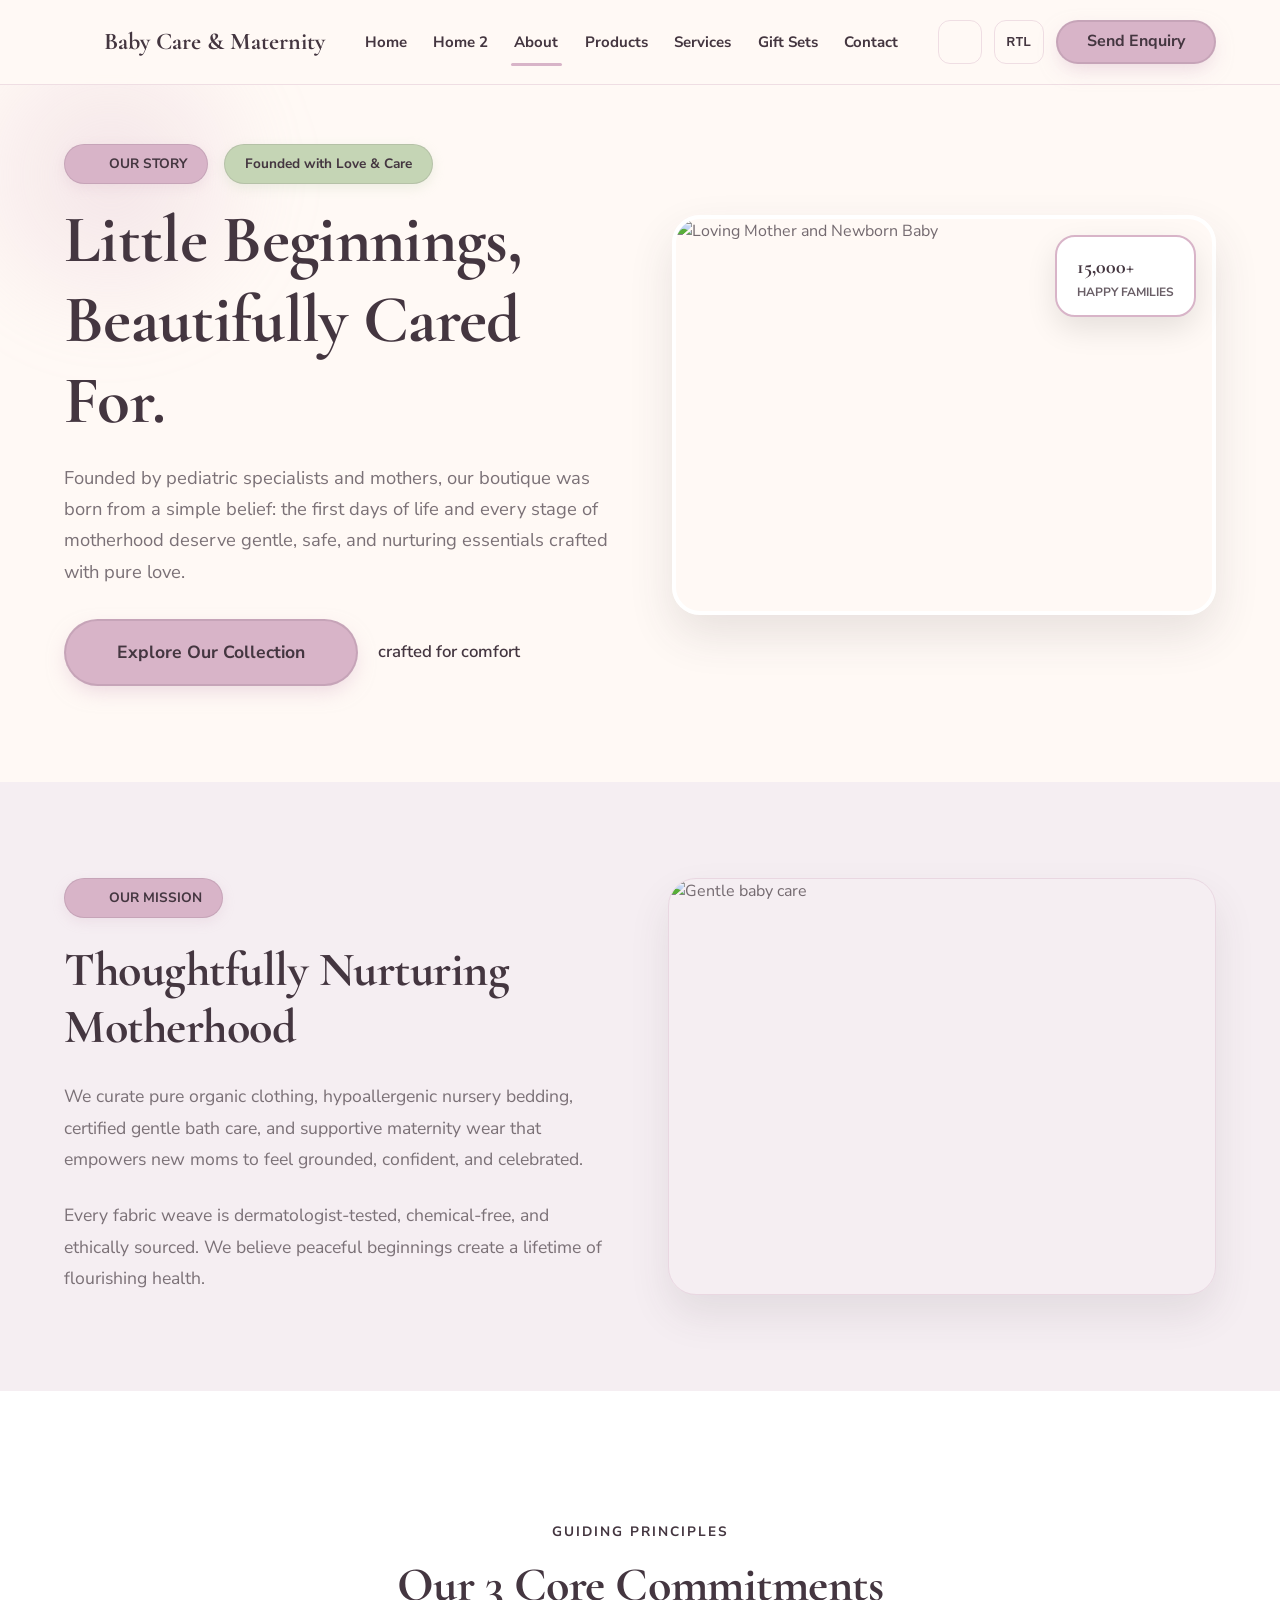
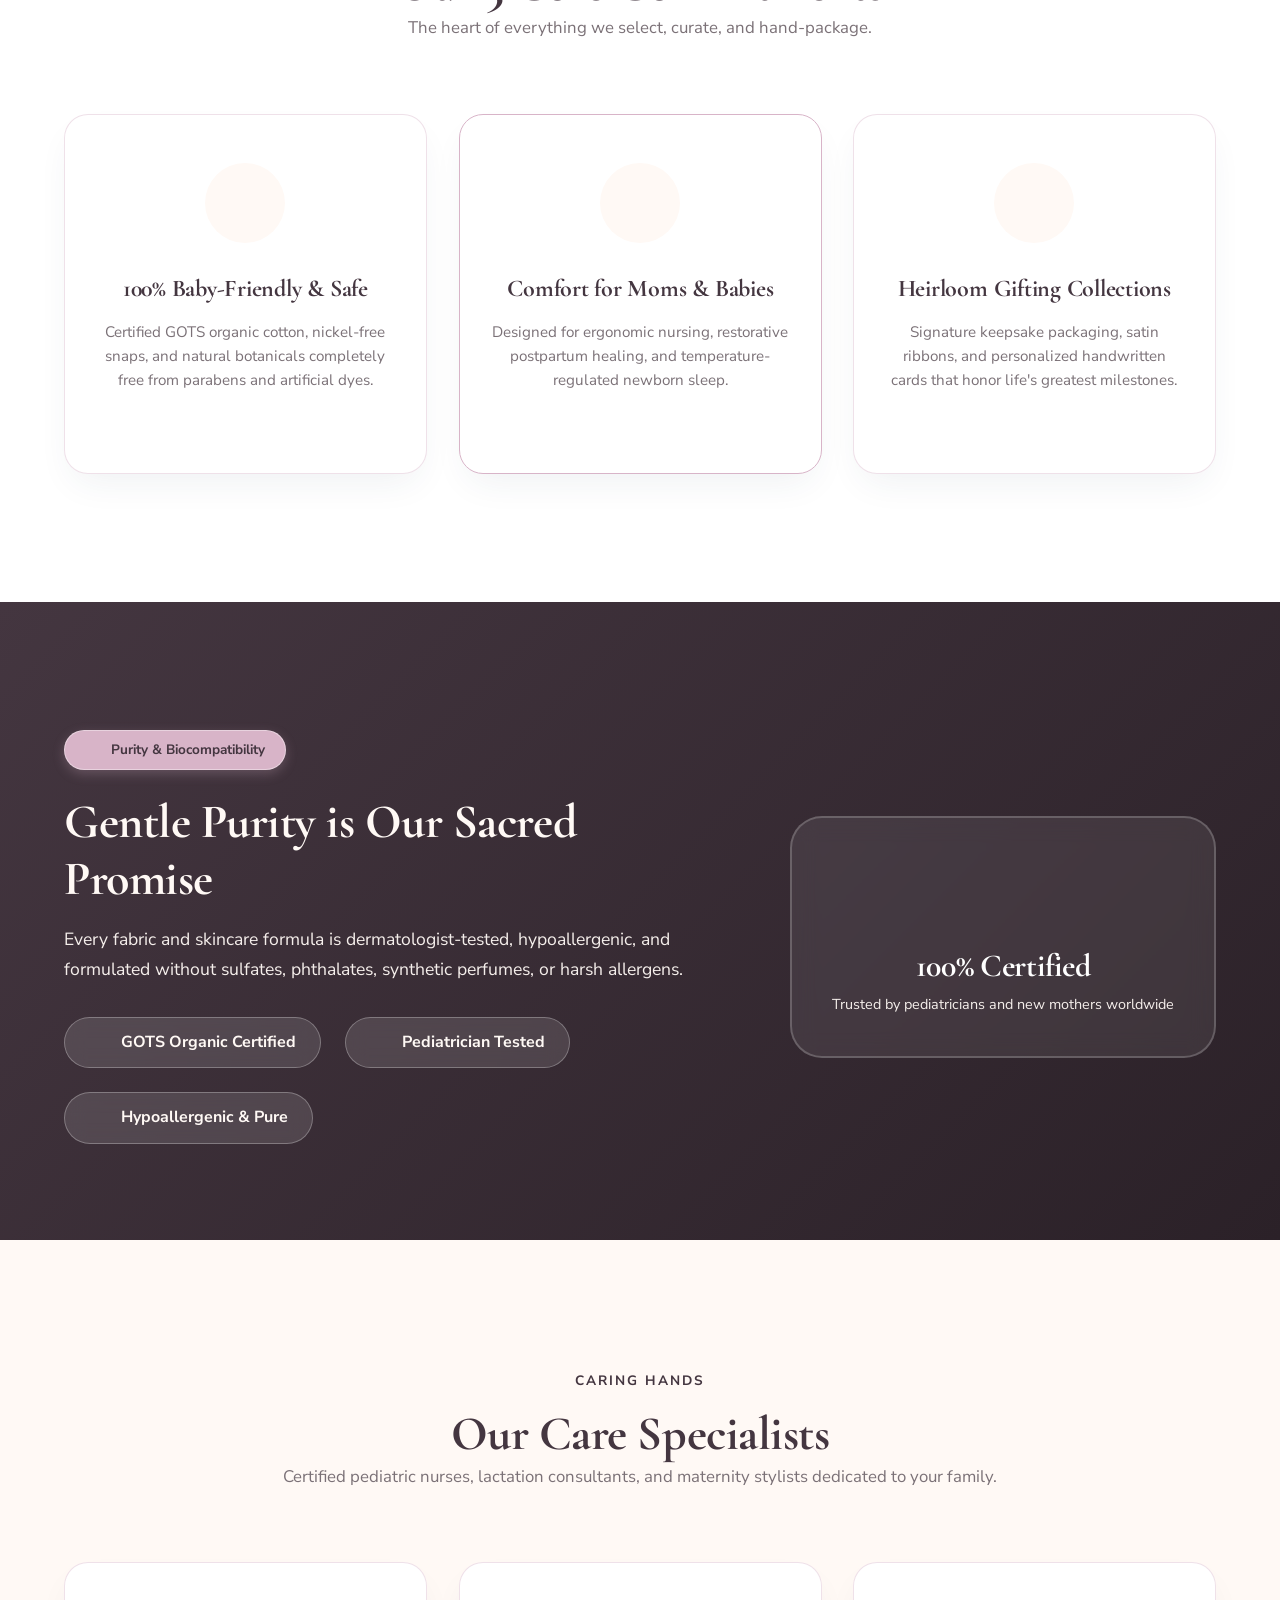
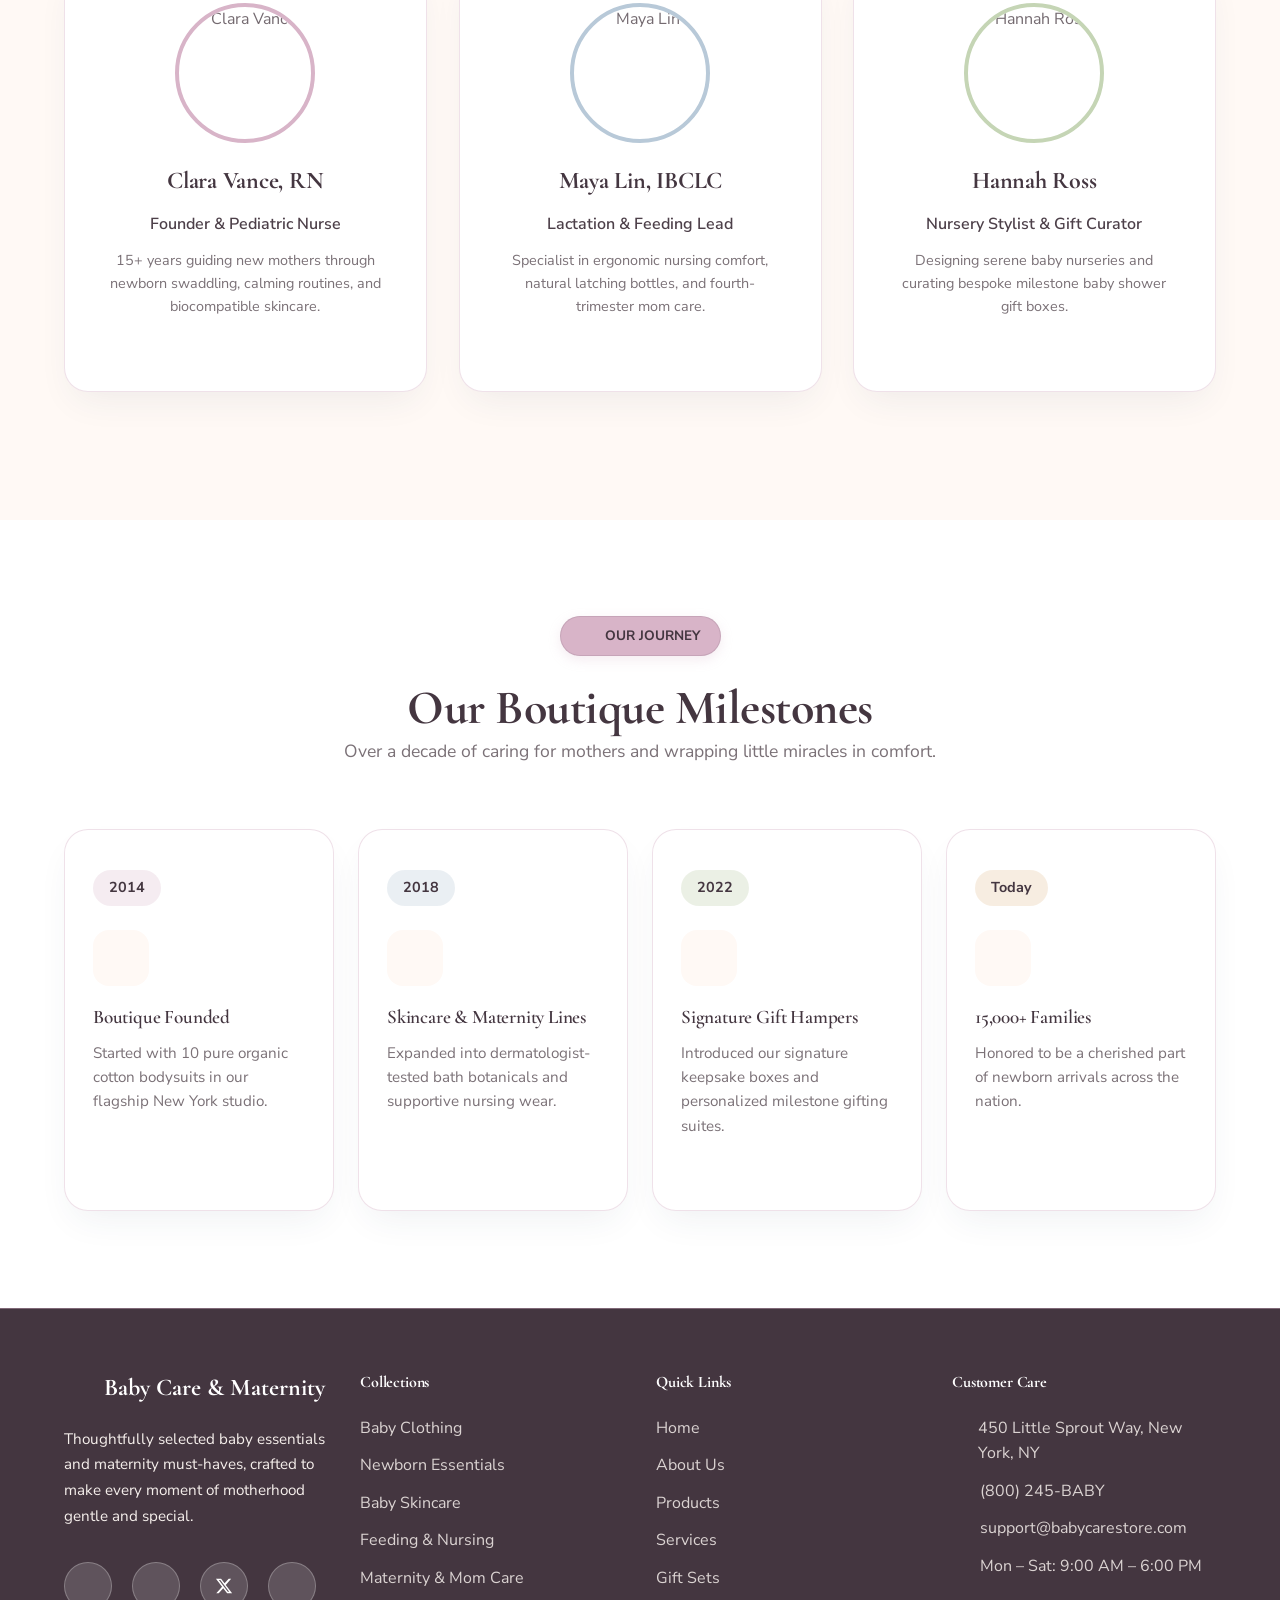
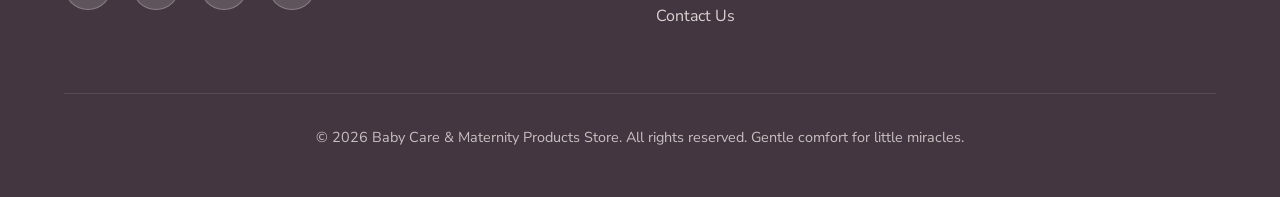
==== about.html @ e5392061 "Initial commit: Baby Care & Maternity Products Store website" ====
<!DOCTYPE html>
<html lang="en">

<head>
    <meta charset="UTF-8">
    <meta name="viewport" content="width=device-width, initial-scale=1.0">
    <title>About Our Boutique | Baby Care & Maternity Store</title>
    <meta name="description"
        content="Discover our journey, pediatric standards, and commitment to creating gentle, safe, and nurturing essentials for babies and mothers.">
    <link rel="stylesheet" href="styles/main.css">
    <link rel="icon" type="image/svg+xml" href="assets/favicon.svg">
    <script src="https://cdn.jsdelivr.net/npm/lucide@0.364.0/dist/umd/lucide.min.js"></script>
</head>

<body>
    <!-- 🧭 HEADER -->
    <header>
        <div class="container" style="display: flex; justify-content: space-between; align-items: center; width: 100%;">
            <a href="index.html" class="logo-brand">
                <i data-lucide="baby"></i> Baby Care & Maternity
            </a>
            <nav class="nav-links">
                <a href="index.html">Home</a>
                <a href="home-2.html">Home 2</a>
                <a href="about.html" class="active">About</a>
                <a href="products.html">Products</a>
                <a href="services.html">Services</a>
                <a href="gift-sets.html">Gift Sets</a>
                <a href="contact.html">Contact</a>
                <!-- Toggles inside menu for mobile ONLY -->
                <div class="mobile-show" style="gap: 1.5rem; margin-top: 1rem; margin-bottom: 2rem;">
                    <button id="theme-toggle-mob" class="btn" title="Change Theme"
                        style="background: none; color: inherit; padding: 0.75rem; border: 1px solid var(--border); border-radius: 12px; flex: 1;"><i
                            data-lucide="moon"></i></button>
                    <button id="rtl-toggle-mob" class="btn"
                        style="background: none; color: inherit; padding: 0.75rem; border: 1px solid var(--border); border-radius: 12px; flex: 1;">RTL</button>
                </div>

                <a href="contact.html" class="btn btn-primary mobile-show"
                    style="margin-top: 1rem; text-align: center;">Send Enquiry</a>
            </nav>
            <div class="header-actions">
                <button id="theme-toggle" class="btn-nav-utility mobile-hide" title="Change Theme">
                    <i data-lucide="moon"></i>
                </button>
                <button id="rtl-toggle" class="btn-nav-utility mobile-hide" title="Switch Direction">
                    <span>RTL</span>
                </button>
                <button id="mobile-menu-trigger"
                    style="background: none; border: none; cursor: pointer; color: inherit; padding: 0.5rem;" aria-label="Toggle Navigation Menu">
                    <i data-lucide="menu"></i>
                </button>
                <a href="contact.html" class="btn btn-primary mobile-hide">Send Enquiry</a>
            </div>
        </div>
    </header>

    <main>
        <!-- Section 1: Editorial Storytelling Hero -->
        <section style="padding: 9rem 0 6rem; background: var(--bg); position: relative; overflow: hidden;">
            <div class="blob-bg-1"
                style="top: 0%; left: -5%; background: radial-gradient(circle, rgba(216, 180, 200, 0.3) 0%, transparent 70%);">
            </div>
            <div class="container" style="position: relative; z-index: 2;">
                <div class="grid-resp-2" style="align-items: center; gap: 4rem;">
                    <!-- Left Story Content Group -->
                    <div class="reveal-left">
                        <div
                            style="margin-bottom: 1rem; display: flex; align-items: center; gap: 1rem; flex-wrap: wrap;">
                            <span class="badge-summer float-bob">
                                <i data-lucide="heart" style="width: 16px; color: var(--heading-text);"></i> OUR STORY
                            </span>
                            <span class="badge-forest">Founded with Love & Care</span>
                        </div>

                        <h1 style="margin-bottom: 1.25rem; color: var(--heading-text);">Little Beginnings, Beautifully
                            Cared For.</h1>

                        <p
                            style="font-size: 1.15rem; line-height: 1.7; opacity: 0.9; margin-bottom: 2rem; font-weight: 400; color: var(--body-text);">
                            Founded by pediatric specialists and mothers, our boutique was born from a simple belief:
                            the first days of life and every stage of motherhood deserve gentle, safe, and nurturing
                            essentials crafted with pure love.
                        </p>

                        <div style="display: flex; gap: 1.25rem; flex-wrap: wrap; align-items: center;">
                            <a href="products.html" class="btn btn-primary hero-btn">Explore Our Collection</a>
                            <span class="camp-note">crafted for comfort</span>
                        </div>
                    </div>

                    <!-- Right Single Photography Composition -->
                    <div class="reveal-right" style="position: relative;">
                        <img src="https://images.unsplash.com/photo-1555252333-9f8e92e65df9?auto=format&fit=crop&w=800&q=80"
                            alt="Loving Mother and Newborn Baby"
                            style="width: 100%; height: 400px; object-fit: cover; border-radius: 28px; box-shadow: 0 20px 45px rgba(68, 54, 64, 0.12); border: 4px solid var(--white);">

                        <!-- Floating Stat Card -->
                        <div style="position: absolute; top: 20px; right: 20px; z-index: 4; background: var(--card-bg); border: 2px solid var(--primary); padding: 0.85rem 1.25rem; border-radius: 20px; box-shadow: 0 12px 30px rgba(0,0,0,0.1);"
                            class="reveal-zoom">
                            <div
                                style="font-size: 1.25rem; font-weight: 700; color: var(--heading-text); font-family: 'Cormorant Garamond', Georgia, serif;">
                                15,000+</div>
                            <div
                                style="font-size: 0.75rem; font-weight: 700; color: var(--heading-text); opacity: 0.8;">
                                HAPPY FAMILIES</div>
                        </div>
                    </div>
                </div>
            </div>
        </section>

        <!-- Section 2: Story & Mission -->
        <section style="background: var(--bg-secondary, #F5EEF2); padding: 6rem 0;">
            <div class="container">
                <div class="grid-resp-2" style="align-items: stretch; gap: 3.5rem;">
                    <div class="reveal-left" style="display: flex; flex-direction: column; justify-content: center;">
                        <span class="badge-summer float-bob" style="width: fit-content; margin-bottom: 1rem;">
                            <i data-lucide="book-open" style="width: 16px; color: var(--heading-text);"></i> OUR MISSION
                        </span>
                        <h2 style="margin: 0.5rem 0 1.5rem; color: var(--heading-text);">Thoughtfully Nurturing
                            Motherhood</h2>
                        <p
                            style="font-size: 1.1rem; line-height: 1.8; opacity: 0.88; margin-bottom: 1.5rem; color: var(--body-text);">
                            We curate pure organic clothing, hypoallergenic nursery bedding, certified gentle bath care,
                            and supportive maternity wear that empowers new moms to feel grounded, confident, and
                            celebrated.</p>
                        <p style="font-size: 1.1rem; line-height: 1.8; opacity: 0.88; color: var(--body-text);">Every
                            fabric weave is dermatologist-tested, chemical-free, and ethically sourced. We believe
                            peaceful beginnings create a lifetime of flourishing health.</p>
                    </div>
                    <div class="reveal-right" style="display: flex; align-items: stretch; height: 100%;">
                        <img src="https://images.unsplash.com/photo-1519689680058-324335c77eba?auto=format&fit=crop&w=800&q=80"
                            alt="Gentle baby care"
                            style="border-radius: 28px; border: 1px solid var(--border); box-shadow: 0 20px 40px rgba(68,54,64,0.1); width: 100%; height: 100%; min-height: 380px; object-fit: cover;">
                    </div>
                </div>
            </div>
        </section>

        <!-- Section 3: Core Pillars -->
        <section style="background: var(--card-bg);">
            <div class="container">
                <div class="reveal-up" style="text-align: center; margin-bottom: 4.5rem;">
                    <span
                        style="color: var(--heading-text); font-weight: 700; text-transform: uppercase; letter-spacing: 2px; font-size: 0.85rem;">Guiding
                        Principles</span>
                    <h2 style="margin-top: 0.8rem;">Our 3 Core Commitments</h2>
                    <p style="opacity: 0.8; font-size: 1.05rem;">The heart of everything we select, curate, and
                        hand-package.</p>
                </div>

                <div class="grid-3" style="gap: 2rem;">
                    <div class="card reveal-left" style="text-align: center; padding: 3rem 2rem;">
                        <div
                            style="background: var(--bg); width: 80px; height: 80px; border-radius: 50%; display: flex; align-items: center; justify-content: center; margin: 0 auto 2rem; color: var(--heading-text);">
                            <i data-lucide="shield-check"
                                style="width: 38px; height: 38px; stroke: var(--primary);"></i>
                        </div>
                        <h3>100% Baby-Friendly & Safe</h3>
                        <p style="opacity: 0.85; font-size: 0.95rem; line-height: 1.6;">Certified GOTS organic cotton,
                            nickel-free snaps, and natural botanicals completely free from parabens and artificial dyes.
                        </p>
                    </div>

                    <div class="card blur-in"
                        style="text-align: center; padding: 3rem 2rem; border-color: var(--primary);">
                        <div
                            style="background: var(--bg); width: 80px; height: 80px; border-radius: 50%; display: flex; align-items: center; justify-content: center; margin: 0 auto 2rem; color: var(--heading-text);">
                            <i data-lucide="heart" style="width: 38px; height: 38px; stroke: var(--secondary);"></i>
                        </div>
                        <h3>Comfort for Moms & Babies</h3>
                        <p style="opacity: 0.85; font-size: 0.95rem; line-height: 1.6;">Designed for ergonomic nursing,
                            restorative postpartum healing, and temperature-regulated newborn sleep.</p>
                    </div>

                    <div class="card reveal-right" style="text-align: center; padding: 3rem 2rem;">
                        <div
                            style="background: var(--bg); width: 80px; height: 80px; border-radius: 50%; display: flex; align-items: center; justify-content: center; margin: 0 auto 2rem; color: var(--heading-text);">
                            <i data-lucide="gift" style="width: 38px; height: 38px; stroke: var(--accent);"></i>
                        </div>
                        <h3>Heirloom Gifting Collections</h3>
                        <p style="opacity: 0.85; font-size: 0.95rem; line-height: 1.6;">Signature keepsake packaging,
                            satin ribbons, and personalized handwritten cards that honor life's greatest milestones.</p>
                    </div>
                </div>
            </div>
        </section>

        <!-- Section 3.5: Safety & Purity Banner -->
        <section class="hero-safety-banner reveal-zoom">
            <div class="container">
                <div
                    style="display: flex; gap: 3rem; align-items: center; justify-content: space-between; flex-wrap: wrap;">
                    <div style="max-width: 650px;">
                        <span class="badge-summer"
                            style="background: var(--primary); color: #443640; border: 1px solid rgba(255,255,255,0.4);">
                            <i data-lucide="shield-check" style="width: 18px; color: #443640;"></i> Purity &
                            Biocompatibility
                        </span>
                        <h2 style="color: white; margin: 1.5rem 0 1rem;">Gentle Purity is Our Sacred Promise</h2>
                        <p style="opacity: 0.95; font-size: 1.1rem; line-height: 1.7; color: var(--soft-sand);">
                            Every fabric and skincare formula is dermatologist-tested, hypoallergenic, and formulated
                            without sulfates, phthalates, synthetic perfumes, or harsh allergens.
                        </p>
                        <div class="trust-badge-row">
                            <div class="trust-pill"><i data-lucide="check" style="color: var(--primary);"></i> GOTS
                                Organic Certified</div>
                            <div class="trust-pill"><i data-lucide="check" style="color: var(--secondary);"></i>
                                Pediatrician Tested</div>
                            <div class="trust-pill"><i data-lucide="check" style="color: var(--accent);"></i>
                                Hypoallergenic & Pure</div>
                        </div>
                    </div>
                    <div
                        style="background: rgba(255,255,255,0.08); border: 2px solid rgba(255,255,255,0.2); border-radius: 32px; padding: 2.5rem; text-align: center; backdrop-filter: blur(12px); min-width: 280px;">
                        <i data-lucide="award"
                            style="width: 64px; height: 64px; color: var(--primary); margin-bottom: 1rem;"></i>
                        <h3
                            style="color: white; margin-bottom: 0.5rem; font-family: 'Cormorant Garamond', Georgia, serif;">
                            100% Certified</h3>
                        <p style="font-size: 0.9rem; opacity: 0.85; color: white;">Trusted by pediatricians and new
                            mothers worldwide</p>
                    </div>
                </div>
            </div>
        </section>

        <!-- Section 4: Boutique Specialists Team -->
        <section style="background: var(--bg);">
            <div class="container">
                <div class="reveal-zoom" style="text-align: center; margin-bottom: 4.5rem;">
                    <span
                        style="color: var(--heading-text); font-weight: 700; text-transform: uppercase; letter-spacing: 2px; font-size: 0.85rem;">Caring
                        Hands</span>
                    <h2 style="margin-top: 0.8rem;">Our Care Specialists</h2>
                    <p style="opacity: 0.8; font-size: 1.05rem;">Certified pediatric nurses, lactation consultants, and
                        maternity stylists dedicated to your family.</p>
                </div>

                <div class="grid-3" style="gap: 2rem;">
                    <div class="card reveal-left" style="text-align: center;">
                        <img src="https://images.unsplash.com/photo-1544005313-94ddf0286df2?auto=format&fit=crop&w=400&q=80"
                            alt="Clara Vance"
                            style="width: 140px; height: 140px; border-radius: 50%; object-fit: cover; object-position: center; margin: 0 auto 1.5rem; border: 4px solid var(--primary);">
                        <h3 style="color: var(--heading-text);">Clara Vance, RN</h3>
                        <p style="color: var(--heading-text); font-weight: 600; margin-bottom: 0.75rem; opacity: 0.85;">
                            Founder & Pediatric Nurse</p>
                        <p style="opacity: 0.8; font-size: 0.9rem; line-height: 1.6;">15+ years guiding new mothers
                            through newborn swaddling, calming routines, and biocompatible skincare.</p>
                    </div>

                    <div class="card blur-in" style="text-align: center;">
                        <img src="https://images.unsplash.com/photo-1534528741775-53994a69daeb?auto=format&fit=crop&w=400&q=80"
                            alt="Maya Lin"
                            style="width: 140px; height: 140px; border-radius: 50%; object-fit: cover; object-position: center; margin: 0 auto 1.5rem; border: 4px solid var(--secondary);">
                        <h3 style="color: var(--heading-text);">Maya Lin, IBCLC</h3>
                        <p style="color: var(--heading-text); font-weight: 600; margin-bottom: 0.75rem; opacity: 0.85;">
                            Lactation & Feeding Lead</p>
                        <p style="opacity: 0.8; font-size: 0.9rem; line-height: 1.6;">Specialist in ergonomic nursing
                            comfort, natural latching bottles, and fourth-trimester mom care.</p>
                    </div>

                    <div class="card reveal-right" style="text-align: center;">
                        <img src="https://images.unsplash.com/photo-1573496359142-b8d87734a5a2?auto=format&fit=crop&w=400&q=80"
                            alt="Hannah Ross"
                            style="width: 140px; height: 140px; border-radius: 50%; object-fit: cover; object-position: center; margin: 0 auto 1.5rem; border: 4px solid var(--accent);">
                        <h3 style="color: var(--heading-text);">Hannah Ross</h3>
                        <p style="color: var(--heading-text); font-weight: 600; margin-bottom: 0.75rem; opacity: 0.85;">
                            Nursery Stylist & Gift Curator</p>
                        <p style="opacity: 0.8; font-size: 0.9rem; line-height: 1.6;">Designing serene baby nurseries
                            and curating bespoke milestone baby shower gift boxes.</p>
                    </div>
                </div>
            </div>
        </section>

        <!-- Section 5: Milestones -->
        <section style="background: var(--card-bg); padding: 6rem 0;">
            <div class="container">
                <div class="reveal-zoom" style="text-align: center; margin-bottom: 4rem;">
                    <span class="badge-summer float-bob" style="margin-bottom: 1rem; display: inline-flex;">
                        <i data-lucide="sparkles" style="width: 16px; color: var(--heading-text);"></i> OUR JOURNEY
                    </span>
                    <h2 style="margin-top: 0.5rem; color: var(--heading-text);">Our Boutique Milestones</h2>
                    <p style="opacity: 0.85; font-size: 1.1rem; max-width: 600px; margin: 0 auto;">Over a decade of
                        caring for mothers and wrapping little miracles in comfort.</p>
                </div>

                <div class="grid-4 stagger-container" style="gap: 1.5rem;">
                    <div class="reveal-up card"
                        style="padding: 2.5rem 1.75rem; position: relative; border-radius: 24px; border: 1px solid var(--border); transition: all 0.4s ease;">
                        <div
                            style="background: rgba(216, 180, 200, 0.25); color: var(--heading-text); padding: 0.4rem 1rem; border-radius: 50px; font-weight: 700; font-size: 0.9rem; width: fit-content; margin-bottom: 1.5rem;">
                            2014</div>
                        <div
                            style="background: var(--bg); width: 56px; height: 56px; border-radius: 16px; display: flex; align-items: center; justify-content: center; color: var(--heading-text); margin-bottom: 1.25rem;">
                            <i data-lucide="baby" style="width: 28px; height: 28px; stroke: var(--primary);"></i>
                        </div>
                        <h4 style="margin-bottom: 0.75rem; font-size: 1.2rem; color: var(--heading-text);">Boutique
                            Founded</h4>
                        <p style="opacity: 0.8; font-size: 0.95rem; line-height: 1.6;">Started with 10 pure organic
                            cotton bodysuits in our flagship New York studio.</p>
                    </div>

                    <div class="reveal-up card"
                        style="padding: 2.5rem 1.75rem; position: relative; border-radius: 24px; border: 1px solid var(--border); transition: all 0.4s ease;">
                        <div
                            style="background: rgba(184, 201, 216, 0.3); color: var(--heading-text); padding: 0.4rem 1rem; border-radius: 50px; font-weight: 700; font-size: 0.9rem; width: fit-content; margin-bottom: 1.5rem;">
                            2018</div>
                        <div
                            style="background: var(--bg); width: 56px; height: 56px; border-radius: 16px; display: flex; align-items: center; justify-content: center; color: var(--heading-text); margin-bottom: 1.25rem;">
                            <i data-lucide="layers" style="width: 28px; height: 28px; stroke: var(--secondary);"></i>
                        </div>
                        <h4 style="margin-bottom: 0.75rem; font-size: 1.2rem; color: var(--heading-text);">Skincare &
                            Maternity Lines</h4>
                        <p style="opacity: 0.8; font-size: 0.95rem; line-height: 1.6;">Expanded into
                            dermatologist-tested bath botanicals and supportive nursing wear.</p>
                    </div>

                    <div class="reveal-up card"
                        style="padding: 2.5rem 1.75rem; position: relative; border-radius: 24px; border: 1px solid var(--border); transition: all 0.4s ease;">
                        <div
                            style="background: rgba(197, 213, 181, 0.35); color: var(--heading-text); padding: 0.4rem 1rem; border-radius: 50px; font-weight: 700; font-size: 0.9rem; width: fit-content; margin-bottom: 1.5rem;">
                            2022</div>
                        <div
                            style="background: var(--bg); width: 56px; height: 56px; border-radius: 16px; display: flex; align-items: center; justify-content: center; color: var(--heading-text); margin-bottom: 1.25rem;">
                            <i data-lucide="gift" style="width: 28px; height: 28px; stroke: var(--accent);"></i>
                        </div>
                        <h4 style="margin-bottom: 0.75rem; font-size: 1.2rem; color: var(--heading-text);">Signature
                            Gift Hampers</h4>
                        <p style="opacity: 0.8; font-size: 0.95rem; line-height: 1.6;">Introduced our signature keepsake
                            boxes and personalized milestone gifting suites.</p>
                    </div>

                    <div class="reveal-up card"
                        style="padding: 2.5rem 1.75rem; position: relative; border-radius: 24px; border: 1px solid var(--border); transition: all 0.4s ease;">
                        <div
                            style="background: rgba(232, 203, 168, 0.35); color: var(--heading-text); padding: 0.4rem 1rem; border-radius: 50px; font-weight: 700; font-size: 0.9rem; width: fit-content; margin-bottom: 1.5rem;">
                            Today</div>
                        <div
                            style="background: var(--bg); width: 56px; height: 56px; border-radius: 16px; display: flex; align-items: center; justify-content: center; color: var(--heading-text); margin-bottom: 1.25rem;">
                            <i data-lucide="award" style="width: 28px; height: 28px; stroke: var(--highlight);"></i>
                        </div>
                        <h4 style="margin-bottom: 0.75rem; font-size: 1.2rem; color: var(--heading-text);">15,000+
                            Families</h4>
                        <p style="opacity: 0.8; font-size: 0.95rem; line-height: 1.6;">Honored to be a cherished part of
                            newborn arrivals across the nation.</p>
                    </div>
                </div>
            </div>
        </section>
    </main>

    <!-- 🦶 FOOTER -->
    <footer>
        <div class="container">
            <div class="footer-grid" style="margin-bottom: 4rem;">
                <div>
                    <a href="index.html" class="footer-logo">
                        <i data-lucide="baby"></i> Baby Care & Maternity
                    </a>
                    <p
                        style="opacity: 0.8; margin-bottom: 2rem; max-width: 320px; font-size: 0.95rem; line-height: 1.7; color: var(--soft-sand);">
                        Thoughtfully selected baby essentials and maternity must-haves, crafted to make every moment of
                        motherhood gentle and special.</p>
                    <div class="social-links">
                        <a href="#"><i data-lucide="instagram"></i></a>
                        <a href="#"><i data-lucide="facebook"></i></a>
                        <a href="#"><svg viewBox="0 0 24 24"
                                style="width: 18px; height: 18px; fill: currentColor; display: inline-block; vertical-align: middle;">
                                <path
                                    d="M18.244 2.25h3.308l-7.227 8.26 8.502 11.24H16.17l-5.214-6.817L4.99 21.75H1.68l7.73-8.835L1.254 2.25H8.08l4.713 6.231zm-1.161 17.52h1.833L7.084 4.126H5.117z">
                                </path>
                            </svg></a>
                        <a href="#"><i data-lucide="heart"></i></a>
                    </div>
                </div>
                <div>
                    <h4 style="margin-bottom: 1.5rem; color: #FFFFFF;">Collections</h4>
                    <ul style="display: flex; flex-direction: column; gap: 0.75rem; opacity: 0.85;">
                        <li><a href="products.html">Baby Clothing</a></li>
                        <li><a href="products.html">Newborn Essentials</a></li>
                        <li><a href="products.html">Baby Skincare</a></li>
                        <li><a href="products.html">Feeding & Nursing</a></li>
                        <li><a href="products.html">Maternity & Mom Care</a></li>
                    </ul>
                </div>
                <div>
                    <h4 style="margin-bottom: 1.5rem; color: #FFFFFF;">Quick Links</h4>
                    <ul style="display: flex; flex-direction: column; gap: 0.75rem; opacity: 0.85;">
                        <li><a href="index.html">Home</a></li>
                        <li><a href="about.html">About Us</a></li>
                        <li><a href="products.html">Products</a></li>
                        <li><a href="services.html">Services</a></li>
                        <li><a href="gift-sets.html">Gift Sets</a></li>
                        <li><a href="contact.html">Contact Us</a></li>
                    </ul>
                </div>
                <div>
                    <h4 style="margin-bottom: 1.5rem; color: #FFFFFF;">Customer Care</h4>
                    <ul style="display: flex; flex-direction: column; gap: 0.75rem; opacity: 0.85;">
                        <li><i data-lucide="map-pin" style="color: var(--primary);"></i> 450 Little Sprout Way, New
                            York, NY</li>
                        <li><i data-lucide="phone" style="color: var(--primary);"></i> (800) 245-BABY</li>
                        <li><i data-lucide="mail" style="color: var(--primary);"></i> support@babycarestore.com</li>
                        <li><i data-lucide="clock" style="color: var(--primary);"></i> Mon – Sat: 9:00 AM – 6:00 PM</li>
                    </ul>
                </div>
            </div>
            <div
                style="border-top: 1px solid rgba(255,255,255,0.15); padding-top: 2rem; text-align: center; opacity: 0.7; font-size: 0.9rem; color: var(--soft-sand);">
                &copy; 2026 Baby Care & Maternity Products Store. All rights reserved. Gentle comfort for little
                miracles.
            </div>
        </div>
    </footer>

    <!-- ⬆️ BACK TO TOP -->
    <button id="back-to-top" class="back-to-top-btn" aria-label="Back to Top">
        <i data-lucide="chevron-up"></i>
    </button>

    <script src="scripts/main.js"></script>
    <script>
        document.addEventListener('DOMContentLoaded', () => {
            if (window.lucide) {
                lucide.createIcons();
            }
        });
    </script>
</body>

</html>
---- styles/main.css ----
@import url('https://fonts.googleapis.com/css2?family=Cormorant+Garamond:ital,wght@0,400;0,500;0,600;0,700;1,400;1,600&family=Nunito+Sans:ital,opsz,wght@0,6..12,300;0,6..12,400;0,6..12,500;0,6..12,600;0,6..12,700;0,6..12,800;1,6..12,400;1,6..12,600&display=swap');

:root {
    /* STRICT BABY CARE & MATERNITY STORE PALETTE */
    --primary: #D8B4C8;          /* Soft dusty rose */
    --secondary: #B8C9D8;        /* Pastel baby blue */
    --accent: #C5D5B5;           /* Soft sage green */
    --highlight: #E8CBA8;        /* Warm champagne beige */
    --bg-main: #FFF9F5;          /* Warm ivory */
    --bg-secondary: #F5EEF2;     /* Soft blush */
    --heading-text: #443640;     /* Deep warm mauve */
    --body-text: #746A70;        /* Soft charcoal grey */
    --white: #FFFFFF;

    /* Semantic Compatibility Bindings */
    --forest-green: #443640;
    --coral: #D8B4C8;
    --soft-sand: #FFF9F5;
    --sky-blue: #B8C9D8;
    --sun-yellow: #E8CBA8;
    --cta: #D8B4C8;

    --bg-light: #FFF9F5;
    --text-light: #746A70;
    --bg: #FFF9F5;
    --text: #746A70;
    --card-bg: #FFFFFF;
    --card-light: #FFFFFF;
    --glass: rgba(255, 249, 245, 0.94);

    --success: #C5D5B5;
    --success-light: #F5EEF2;
    --success-dark: #443640;
    --error: #D8B4C8;
    --error-light: #F5EEF2;
    --error-dark: #443640;
    --info: #B8C9D8;
    --info-light: #F5EEF2;
    --info-dark: #443640;
    --warning: #E8CBA8;
    --warning-light: #FFF9F5;
    --warning-dark: #443640;

    --slate: #746A70;
    --slate-light: #F5EEF2;

    --bg-dark: #322830;
    --card-dark: #41353E;
    --text-dark: #FFF9F5;
    --border: rgba(216, 180, 200, 0.4);

    --primary-rgb: 216, 180, 200;
    --secondary-rgb: 184, 201, 216;
    --accent-rgb: 197, 213, 181;
    --heading-rgb: 68, 54, 64;

    /* Footer & Structure */
    --footer-bg: #443640;
    --footer-text: #FFF9F5;
    --header-height: 85px;
    --sidebar-width: 280px;
    --container-width: 1400px;
    --radius: 24px;
    --transition: all 0.35s cubic-bezier(0.25, 1, 0.5, 1);
}

[data-theme="dark"] {
    --bg: #2B2128;
    --card-bg: #372C34;
    --bg-secondary: #372C34;
    --text: #F5EEF2;
    --heading-text: #FFF9F5;
    --body-text: #F5EEF2;
    --border: #4D3D48;
    --white: #FFFFFF;
    --footer-bg: #20171D;
    --footer-text: #FFF9F5;
    --glass: rgba(43, 33, 40, 0.94);
    --primary: #D8B4C8;
    --secondary: #B8C9D8;
    --accent: #C5D5B5;
    --highlight: #E8CBA8;
    --sky-blue: #B8C9D8;
    --slate: #F5EEF2;
    --forest-green: #D8B4C8;
    --coral: #E8CBA8;
    --soft-sand: #F5EEF2;
    --primary-rgb: 216, 180, 200;
    --success: #C5D5B5;
    --info: #B8C9D8;
    --warning: #E8CBA8;
    --error: #D8B4C8;
}

/* Dashboard Fee Receipts & Notification Icons Visibility in Dark Mode */
[data-theme="dark"] #notifications i,
[data-theme="dark"] #notifications svg,
[data-theme="dark"] .dash-section i[style*="color: var(--success)"],
[data-theme="dark"] .dash-section i[style*="color: var(--info)"],
[data-theme="dark"] .dash-section svg[style*="color: var(--success)"],
[data-theme="dark"] .dash-section svg[style*="color: var(--info)"] {
    color: var(--coral) !important;
}

/* 👁️ GLOBAL TEXT CONTRAST & VISIBILITY ENFORCEMENT (LIGHT & DARK MODE) */
body, p, li, td, label, .subtitle {
    color: var(--body-text, #443640);
}

p, li, .subtitle, .card p, .faq-content div {
    opacity: 0.95 !important;
}

[data-theme="dark"] body,
[data-theme="dark"] p,
[data-theme="dark"] span,
[data-theme="dark"] li,
[data-theme="dark"] td,
[data-theme="dark"] label,
[data-theme="dark"] .subtitle,
[data-theme="dark"] .faq-content div,
[data-theme="dark"] .contact-pill-label {
    color: #F5EEF2 !important;
}

[data-theme="dark"] h1,
[data-theme="dark"] h2,
[data-theme="dark"] h3,
[data-theme="dark"] h4,
[data-theme="dark"] h5,
[data-theme="dark"] h6,
[data-theme="dark"] strong,
[data-theme="dark"] .contact-pill-value,
[data-theme="dark"] .faq-trigger,
[data-theme="dark"] .faq-trigger span,
[data-theme="dark"] .service-highlight-card h5 {
    color: #FFF9F5 !important;
}

/* Preserve heading accent colors if explicitly styled */
[data-theme="dark"] h1[style*="color: var(--coral)"],
[data-theme="dark"] h2[style*="color: var(--coral)"],
[data-theme="dark"] h3[style*="color: var(--coral)"],
[data-theme="dark"] h4[style*="color: var(--coral)"],
[data-theme="dark"] h5[style*="color: var(--coral)"],
[data-theme="dark"] h6[style*="color: var(--coral)"],
[data-theme="dark"] h1[style*="color:var(--coral)"],
[data-theme="dark"] h2[style*="color:var(--coral)"],
[data-theme="dark"] h3[style*="color:var(--coral)"],
[data-theme="dark"] h4[style*="color:var(--coral)"],
[data-theme="dark"] h5[style*="color:var(--coral)"],
[data-theme="dark"] h6[style*="color:var(--coral)"] {
    color: var(--highlight, #E8CBA8) !important;
}

[data-theme="dark"] .card,
[data-theme="dark"] .dash-card,
[data-theme="dark"] .bento-card,
[data-theme="dark"] .ticket-card,
[data-theme="dark"] .auth-card,
[data-theme="dark"] .popup-card,
[data-theme="dark"] .wheel-card,
[data-theme="dark"] .service-highlight-card,
[data-theme="dark"] .contact-pill-card,
[data-theme="dark"] .contact-form-box,
[data-theme="dark"] .calendar-card-widget,
[data-theme="dark"] .editorial-floating-card,
[data-theme="dark"] .hero-quote-box,
[data-theme="dark"] .contact-card-box,
[data-theme="dark"] .faq-item {
    background-color: #372C34 !important;
    color: #F5EEF2 !important;
    border-color: #54434E !important;
}

[data-theme="dark"] .card h3,
[data-theme="dark"] .dash-card h4,
[data-theme="dark"] .bento-card h3,
[data-theme="dark"] .ticket-card h3,
[data-theme="dark"] .popup-card h3,
[data-theme="dark"] .wheel-card h3 {
    color: #FFF9F5 !important;
}

[data-theme="dark"] .card-cta {
    color: #E8CBA8 !important;
}

[data-theme="dark"] .card-cta::after {
    background-color: #E8CBA8 !important;
}

[data-theme="dark"] .close-popup {
    color: #FFF9F5 !important;
}

/* Enforce dark text (#443640) on ALL light/pastel backgrounds in BOTH Light & Dark Modes */
.btn-primary,
.btn-primary *,
.btn-secondary:not(.social-btn),
.btn-secondary:not(.social-btn) *,
.hero-btn-white,
.hero-btn-white *,
.badge-summer,
.badge-summer *,
.badge-teal,
.badge-teal *,
.badge-orange,
.badge-orange *,
.badge-forest,
.badge-forest *,
.wheel-center-orb,
.wheel-center-orb *,
.back-to-top-btn,
.back-to-top-btn *,
.calendar-day-cell.highlight,
.calendar-day-cell.highlight *,
.calendar-day-cell.accent-highlight,
.calendar-day-cell.accent-highlight *,
[data-theme="dark"] .btn-primary,
[data-theme="dark"] .btn-primary *,
[data-theme="dark"] .btn-secondary:not(.social-btn),
[data-theme="dark"] .btn-secondary:not(.social-btn) *,
[data-theme="dark"] .hero-btn-white,
[data-theme="dark"] .hero-btn-white *,
[data-theme="dark"] .badge-summer,
[data-theme="dark"] .badge-summer *,
[data-theme="dark"] .badge-teal,
[data-theme="dark"] .badge-teal *,
[data-theme="dark"] .badge-orange,
[data-theme="dark"] .badge-orange *,
[data-theme="dark"] .badge-forest,
[data-theme="dark"] .badge-forest *,
[data-theme="dark"] .wheel-center-orb,
[data-theme="dark"] .wheel-center-orb *,
[data-theme="dark"] .back-to-top-btn,
[data-theme="dark"] .back-to-top-btn *,
[data-theme="dark"] .calendar-day-cell.highlight,
[data-theme="dark"] .calendar-day-cell.highlight *,
[data-theme="dark"] .calendar-day-cell.accent-highlight,
[data-theme="dark"] .calendar-day-cell.accent-highlight *,
[style*="background: var(--primary)"],
[style*="background: var(--primary)"] *,
[style*="background:var(--primary)"],
[style*="background:var(--primary)"] *,
[style*="background: var(--secondary)"],
[style*="background: var(--secondary)"] *,
[style*="background:var(--secondary)"],
[style*="background:var(--secondary)"] *,
[style*="background: var(--accent)"],
[style*="background: var(--accent)"] *,
[style*="background:var(--accent)"],
[style*="background:var(--accent)"] *,
[style*="background: var(--highlight)"],
[style*="background: var(--highlight)"] *,
[style*="background:var(--highlight)"],
[style*="background:var(--highlight)"] *,
[data-theme="dark"] [style*="background: var(--primary)"],
[data-theme="dark"] [style*="background: var(--primary)"] *,
[data-theme="dark"] [style*="background:var(--primary)"],
[data-theme="dark"] [style*="background:var(--primary)"] *,
[data-theme="dark"] [style*="background: var(--secondary)"],
[data-theme="dark"] [style*="background: var(--secondary)"] *,
[data-theme="dark"] [style*="background:var(--secondary)"],
[data-theme="dark"] [style*="background:var(--secondary)"] *,
[data-theme="dark"] [style*="background: var(--accent)"],
[data-theme="dark"] [style*="background: var(--accent)"] *,
[data-theme="dark"] [style*="background:var(--accent)"],
[data-theme="dark"] [style*="background:var(--accent)"] *,
[data-theme="dark"] [style*="background: var(--highlight)"],
[data-theme="dark"] [style*="background: var(--highlight)"] *,
[data-theme="dark"] [style*="background:var(--highlight)"],
[data-theme="dark"] [style*="background:var(--highlight)"] *,
[data-theme="dark"] .btn[style*="background: white"],
[data-theme="dark"] .btn[style*="background:white"],
[data-theme="dark"] .btn[style*="background: #FFFFFF"],
[data-theme="dark"] .btn[style*="background:#FFFFFF"],
[data-theme="dark"] [style*="background: white"],
[data-theme="dark"] [style*="background:white"],
[data-theme="dark"] [style*="background: white"] *,
[data-theme="dark"] [style*="background:white"] *,
[data-theme="dark"] [style*="background: rgba(255, 255, 255"],
[data-theme="dark"] [style*="background:rgba(255, 255, 255"],
[data-theme="dark"] [style*="background: rgba(255, 255, 255"] *,
[data-theme="dark"] [style*="background:rgba(255, 255, 255"] * {
    color: #443640 !important;
    stroke: #443640 !important;
}

/* Preserve Authentic Multi-Color Social Logins (Google & Apple) */
.social-btn svg path[fill="#4285F4"],
[data-theme="dark"] .social-btn svg path[fill="#4285F4"] { fill: #4285F4 !important; stroke: none !important; }
.social-btn svg path[fill="#34A853"],
[data-theme="dark"] .social-btn svg path[fill="#34A853"] { fill: #34A853 !important; stroke: none !important; }
.social-btn svg path[fill="#FBBC05"],
[data-theme="dark"] .social-btn svg path[fill="#FBBC05"] { fill: #FBBC05 !important; stroke: none !important; }
.social-btn svg path[fill="#EA4335"],
[data-theme="dark"] .social-btn svg path[fill="#EA4335"] { fill: #EA4335 !important; stroke: none !important; }

[data-theme="dark"] .social-btn {
    background: #463742 !important;
    color: #FFF9F5 !important;
    border: 1px solid #634F5E !important;
}

[data-theme="dark"] .social-btn span {
    color: #FFF9F5 !important;
}

/* Table Header & Cell Contrast in Light & Dark Mode */
table thead tr,
table thead th,
[data-theme="dark"] table thead tr,
[data-theme="dark"] table thead th {
    background-color: #443640 !important;
    color: #FFF9F5 !important;
}

[data-theme="dark"] table tbody tr {
    background-color: #372C34 !important;
    border-bottom-color: #4D3D48 !important;
}

[data-theme="dark"] table tbody tr:nth-child(even) {
    background-color: #31262E !important;
}

/* Dark Mode inline heading-text / body-text / primary color overrides (excluding pastel pill backgrounds) */
[data-theme="dark"] [style*="color: var(--heading-text)"]:not([class*="badge-"]):not(.btn):not([style*="background: var(--primary)"]):not([style*="background: var(--secondary)"]):not([style*="background: var(--accent)"]):not([style*="background: var(--highlight)"]):not([style*="background: rgba(255, 255, 255"]):not([style*="background: white"]),
[data-theme="dark"] [style*="color:var(--heading-text)"]:not([class*="badge-"]):not(.btn):not([style*="background: var(--primary)"]):not([style*="background: var(--secondary)"]):not([style*="background: var(--accent)"]):not([style*="background: var(--highlight)"]):not([style*="background: rgba(255, 255, 255"]):not([style*="background: white"]),
[data-theme="dark"] [style*="color: var(--forest-green)"]:not([class*="badge-"]):not(.btn):not([style*="background: rgba(255, 255, 255"]):not([style*="background: white"]),
[data-theme="dark"] [style*="color:var(--forest-green)"]:not([class*="badge-"]):not(.btn):not([style*="background: rgba(255, 255, 255"]):not([style*="background: white"]),
[data-theme="dark"] [style*="color: var(--body-text)"]:not([class*="badge-"]):not(.btn):not([style*="background: rgba(255, 255, 255"]):not([style*="background: white"]),
[data-theme="dark"] [style*="color:var(--body-text)"]:not([class*="badge-"]):not(.btn):not([style*="background: rgba(255, 255, 255"]):not([style*="background: white"]),
[data-theme="dark"] [style*="color: var(--slate)"]:not([class*="badge-"]):not(.btn):not([style*="background: rgba(255, 255, 255"]):not([style*="background: white"]),
[data-theme="dark"] [style*="color:var(--slate)"]:not([class*="badge-"]):not(.btn):not([style*="background: rgba(255, 255, 255"]):not([style*="background: white"]),
[data-theme="dark"] [style*="color: var(--text)"]:not([class*="badge-"]):not(.btn):not([style*="background: rgba(255, 255, 255"]):not([style*="background: white"]),
[data-theme="dark"] [style*="color:var(--text)"]:not([class*="badge-"]):not(.btn):not([style*="background: rgba(255, 255, 255"]):not([style*="background: white"]) {
    color: #FFF9F5 !important;
}

[data-theme="dark"] span[style*="color: var(--primary)"]:not([class*="badge-"]),
[data-theme="dark"] span[style*="color:var(--primary)"]:not([class*="badge-"]),
[data-theme="dark"] i[style*="color: var(--primary)"],
[data-theme="dark"] i[style*="color:var(--primary)"] {
    color: var(--highlight, #E8CBA8) !important;
}

[data-theme="dark"] .camp-note,
[data-theme="dark"] .handwritten-tag {
    color: var(--highlight, #E8CBA8) !important;
}

[data-theme="dark"] input,
[data-theme="dark"] select,
[data-theme="dark"] textarea {
    background-color: #2B2128 !important;
    color: #FFF9F5 !important;
    border-color: #54434E !important;
}

[data-theme="dark"] select option {
    background-color: #372C34 !important;
    color: #FFF9F5 !important;
}

select {
    appearance: none;
    -webkit-appearance: none;
    -moz-appearance: none;
    background-image: url("data:image/svg+xml,%3Csvg xmlns='http://www.w3.org/2000/svg' width='16' height='16' viewBox='0 0 24 24' fill='none' stroke='%23443640' stroke-width='2.5' stroke-linecap='round' stroke-linejoin='round'%3E%3Cpath d='m6 9 6 6 6-6'/%3E%3C/svg%3E");
    background-repeat: no-repeat;
    background-position: right 1.25rem center;
    background-size: 16px 16px;
    padding-right: 3rem !important;
    cursor: pointer;
}

[data-theme="dark"] select {
    background-image: url("data:image/svg+xml,%3Csvg xmlns='http://www.w3.org/2000/svg' width='16' height='16' viewBox='0 0 24 24' fill='none' stroke='%23FFF9F5' stroke-width='2.5' stroke-linecap='round' stroke-linejoin='round'%3E%3Cpath d='m6 9 6 6 6-6'/%3E%3C/svg%3E");
}

[dir="rtl"] select {
    background-position: left 1.25rem center;
    padding-left: 3rem !important;
    padding-right: 1.25rem !important;
}

[data-theme="dark"] input::placeholder,
[data-theme="dark"] textarea::placeholder {
    color: rgba(247, 243, 232, 0.6) !important;
}

* {
    margin: 0;
    padding: 0;
    box-sizing: border-box;
}

body,
html {
    font-family: 'Nunito Sans', sans-serif;
    background-color: var(--bg);
    color: var(--text);
    line-height: 1.6;
    font-weight: 400;
    transition: background-color 0.35s ease, color 0.35s ease;
    overflow-x: hidden;
}

p {
    font-family: 'Nunito Sans', sans-serif;
    font-weight: 400;
    color: var(--text);
}

h1,
h2,
h3,
h4,
h5,
h6 {
    font-family: 'Cormorant Garamond', Georgia, serif;
    font-weight: 600;
    line-height: 1.2;
    color: var(--heading-text, #443640);
    overflow-wrap: break-word;
    word-break: break-word;
    letter-spacing: -0.01em;
}

.camp-note,
.handwritten-tag {
    font-family: 'Nunito Sans', sans-serif;
    font-size: 1.05rem;
    font-weight: 600;
    color: var(--heading-text, #443640);
    display: inline-block;
}

h1 {
    font-size: clamp(2.5rem, 6vw, 4.2rem);
    font-weight: 800;
}

h2 {
    font-size: clamp(2rem, 4.5vw, 3rem);
    font-weight: 800;
}

h3 {
    font-size: clamp(1.4rem, 3vw, 2rem);
    font-weight: 700;
}

a {
    text-decoration: none;
    color: inherit;
    transition: var(--transition);
}

ul {
    list-style: none;
}

img {
    max-width: 100%;
    height: auto;
    display: block;
    object-fit: cover;
}

.container {
    width: 100%;
    max-width: 1400px;
    margin: 0 auto;
    padding: 0 clamp(1rem, 5vw, 4rem);
}

@media (max-width: 768px) {
    .container {
        padding: 0 1.5rem;
    }
}

@media (max-width: 480px) {
    .container {
        padding: 0 1rem;
    }
}

/* RTL Support */
[dir="rtl"] {
    direction: rtl;
    text-align: right;
}

/* --- HEADER --- */
header {
    height: var(--header-height);
    background: var(--glass);
    backdrop-filter: blur(14px);
    -webkit-backdrop-filter: blur(14px);
    border-bottom: 1px solid var(--border);
    position: fixed;
    top: 0;
    left: 0;
    width: 100%;
    z-index: 1000;
    display: flex;
    align-items: center;
    transition: var(--transition);
    color: var(--text);
}

header.scrolled {
    background: var(--glass);
    backdrop-filter: blur(14px);
    border-bottom: 1px solid var(--border);
    color: var(--text);
}

header.scrolled #mobile-menu-trigger {
    color: var(--text);
}

.logo-brand {
    display: inline-flex;
    align-items: center;
    gap: 10px;
    font-size: 24px;
    font-weight: 700;
    color: var(--heading-text, #443640);
    font-family: 'Cormorant Garamond', Georgia, serif;
    line-height: 1;
    white-space: nowrap;
    flex-shrink: 0;
}

[data-theme="dark"] .logo-brand {
    color: var(--soft-sand, #FFF9F5);
}

.logo-brand i[data-lucide],
.logo-brand svg.lucide {
    width: 30px !important;
    height: 30px !important;
    min-width: 30px;
    stroke-width: 2.2px;
    stroke: var(--primary, #D8B4C8);
    color: var(--primary, #D8B4C8);
}

.nav-links {
    display: flex;
    align-items: center;
    gap: 1.25rem;
}

.nav-links a {
    position: relative;
    font-weight: 700;
    font-size: 0.94rem;
    font-family: 'Nunito Sans', sans-serif;
    display: flex;
    align-items: center;
    gap: 0.35rem;
    white-space: nowrap;
    color: var(--heading-text, #443640);
    padding: 0.4rem 0.2rem;
}

.nav-links a:hover,
.nav-links a.active {
    color: #443640;
}

[data-theme="dark"] .nav-links a {
    color: #FFF9F5 !important;
}

[data-theme="dark"] .nav-links a:hover,
[data-theme="dark"] .nav-links a.active {
    color: var(--highlight, #E8CBA8) !important;
}

.nav-links a.active::after {
    content: '';
    position: absolute;
    bottom: -4px;
    left: 0;
    width: 100%;
    height: 3px;
    background: var(--primary, #D8B4C8);
    border-radius: 2px;
}

/* ✨ DROPDOWN STYLES */
.dropdown {
    position: relative;
}

.dropdown-menu {
    position: absolute;
    top: 100%;
    /* Remove gap! */
    left: 0;
    width: 250px;
    background: var(--card-bg);
    border: 1px solid var(--border);
    border-radius: 12px;
    box-shadow: 0 10px 30px rgba(0, 0, 0, 0.1);
    display: none;
    flex-direction: column;
    padding: 0.75rem;
    z-index: 3000;
    margin-top: 0;
    /* Tight alignment */
    padding-top: 1rem;
    /* Internal padding for bridge */
}

.dropdown::after {
    content: '';
    position: absolute;
    top: 100%;
    left: 0;
    width: 100%;
    height: 20px;
    /* Invisible hover bridge */
    display: none;
}

.dropdown:hover::after {
    display: block;
}

.dropdown-menu a {
    padding: 0.75rem 1rem;
    border-radius: 8px;
    font-size: 0.95rem;
    white-space: nowrap;
}

.dropdown-menu a:hover {
    background: rgba(217, 119, 6, 0.05);
}

/* Show on Hover (Desktop) */
@media (min-width: 993px) {
    .dropdown:hover .dropdown-menu {
        display: flex;
    }
}

/* --- ✨ Active State Highlight --- */
.nav-links a.active {
    color: var(--heading-text, #443640);
    font-weight: 700;
}

.nav-links a.active::after {
    content: '';
    position: absolute;
    bottom: -6px;
    left: 0;
    width: 100%;
    height: 3px;
    background: var(--primary, #D8B4C8);
    border-radius: 2px;
}

.header-actions {
    display: flex;
    align-items: center;
    gap: 0.75rem;
}

.header-actions .btn {
    height: 44px;
    padding-top: 0;
    padding-bottom: 0;
}

/* 📱 Mobile Menu Styles */
#mobile-menu-trigger {
    display: none;
    background: none;
    border: none;
    cursor: pointer;
    color: inherit;
    padding: 0.5rem;
    transition: var(--transition);
}

#mobile-menu-trigger:hover {
    color: var(--primary);
}

@media (max-width: 992px) {
    #mobile-menu-trigger {
        display: block;
    }

    .nav-links {
        display: flex;
        position: fixed;
        top: 0;
        right: -100%;
        /* Fully Hidden */
        width: 320px;
        height: 100vh;
        background: var(--card-bg);
        border-left: 1px solid var(--border);
        flex-direction: column;
        padding: 1.5rem 2rem 2rem;
        /* Buffer for close/logo */
        gap: 0.5rem;
        text-align: left;
        box-shadow: -10px 0 30px rgba(0, 0, 0, 0.15);
        z-index: 3000;
        transition: right 0.4s cubic-bezier(0.4, 0, 0.2, 1);
        overflow-y: auto;
    }

    .nav-links.active {
        right: 0;
        /* Slide In */
    }

    /* Animation for items */
    .nav-links a {
        opacity: 0;
        transform: translateX(20px);
        transition: all 0.4s ease;
        padding: 0.85rem 1rem;
        width: 100%;
        border-radius: 10px;
        color: var(--heading-text);
        font-size: 1rem;
    }

    .nav-links.active a {
        opacity: 1;
        transform: translateX(0);
        /* Simple stagger */
        transition-delay: calc(0.05s * var(--i, 0));
    }

    .nav-links a.active {
        background: rgba(216, 180, 200, 0.28);
        color: var(--heading-text);
    }

    .dropdown-menu {
        position: static;
        width: 100%;
        box-shadow: none;
        border: 1px solid var(--border);
        background: rgba(0, 0, 0, 0.02);
        margin: 0.5rem 0;
        padding: 0.5rem;
        display: none;
    }

    .dropdown.active .dropdown-menu {
        display: flex;
    }

    .dropdown-trigger i {
        transition: transform 0.3s;
    }

    .dropdown.active .dropdown-trigger i {
        transform: rotate(180deg);
    }

    .mobile-hide {
        display: none !important;
    }

    .mobile-show {
        display: flex !important;
    }
}

@media (min-width: 993px) {
    .mobile-show {
        display: none !important;
    }
}

/* --- FOOTER --- */
footer {
    background: var(--footer-bg);
    color: var(--footer-text);
    padding: 4rem 0 3rem;
    border-top: 1px solid var(--border);
}

footer p,
footer span,
footer div,
footer li {
    color: #FFF9F5 !important;
}

footer h1,
footer h2,
footer h3,
footer h4,
footer h5,
footer h6 {
    color: #FFFFFF !important;
    font-weight: 700;
}

.footer-logo {
    display: inline-flex;
    align-items: center;
    gap: 10px;
    font-size: 24px;
    font-weight: 700;
    color: #FFFFFF !important;
    font-family: 'Cormorant Garamond', Georgia, serif;
    line-height: 1;
    white-space: nowrap;
    margin-bottom: 1.5rem;
    text-decoration: none;
}

.footer-logo i[data-lucide],
.footer-logo svg.lucide {
    width: 30px !important;
    height: 30px !important;
    min-width: 30px;
    stroke-width: 2.2px;
    stroke: var(--primary, #D8B4C8) !important;
    color: var(--primary, #D8B4C8) !important;
}

footer a {
    color: #FFF9F5 !important;
    text-decoration: none;
    transition: 0.3s ease;
    font-family: 'Nunito Sans', sans-serif;
}

footer a:hover {
    color: var(--highlight, #E8CBA8) !important;
}

footer ul li {
    display: flex;
    align-items: center;
    gap: 0.5rem;
    color: #FFF9F5 !important;
    font-family: 'Nunito Sans', sans-serif;
}

.social-links {
    display: flex;
    gap: 1.25rem;
}

.social-links a {
    width: 48px;
    height: 48px;
    background: rgba(255, 255, 255, 0.15) !important;
    border: 1px solid rgba(255, 255, 255, 0.25) !important;
    display: flex;
    align-items: center;
    justify-content: center;
    border-radius: 50%;
    color: #FFFFFF !important;
    transition: all 0.4s cubic-bezier(0.4, 0, 0.2, 1);
    opacity: 1 !important;
}

.social-links a [data-lucide],
.social-links a svg.lucide {
    color: #FFFFFF !important;
    stroke: #FFFFFF !important;
    fill: none !important;
    width: 20px;
    height: 20px;
    stroke-width: 2px;
}

.social-links a svg:not(.lucide) {
    color: #FFFFFF !important;
    fill: #FFFFFF !important;
    stroke: none !important;
    width: 18px;
    height: 18px;
}

.social-links a:hover {
    background: var(--primary, #D8B4C8) !important;
    border-color: var(--primary, #D8B4C8) !important;
    color: #443640 !important;
    transform: translateY(-5px);
    opacity: 1 !important;
}

.social-links a:hover [data-lucide],
.social-links a:hover svg.lucide {
    color: #443640 !important;
    stroke: #443640 !important;
    fill: none !important;
}

.social-links a:hover svg:not(.lucide) {
    color: #443640 !important;
    fill: #443640 !important;
}

/* 🃏 CARDS */
.card {
    background: var(--card-bg);
    border: 1px solid var(--border);
    padding: 2.5rem;
    border-radius: 24px;
    transition: transform 0.6s cubic-bezier(0.34, 1.56, 0.64, 1), 
                box-shadow 0.6s ease, 
                border-color 0.4s ease;
    position: relative;
    overflow: hidden;
    height: 100%;
    display: flex;
    flex-direction: column;
    box-shadow: 0 10px 30px -10px rgba(0, 0, 0, 0.05);
}

.card:hover {
    transform: translateY(-16px) scale(1.02);
    box-shadow: 0 30px 60px -12px rgba(0, 0, 0, 0.15);
    border-color: var(--primary);
}

.card::before {
    content: '';
    position: absolute;
    top: 0; left: -100%;
    width: 100%; height: 100%;
    background: linear-gradient(90deg, transparent, rgba(255,255,255,0.05), transparent);
    transition: 0.5s;
}

.card:hover::before {
    left: 100%;
}

.card-img-wrapper {
    width: calc(100% + 5rem);
    margin: -2.5rem -2.5rem 1.5rem -2.5rem;
    overflow: hidden;
    aspect-ratio: 16/9;
    border-radius: 20px 20px 0 0;
}

.card-img-wrapper img {
    width: 100%;
    height: 100%;
    object-fit: cover;
    transition: transform 0.8s cubic-bezier(0.165, 0.84, 0.44, 1);
}

.card:hover .card-img-wrapper img {
    transform: scale(1.15);
}

.card h3 {
    margin-bottom: 1rem;
    font-size: 1.5rem;
}

.card p {
    opacity: 0.8;
    line-height: 1.6;
    margin-bottom: 2rem;
    flex-grow: 1;
}

.card-cta {
    margin-top: auto;
    color: #443640;
    font-weight: 800;
    display: inline-flex;
    align-items: center;
    gap: 0.6rem;
    cursor: pointer;
    font-family: 'Nunito Sans', sans-serif;
    position: relative;
    width: fit-content;
    padding: 2px 0;
    transition: var(--transition);
}

.card-cta::after {
    content: '';
    position: absolute;
    bottom: 0px;
    left: 0;
    width: 40%;
    height: 2.5px;
    background: var(--primary, #D8B4C8);
    transition: var(--transition);
}

.card:hover .card-cta::after,
.card-cta:hover::after {
    width: 100%;
}


.card-cta i {
    transition: transform 0.3s cubic-bezier(0.4, 0, 0.2, 1);
}

.card:hover .card-cta i,
.card-cta:hover i {
    transform: translateX(6px);
}

/* --- BUTTONS --- */
.btn {
    display: inline-flex;
    align-items: center;
    justify-content: center;
    padding: 0.85rem 1.8rem;
    border-radius: 50px;
    font-family: 'Nunito Sans', sans-serif;
    font-weight: 700;
    cursor: pointer;
    transition: transform 0.35s cubic-bezier(0.25, 1, 0.5, 1), box-shadow 0.35s ease, background-color 0.3s ease, color 0.3s ease;
    border: 2px solid transparent;
    gap: 0.5rem;
    color: var(--heading-text, #443640);
}

.hero-btn {
    padding: 1.1rem 3.2rem;
    font-size: 1.1rem;
    min-width: 220px;
}

.hero-btn-white {
    background: white !important;
    color: var(--heading-text, #443640) !important;
    box-shadow: 0 8px 24px rgba(68, 54, 64, 0.08) !important;
}

.hero-btn-white:hover {
    background: var(--highlight, #E8CBA8) !important;
    color: var(--heading-text, #443640) !important;
}

@media (max-width: 1024px) {
    .hero-btn {
        padding: 0.8rem 1.5rem;
        min-width: 160px;
        font-size: 1rem;
        white-space: nowrap;
    }
}

/* Fix for Lucide Icons */
i[data-lucide],
svg.lucide {
    width: 20px;
    height: 20px;
    stroke-width: 2.2px;
    display: inline-block;
    stroke: currentColor;
    fill: none;
}

svg.lucide-star {
    fill: var(--highlight, #E8CBA8);
    stroke: var(--highlight, #E8CBA8);
}

.btn-primary {
    background: var(--primary, #D8B4C8) !important;
    color: #443640 !important;
    border-color: rgba(68, 54, 64, 0.12);
    box-shadow: 0 8px 20px -4px rgba(216, 180, 200, 0.5);
}

.btn-primary:hover {
    background: #C99FB7 !important;
    color: #443640 !important;
    transform: translateY(-3px) scale(1.02) !important;
    box-shadow: 0 12px 24px -4px rgba(216, 180, 200, 0.65);
}

.btn-secondary {
    background: var(--secondary, #B8C9D8);
    color: #443640;
    border-color: rgba(68, 54, 64, 0.12);
    box-shadow: 0 8px 20px -4px rgba(184, 201, 216, 0.45);
}

.btn-secondary:hover {
    background: #A6BDD0;
    color: #443640;
    transform: translateY(-3px) scale(1.02);
    box-shadow: 0 12px 24px -4px rgba(184, 201, 216, 0.6);
}

/* Dark Mode Button Fixes */
[data-theme="dark"] .btn-primary {
    background: var(--primary, #D8B4C8) !important;
    color: #443640 !important;
    box-shadow: 0 10px 28px rgba(216, 180, 200, 0.3);
}

[data-theme="dark"] .btn-primary:hover {
    background: var(--highlight, #E8CBA8) !important;
    color: #443640 !important;
}

[data-theme="dark"] .btn-secondary:not(.social-btn) {
    background: var(--secondary, #B8C9D8) !important;
    color: #443640 !important;
    border: 1px solid rgba(255, 255, 255, 0.25) !important;
}

[data-theme="dark"] .btn-secondary:not(.social-btn):hover {
    background: var(--highlight, #E8CBA8) !important;
    border-color: var(--highlight, #E8CBA8) !important;
    color: #443640 !important;
}

/* Theme & RTL Toggle Hover States */
.btn-nav-utility {
    background: transparent;
    border: 1px solid var(--border);
    color: var(--heading-text, #443640);
    padding: 0.5rem 0.75rem;
    border-radius: 12px;
    font-size: 0.75rem;
    font-weight: 700;
    text-transform: uppercase;
    letter-spacing: 0.5px;
    display: inline-flex;
    align-items: center;
    justify-content: center;
    gap: 0.5rem;
    transition: var(--transition);
    height: 44px;
    cursor: pointer;
}

[data-theme="dark"] .btn-nav-utility {
    color: #FFF9F5 !important;
    border-color: #634F5E !important;
}

.btn-nav-utility:hover {
    background: var(--primary) !important;
    color: #443640 !important;
    border-color: var(--primary) !important;
    transform: translateY(-2px);
}

.btn-nav-utility i,
.btn-nav-utility svg {
    width: 18px !important;
    height: 18px !important;
    color: inherit !important;
    stroke: currentColor;
}

#theme-toggle:hover,
#rtl-toggle:hover,
#theme-toggle-mob:hover,
#rtl-toggle-mob:hover {
    background: var(--primary) !important;
    color: #443640 !important;
    border-color: var(--primary) !important;
    transform: scale(1.08);
}

#theme-toggle:hover i,
#theme-toggle:hover svg,
#rtl-toggle:hover i,
#rtl-toggle:hover svg,
#theme-toggle-mob:hover i,
#theme-toggle-mob:hover svg,
#rtl-toggle-mob:hover i,
#rtl-toggle-mob:hover svg,
#theme-toggle:hover span,
#rtl-toggle:hover span,
#theme-toggle-mob:hover span,
#rtl-toggle-mob:hover span {
    color: #443640 !important;
    stroke: #443640 !important;
}

/* --- SECTIONS --- */
section {
    padding: clamp(4rem, 10vw, 8rem) 0;
    overflow: hidden;
}

.hero-section {
    padding: clamp(6rem, 15vw, 12rem) 0;
    min-height: clamp(500px, 80vh, 900px);
    display: flex;
    align-items: center;
    position: relative;
    overflow: hidden;
}

@media (max-width: 768px) {
    section {
        padding: 4rem 0;
    }

    .hero-section {
        height: auto;
        min-height: 80vh;
        text-align: center;
    }
}

/* --- REVEAL ANIMATIONS --- */
.reveal,
.reveal-left,
.reveal-right,
.reveal-zoom,
.reveal-up,
.blur-in {
    opacity: 0;
    transition: all 0.8s cubic-bezier(0.22, 1, 0.36, 1);
    will-change: transform, opacity;
}

.reveal, .reveal-up { transform: translateY(40px); }
.reveal-left { transform: translateX(-60px); }
.reveal-right { transform: translateX(60px); }
.reveal-zoom { transform: scale(0.9) translateY(20px); }
.blur-in { filter: blur(10px); transform: scale(0.95); }

.reveal.active,
.reveal-up.active,
.reveal-left.active,
.reveal-right.active,
.reveal-zoom.active,
.blur-in.active {
    opacity: 1;
    transform: translate(0) scale(1);
    filter: blur(0);
}

/* Staggered Delay Utilities */
.stagger-container > *.active:nth-child(1) { transition-delay: 0.1s; }
.stagger-container > *.active:nth-child(2) { transition-delay: 0.2s; }
.stagger-container > *.active:nth-child(3) { transition-delay: 0.3s; }
.stagger-container > *.active:nth-child(4) { transition-delay: 0.4s; }
.stagger-container > *.active:nth-child(5) { transition-delay: 0.5s; }

/* Micro Interaction: Icon Hover */
[data-lucide]:hover, 
svg.lucide:hover {
    transform: scale(1.2) rotate(10deg);
    color: var(--primary);
    transition: transform 0.3s cubic-bezier(0.34, 1.56, 0.64, 1);
}

.icon-hover-white:hover {
    color: white !important;
}

/* --- CARDS & GRID --- */
.grid-2,
.grid-3,
.grid-4 {
    display: grid;
    gap: 2rem;
    width: 100%;
}

.grid-2 {
    grid-template-columns: repeat(2, 1fr);
}

.grid-3 {
    grid-template-columns: repeat(3, 1fr);
}

.grid-4 {
    grid-template-columns: repeat(4, 1fr);
}

/* Responsive Grid Utilities */
.grid-resp-2 {
    display: grid;
    grid-template-columns: repeat(2, 1fr);
    gap: 2rem;
}

/* --- FOOTER GRID --- */
.footer-grid {
    display: grid;
    grid-template-columns: repeat(4, 1fr);
    gap: 2rem;
}

.grid-reverse {
    direction: rtl;
}

.grid-reverse > * {
    direction: ltr;
}

@media (max-width: 1024px) {
    .grid-2,
    .grid-3,
    .grid-4,
    .grid-resp-2,
    .footer-grid {
        grid-template-columns: 1fr !important;
        gap: 2rem;
    }

    .grid-3 > * {
        width: 100% !important;
        grid-column: span 1 !important;
        margin: 0 !important;
    }

    .card {
        padding: 2rem;
        flex-direction: column !important;
        transform: scale(1) !important;
    }

    .card-img-wrapper {
        width: calc(100% + 4rem) !important;
        margin: -2rem -2rem 1.5rem -2rem !important;
    }

    .testimonial-card-header {
        flex-direction: column !important;
        align-items: center !important;
        text-align: center !important;
    }
}

@media (max-width: 768px) {
    .grid-reverse {
        direction: ltr;
    }

    .card {
        padding: 1.5rem;
    }

    .card-img-wrapper {
        width: calc(100% + 3rem) !important;
        margin: -1.5rem -1.5rem 1.5rem -1.5rem !important;
    }

    .hero-section div[style*="display: flex"] {
        flex-direction: column !important;
        align-items: center !important;
        gap: 1rem !important;
    }

    .hero-section .btn {
        width: 100% !important;
        max-width: 220px !important;
        margin: 0 auto !important;
        margin-bottom: 1rem !important;
    }

    .mobile-text-center {
        text-align: center !important;
    }

    .mobile-hide {
        display: none !important;
    }

    .hero-section {
        text-align: center;
    }
}

@media (max-width: 640px) {
    .grid-resp-2 {
        grid-template-columns: 1fr;
        gap: 1.5rem;
    }
}



/* End of animations */

/* --- AUTH PAGES --- */
.auth-wrapper {
    min-height: 100vh;
    display: flex;
    align-items: center;
    justify-content: center;
    padding: 2rem 1rem;
    background: linear-gradient(135deg, var(--bg-dark), var(--primary));
    position: relative;
    overflow: hidden;
}

[data-theme="dark"] .auth-wrapper {
    background: #000000;
}

.auth-floating-toggles {
    position: absolute;
    top: 2rem;
    right: 2rem;
    display: flex;
    gap: 0.75rem;
    z-index: 100;
}

@media (max-width: 768px) {
    .auth-floating-toggles {
        top: 1rem;
        right: 1rem;
    }
}

.auth-card {
    background: var(--card-bg);
    width: 90%;
    max-width: 500px;
    padding: clamp(2rem, 8vw, 4rem);
    border-radius: 24px;
    border: 1px solid var(--border);
    box-shadow: 0 40px 100px rgba(0, 0, 0, 0.3);
    text-align: center;
    margin: 2rem auto;
}

.auth-input {
    width: 100%;
    padding: 1rem;
    margin-bottom: 1.25rem;
    border: 1px solid var(--border);
    border-radius: 12px;
    background: var(--bg);
    color: var(--text);
    font-size: 1rem;
}

.auth-card a:not(.logo-brand) {
    color: var(--heading-text, #443640);
    font-weight: 700;
    text-decoration: underline;
    text-decoration-color: var(--primary, #D8B4C8);
    text-underline-offset: 3px;
    transition: var(--transition);
}

.auth-card a:not(.logo-brand):hover {
    color: #443640 !important;
    text-decoration-color: #443640 !important;
}

[data-theme="dark"] .auth-card a:not(.logo-brand) {
    color: var(--highlight, #E8CBA8) !important;
}

[data-theme="dark"] .auth-card a:not(.logo-brand):hover {
    color: #FFF9F5 !important;
}

/* --- DASHBOARD --- */
.dash-layout {
    display: flex;
    min-height: 100vh;
}

.sidebar {
    width: var(--sidebar-width);
    background: var(--card-bg);
    border-right: 1px solid var(--border);
    position: fixed;
    height: 100vh;
    padding: 2rem;
    display: flex;
    flex-direction: column;
}

.dash-content {
    flex: 1;
    margin-left: var(--sidebar-width);
    padding: 3rem;
}

/* --- POPUP --- */
.popup-overlay {
    position: fixed;
    top: 0;
    left: 0;
    width: 100%;
    height: 100%;
    background: rgba(0, 0, 0, 0.6);
    backdrop-filter: blur(5px);
    display: none;
    align-items: center;
    justify-content: center;
    z-index: 2000;
}

.popup-card {
    background: var(--card-bg);
    padding: 3rem;
    border-radius: 24px;
    width: 100%;
    max-width: 450px;
    position: relative;
    animation: popupIn 0.3s ease-out;
}

@keyframes popupIn {
    from {
        transform: scale(0.9);
        opacity: 0;
    }

    to {
        transform: scale(1);
        opacity: 1;
    }
}

/* Responsiveness */
@media (max-width: 992px) {
    .main-content {
        margin-left: 0;
    }

    .sidebar {
        transform: translateX(-100%);
    }

    .sidebar.active {
        transform: translateX(0);
        width: 100%;
    }
}

/* --- BACK TO TOP BUTTON --- */
.back-to-top-btn {
    position: fixed;
    bottom: 2rem;
    right: 2rem;
    width: 60px;
    height: 60px;
    background: var(--primary);
    color: #443640 !important;
    border: 1px solid rgba(68, 54, 64, 0.15);
    border-radius: 50%;
    display: flex;
    align-items: center;
    justify-content: center;
    cursor: pointer;
    box-shadow: 0 4px 20px rgba(0, 0, 0, 0.2);
    z-index: 800;
    opacity: 0;
    visibility: hidden;
    transition: all 0.4s cubic-bezier(0.4, 0, 0.2, 1);
    transform: translateY(20px);
}

.back-to-top-btn.visible {
    opacity: 1;
    visibility: visible;
    transform: translateY(0);
}

.back-to-top-btn:hover {
    transform: translateY(-8px) scale(1.1);
    background: var(--secondary);
    box-shadow: 0 12px 24px rgba(0, 0, 0, 0.3);
}

.back-to-top-btn i {
    width: 32px;
    height: 32px;
}

@media (max-width: 768px) {
    .back-to-top-btn {
        width: 50px;
        height: 50px;
        bottom: 1.5rem;
        right: 1.5rem;
    }
}

/* Service Page Specifics */
.service-result-img {
    border-radius: 24px;
    box-shadow: 0 20px 40px rgba(0, 0, 0, 0.1);
    width: 100%;
    max-width: 500px;
    height: 450px;
    object-fit: cover;
}

@media (max-width: 1024px) {
    .service-result-img {
        height: 400px;
    }
}

@media (max-width: 768px) {
    .service-result-img {
        height: 300px;
    }
}

/* --- ☀️ SUMMER DECORATIVE ELEMENTS & ORGANIC BLOBS --- */
@keyframes floatBob {
    0%, 100% { transform: translateY(0px) rotate(0deg); }
    50% { transform: translateY(-12px) rotate(4deg); }
}

@keyframes spinSlow {
    from { transform: rotate(0deg); }
    to { transform: rotate(360deg); }
}

@keyframes pulseGlow {
    0%, 100% { box-shadow: 0 0 0 0 rgba(255, 107, 53, 0.4); }
    50% { box-shadow: 0 0 0 16px rgba(255, 107, 53, 0); }
}

.float-bob {
    animation: floatBob 4s ease-in-out infinite;
}

.spin-slow {
    animation: spinSlow 20s linear infinite;
}

/* Organic Blob Shapes */
.blob-bg-1 {
    position: absolute;
    width: 350px;
    height: 350px;
    background: radial-gradient(circle, rgba(255, 107, 53, 0.15) 0%, rgba(255, 209, 102, 0.08) 60%, transparent 80%);
    border-radius: 60% 40% 70% 30% / 50% 60% 40% 50%;
    filter: blur(30px);
    z-index: 0;
    pointer-events: none;
}

.blob-bg-2 {
    position: absolute;
    width: 400px;
    height: 400px;
    background: radial-gradient(circle, rgba(78, 205, 196, 0.18) 0%, rgba(255, 209, 102, 0.1) 60%, transparent 80%);
    border-radius: 40% 60% 30% 70% / 60% 30% 70% 40%;
    filter: blur(40px);
    z-index: 0;
    pointer-events: none;
}

/* Floating Badges (Baby Care & Maternity Store) */
.badge-summer {
    background: var(--primary, #D8B4C8);
    color: #443640 !important;
    font-family: 'Nunito Sans', sans-serif;
    font-weight: 700;
    font-size: 0.85rem;
    padding: 0.5rem 1.25rem;
    border-radius: 50px;
    display: inline-flex;
    align-items: center;
    gap: 0.5rem;
    box-shadow: 0 4px 12px rgba(216, 180, 200, 0.25);
    border: 1px solid rgba(68, 54, 64, 0.12);
}

.badge-teal {
    background: var(--secondary, #B8C9D8);
    color: #443640 !important;
    font-family: 'Nunito Sans', sans-serif;
    font-weight: 700;
    font-size: 0.85rem;
    padding: 0.5rem 1.25rem;
    border-radius: 50px;
    display: inline-flex;
    align-items: center;
    gap: 0.5rem;
    box-shadow: 0 4px 12px rgba(184, 201, 216, 0.3);
    border: 1px solid rgba(68, 54, 64, 0.12);
}

.badge-orange {
    background: var(--highlight, #E8CBA8);
    color: #443640 !important;
    font-family: 'Nunito Sans', sans-serif;
    font-weight: 700;
    font-size: 0.85rem;
    padding: 0.5rem 1.25rem;
    border-radius: 50px;
    display: inline-flex;
    align-items: center;
    gap: 0.5rem;
    box-shadow: 0 4px 12px rgba(232, 203, 168, 0.3);
    border: 1px solid rgba(68, 54, 64, 0.12);
}

.badge-forest {
    background: var(--accent, #C5D5B5);
    color: #443640 !important;
    font-family: 'Nunito Sans', sans-serif;
    font-weight: 700;
    font-size: 0.85rem;
    padding: 0.5rem 1.25rem;
    border-radius: 50px;
    display: inline-flex;
    align-items: center;
    gap: 0.5rem;
    box-shadow: 0 4px 12px rgba(197, 213, 181, 0.3);
    border: 1px solid rgba(68, 54, 64, 0.12);
}

[data-theme="dark"] .badge-summer {
    background: var(--primary, #D8B4C8) !important;
    color: #443640 !important;
    border: 1px solid rgba(255, 255, 255, 0.35) !important;
}

[data-theme="dark"] .badge-summer * {
    color: #443640 !important;
    stroke: #443640 !important;
}

[data-theme="dark"] .badge-teal {
    background: var(--secondary, #B8C9D8) !important;
    color: #443640 !important;
    border: 1px solid rgba(255, 255, 255, 0.35) !important;
}

[data-theme="dark"] .badge-teal * {
    color: #443640 !important;
    stroke: #443640 !important;
}

[data-theme="dark"] .badge-orange {
    background: var(--highlight, #E8CBA8) !important;
    color: #443640 !important;
    border: 1px solid rgba(255, 255, 255, 0.35) !important;
}

[data-theme="dark"] .badge-orange * {
    color: #443640 !important;
    stroke: #443640 !important;
}

[data-theme="dark"] .badge-forest {
    background: var(--accent, #C5D5B5) !important;
    color: #443640 !important;
    border: 1px solid rgba(255, 255, 255, 0.35) !important;
}

[data-theme="dark"] .badge-forest * {
    color: #443640 !important;
    stroke: #443640 !important;
}

/* Card Visual Polish with Soft Shadows & 24px Radius */
.card {
    border-radius: 24px;
    box-shadow: 0 16px 36px -10px rgba(36, 59, 83, 0.08);
}

[data-theme="dark"] .card {
    box-shadow: 0 16px 36px -10px rgba(0, 0, 0, 0.4);
}

.card:hover {
    border-color: var(--primary);
    box-shadow: 0 24px 48px -12px rgba(216, 180, 200, 0.35);
}

/* --- 🌟 UNIQUE PAGE HERO & SECTION COMPOSITIONS --- */

/* 1. SPLIT ADVENTURE HERO (Home 1) */
.hero-split {
    min-height: 85vh;
    padding: 8rem 0 5rem;
    display: flex;
    align-items: center;
    background: radial-gradient(circle at 85% 20%, rgba(255, 209, 102, 0.25) 0%, transparent 60%),
                radial-gradient(circle at 15% 80%, rgba(78, 205, 196, 0.2) 0%, transparent 60%),
                var(--bg);
    position: relative;
    overflow: hidden;
}

.hero-split-grid {
    display: grid;
    grid-template-columns: 1fr 1fr;
    gap: 3.5rem;
    align-items: center;
}

.hero-collage {
    position: relative;
    display: grid;
    grid-template-columns: repeat(2, 1fr);
    gap: 1.25rem;
}

.hero-collage img {
    border-radius: 28px;
    box-shadow: 0 16px 36px rgba(36, 59, 83, 0.12);
    transition: transform 0.5s cubic-bezier(0.34, 1.56, 0.64, 1);
    height: 240px;
    width: 100%;
    object-fit: cover;
}

.hero-collage img:hover {
    transform: translateY(-8px) scale(1.03);
}

.hero-collage img:nth-child(2) {
    margin-top: 2rem;
}

/* 2. ACTIVITY-WHEEL HERO (Programs) */
.hero-wheel-section {
    padding: 9rem 0 6rem;
    background: radial-gradient(circle at center, rgba(78, 205, 196, 0.15) 0%, rgba(255, 107, 53, 0.05) 70%), var(--bg);
    position: relative;
    overflow: hidden;
}

.wheel-container {
    display: flex;
    flex-direction: column;
    align-items: center;
    justify-content: center;
    position: relative;
    min-height: 480px;
    margin-top: 3rem;
}

.wheel-center-orb {
    width: 190px;
    height: 190px;
    background: linear-gradient(135deg, var(--primary) 0%, var(--highlight) 100%);
    color: #443640 !important;
    border-radius: 50%;
    display: flex;
    flex-direction: column;
    align-items: center;
    justify-content: center;
    text-align: center;
    box-shadow: 0 16px 40px rgba(216, 180, 200, 0.45);
    z-index: 5;
    border: 4px solid #FFFFFF;
    position: relative;
}

.wheel-orbit-grid {
    display: grid;
    grid-template-columns: repeat(6, 1fr);
    gap: 1.25rem;
    width: 100%;
    margin-top: 3rem;
}

.wheel-card {
    background: var(--card-bg);
    border: 2px solid var(--border);
    border-radius: 28px;
    padding: 1.75rem 1rem;
    text-align: center;
    box-shadow: 0 12px 30px rgba(36, 59, 83, 0.06);
    transition: transform 0.4s ease, border-color 0.4s ease, box-shadow 0.4s ease;
    cursor: pointer;
}

.wheel-card h3 {
    font-size: 1.1rem;
    margin-bottom: 0.25rem;
    white-space: nowrap;
    word-break: normal;
    overflow-wrap: normal;
}

.wheel-card p {
    font-size: 0.8rem;
    opacity: 0.85;
    white-space: nowrap;
}

.wheel-card:hover {
    transform: translateY(-8px) scale(1.03);
    border-color: var(--primary);
    box-shadow: 0 20px 40px rgba(255, 107, 53, 0.2);
}

/* Quick Service Highlights Grid */
.service-highlights-grid {
    display: grid;
    grid-template-columns: repeat(2, 1fr);
    gap: 1rem;
    margin-bottom: 2.5rem;
}

.service-highlight-card {
    background: var(--card-bg);
    border: 1px solid var(--border);
    border-radius: 18px;
    padding: 1rem 1.25rem;
    display: flex;
    align-items: center;
    gap: 0.85rem;
    box-shadow: 0 4px 15px rgba(0, 0, 0, 0.03);
    transition: var(--transition);
}

.service-highlight-card h5 {
    margin: 0;
    font-size: 0.95rem;
    color: var(--text);
    white-space: nowrap;
}

.service-highlight-card p {
    margin: 0;
    font-size: 0.78rem;
    opacity: 0.75;
}

@media (max-width: 580px) {
    .service-highlights-grid {
        grid-template-columns: 1fr !important;
        gap: 0.85rem !important;
    }

    .service-highlight-card {
        padding: 0.9rem 1rem !important;
    }
}

/* Contact Page Responsive Pill Cards & Form Box */
.contact-cards-stack {
    display: flex;
    flex-direction: column;
    gap: 1rem;
    margin-bottom: 2.5rem;
    width: 100%;
}

.contact-pill-card {
    background: var(--card-bg);
    border: 1px solid var(--border);
    padding: 1.1rem 1.5rem;
    border-radius: 20px;
    display: flex;
    align-items: center;
    gap: 1.25rem;
    box-shadow: 0 4px 15px rgba(0, 0, 0, 0.03);
    width: 100%;
    box-sizing: border-box;
    overflow: hidden;
}

.contact-pill-icon {
    width: 48px;
    height: 48px;
    border-radius: 14px;
    display: flex;
    align-items: center;
    justify-content: center;
    flex-shrink: 0;
}

.contact-pill-content {
    min-width: 0;
    flex: 1;
    overflow-wrap: break-word;
    word-break: break-word;
}

.contact-pill-label {
    font-size: 0.78rem;
    opacity: 0.75;
    font-weight: 700;
    text-transform: uppercase;
    letter-spacing: 0.05em;
    margin-bottom: 0.2rem;
}

.contact-pill-value {
    font-weight: 800;
    font-size: 1.15rem;
    color: var(--text);
    overflow-wrap: break-word;
    word-break: break-word;
}

.contact-form-box {
    border-radius: 28px;
    background: var(--card-bg);
    border: 2px solid var(--forest-green);
    padding: 2.5rem;
    box-shadow: 0 20px 40px rgba(23, 63, 53, 0.08);
    width: 100%;
    box-sizing: border-box;
}

.contact-form-row {
    display: grid;
    grid-template-columns: 1fr 1fr;
    gap: 1rem;
}

@media (max-width: 640px) {
    .contact-pill-card {
        padding: 0.95rem 1rem !important;
        gap: 0.85rem !important;
    }

    .contact-pill-icon {
        width: 40px !important;
        height: 40px !important;
        border-radius: 12px !important;
    }

    .contact-pill-icon svg,
    .contact-pill-icon i {
        width: 20px !important;
        height: 20px !important;
    }

    .contact-pill-value {
        font-size: 0.95rem !important;
    }

    .contact-pill-label {
        font-size: 0.7rem !important;
    }

    .contact-form-box {
        padding: 1.5rem 1.25rem !important;
        border-radius: 20px !important;
    }

    .contact-form-row {
        grid-template-columns: 1fr !important;
        gap: 1.25rem !important;
    }
}

@media (max-width: 1100px) {
    .wheel-orbit-grid {
        grid-template-columns: repeat(3, 1fr) !important;
        gap: 1.25rem !important;
    }
}

@media (max-width: 640px) {
    .wheel-orbit-grid {
        grid-template-columns: repeat(2, 1fr) !important;
        gap: 1rem !important;
    }
    
    .wheel-card {
        padding: 1.25rem 0.75rem !important;
    }

    .wheel-card h3 {
        font-size: 0.95rem !important;
    }

    .wheel-card p {
        font-size: 0.75rem !important;
    }
}

@media (max-width: 380px) {
    .wheel-orbit-grid {
        grid-template-columns: 1fr !important;
        gap: 0.85rem !important;
    }
}

/* 3. DYNAMIC BENTO-GRID HERO (Services / Home 2) */
.bento-hero-grid {
    display: grid;
    grid-template-columns: repeat(12, 1fr);
    gap: 1.5rem;
    margin-top: 2.5rem;
}

.bento-card {
    background: var(--card-bg);
    border-radius: 28px;
    padding: 2rem;
    border: 1.5px solid var(--border);
    box-shadow: 0 12px 32px rgba(36, 59, 83, 0.06);
    position: relative;
    overflow: hidden;
    transition: transform 0.4s ease, box-shadow 0.4s ease;
    display: flex;
    flex-direction: column;
    justify-content: space-between;
}

.bento-card:hover {
    transform: translateY(-6px);
    box-shadow: 0 20px 45px rgba(255, 107, 53, 0.18);
}

.bento-col-8 { grid-column: span 8; }
.bento-col-4 { grid-column: span 4; }
.bento-col-6 { grid-column: span 6; }
.bento-col-12 { grid-column: span 12; }

.bento-card-img {
    width: 100%;
    height: 200px;
    object-fit: cover;
    border-radius: 20px;
    margin-bottom: 1.25rem;
}

/* Bento Safety Gold Standard Card Theme Adaptations */
.bento-safety-card {
    background: linear-gradient(135deg, #FFF9F2 0%, #F4E8D8 100%);
    border: 1.5px solid var(--border);
    color: var(--forest-green);
}

.bento-safety-card h3 {
    color: var(--forest-green);
}

.bento-safety-card p {
    color: var(--forest-green);
}

[data-theme="dark"] .bento-safety-card {
    background: linear-gradient(135deg, #372C34 0%, #2B2128 100%) !important;
    border-color: #4D3D48 !important;
    color: #FFF9F5 !important;
}

[data-theme="dark"] .bento-safety-card h3 {
    color: #FFF9F5 !important;
}

[data-theme="dark"] .bento-safety-card p {
    color: #F5EEF2 !important;
}

/* Testimonials Section Theme Adaptations */
.testimonials-section {
    background: var(--bg);
    color: var(--text);
    padding: 6rem 0;
    transition: background 0.3s ease, color 0.3s ease;
}

.testimonials-section h2 {
    color: var(--heading-text);
}

.testimonials-section .subtitle {
    color: var(--text);
    opacity: 0.8;
}

.testimonial-card-item {
    background: var(--card-bg);
    padding: 3rem;
    border-radius: 24px;
    text-align: center;
    border: 1px solid var(--border);
    box-shadow: 0 10px 30px rgba(68, 54, 64, 0.05);
    transition: background 0.3s ease, border-color 0.3s ease;
}

.testimonial-card-item p {
    color: var(--text);
    opacity: 0.9;
}

[data-theme="dark"] .testimonials-section {
    background: #2B2128 !important;
    color: #FFF9F5 !important;
}

[data-theme="dark"] .testimonials-section h2 {
    color: #FFF9F5 !important;
}

[data-theme="dark"] .testimonials-section .subtitle {
    color: rgba(245, 238, 242, 0.85) !important;
}

[data-theme="dark"] .testimonial-card-item {
    background: #372C34 !important;
    border-color: #4D3D48 !important;
}

[data-theme="dark"] .testimonial-card-item p {
    color: #F5EEF2 !important;
}

/* 4. CALENDAR ADVENTURE HERO (Pricing / Schedule) */
.hero-calendar-grid {
    display: grid;
    grid-template-columns: 1.1fr 0.9fr;
    gap: 3.5rem;
    align-items: center;
}

.calendar-card-widget {
    background: var(--card-bg);
    border-radius: 32px;
    padding: 2.5rem;
    border: 2px solid var(--border);
    box-shadow: 0 20px 50px rgba(36, 59, 83, 0.1);
}

.calendar-header-strip {
    display: flex;
    justify-content: space-between;
    align-items: center;
    margin-bottom: 1.5rem;
    padding-bottom: 1rem;
    border-bottom: 2px dashed var(--border);
}

.calendar-days-grid {
    display: grid;
    grid-template-columns: repeat(7, 1fr);
    gap: 0.75rem;
    text-align: center;
}

.calendar-day-cell {
    padding: 0.85rem 0.5rem;
    border-radius: 16px;
    background: var(--bg-light);
    font-weight: 700;
    font-size: 0.95rem;
    transition: var(--transition);
}

.calendar-day-cell.highlight {
    background: var(--primary);
    color: white;
    box-shadow: 0 6px 16px rgba(255, 107, 53, 0.4);
}

.calendar-day-cell.accent-highlight {
    background: var(--secondary);
    color: #0E3533;
    box-shadow: 0 6px 16px rgba(78, 205, 196, 0.4);
}

/* 5. EMOTIONAL STORYTELLING EDITORIAL HERO (About) */
.hero-editorial-section {
    position: relative;
    padding: 9rem 0 7rem;
    background: linear-gradient(rgba(20, 33, 61, 0.55), rgba(20, 33, 61, 0.75)),
                url('https://images.pexels.com/photos/8613089/pexels-photo-8613089.jpeg?auto=compress&cs=tinysrgb&w=1600') center/cover no-repeat;
    min-height: 80vh;
    display: flex;
    align-items: center;
}

.editorial-floating-card {
    background: var(--card-bg);
    color: var(--text);
    padding: 3.5rem;
    border-radius: 36px;
    max-width: 650px;
    box-shadow: 0 28px 70px rgba(0,0,0,0.3);
    border: 3px solid var(--accent);
}

/* 6. PROFESSIONAL SAFETY & TRUST HERO (Safety Section) */
.hero-safety-banner {
    background: linear-gradient(135deg, #443640 0%, #2B2128 100%);
    color: #FFF9F5;
    padding: 8rem 0 6rem;
    position: relative;
    overflow: hidden;
}

.hero-safety-banner h2,
.hero-safety-banner p,
.hero-safety-banner div:not([class*="badge-"]) {
    color: #FFF9F5 !important;
}

.trust-badge-row {
    display: flex;
    gap: 1.5rem;
    flex-wrap: wrap;
    margin-top: 2rem;
}

.trust-pill {
    background: rgba(255, 255, 255, 0.12);
    border: 1px solid rgba(255, 255, 255, 0.28);
    backdrop-filter: blur(10px);
    border-radius: 50px;
    padding: 0.75rem 1.5rem;
    display: inline-flex;
    align-items: center;
    gap: 0.75rem;
    color: #FFF9F5 !important;
    font-weight: 700;
}

/* 7. CINEMATIC PHOTO-STRIP HERO (Gallery) */
.photostrip-grid {
    display: grid;
    grid-template-columns: repeat(4, 1fr);
    gap: 1.5rem;
    margin-top: 2.5rem;
}

.photostrip-card {
    height: 380px;
    border-radius: 28px;
    overflow: hidden;
    position: relative;
    box-shadow: 0 16px 36px rgba(68, 54, 64, 0.15);
}

.photostrip-card img {
    width: 100%;
    height: 100%;
    object-fit: cover;
    transition: transform 0.6s ease;
}

.photostrip-card:hover img {
    transform: scale(1.12);
}

.photostrip-overlay {
    position: absolute;
    bottom: 0;
    left: 0;
    width: 100%;
    padding: 2rem 1.5rem 1.5rem;
    background: linear-gradient(transparent, rgba(43, 33, 40, 0.92));
    color: #FFF9F5 !important;
}

.photostrip-overlay * {
    color: #FFF9F5 !important;
}

/* 8. GIANT QUOTE HERO (Testimonials) */
.hero-quote-box {
    background: var(--card-bg);
    border-left: 8px solid var(--primary);
    padding: 4rem;
    border-radius: 0 36px 36px 0;
    box-shadow: 0 24px 60px rgba(36, 59, 83, 0.1);
}

/* 9. FRIENDLY SPLIT CONTACT HERO */
.contact-card-box {
    background: var(--card-bg);
    padding: 3rem;
    border-radius: 36px;
    box-shadow: 0 24px 60px rgba(255, 107, 53, 0.15);
    border: 2px solid var(--border);
}

/* 10. TICKET CARDS & VERTICAL BADGE STYLES */
.ticket-card-grid {
    display: grid;
    grid-template-columns: repeat(3, 1fr);
    gap: 2rem;
    margin-top: 3rem;
}

.ticket-card {
    background: var(--card-bg);
    border-radius: 28px;
    border: 2px solid var(--border);
    padding: 2.5rem 2rem;
    position: relative;
    box-shadow: 0 16px 40px rgba(23, 63, 53, 0.06);
    transition: transform 0.35s ease, box-shadow 0.35s ease, border-color 0.35s ease;
    display: flex;
    flex-direction: column;
    justify-content: space-between;
}

.ticket-card.featured {
    border-color: var(--coral);
    box-shadow: 0 20px 50px rgba(233, 120, 91, 0.22);
    background: linear-gradient(180deg, var(--card-bg) 0%, rgba(233, 120, 91, 0.06) 100%);
}

.ticket-card:hover {
    transform: translateY(-8px);
    border-color: var(--coral);
    box-shadow: 0 24px 50px rgba(233, 120, 91, 0.2);
}

.ticket-notch-left,
.ticket-notch-right {
    position: absolute;
    top: 45%;
    width: 22px;
    height: 22px;
    background: var(--bg);
    border-radius: 50%;
}
.ticket-notch-left { left: -12px; transform: translateY(-50%); border-right: 2px solid var(--border); }
.ticket-notch-right { right: -12px; transform: translateY(-50%); border-left: 2px solid var(--border); }

.ticket-barcode {
    display: flex;
    gap: 4px;
    height: 32px;
    align-items: center;
    justify-content: center;
    opacity: 0.65;
    margin: 1.5rem 0 0.5rem;
}
.ticket-barcode span {
    display: inline-block;
    height: 100%;
    background: var(--text);
    border-radius: 1px;
}

.vertical-badge-strip {
    writing-mode: vertical-rl;
    text-transform: uppercase;
    letter-spacing: 0.2em;
    font-weight: 800;
    font-size: 0.8rem;
    color: var(--heading-text, #443640);
    padding: 1.5rem 0.5rem;
    border-right: 2px solid rgba(216, 180, 200, 0.4);
}

[data-theme="dark"] .vertical-badge-strip {
    color: var(--highlight, #E8CBA8) !important;
}

.pricing-hero-img {
    width: 100%;
    height: 380px;
    object-fit: cover;
    object-position: top center !important;
}

/* 📱 RESPONSIVE ADAPTATIONS FOR ALL BREAKPOINTS */
@media (max-width: 1024px) {
    .pricing-hero-img {
        height: 360px !important;
        object-position: top center !important;
    }

    .ticket-card-grid {
        grid-template-columns: 1fr;
    }
}
@media (max-width: 1024px) {
    .hero-split-grid,
    .hero-calendar-grid {
        grid-template-columns: 1fr;
        gap: 2.5rem;
    }

    .bento-col-8,
    .bento-col-4,
    .bento-col-6,
    .bento-col-12 {
        grid-column: span 12;
    }

    .photostrip-grid {
        grid-template-columns: repeat(2, 1fr);
    }
}

@media (max-width: 600px) {
    .photostrip-grid,
    .hero-collage {
        grid-template-columns: 1fr;
    }

    .editorial-floating-card,
    .contact-card-box,
    .hero-quote-box {
        padding: 2rem 1.5rem;
    }

    .hero-split {
        padding: 6.5rem 0 4rem;
    }
}

/* --- HERO FLOATING STATS BAR --- */
.hero-stats-bar {
    background: rgba(255, 255, 255, 0.12);
    backdrop-filter: blur(16px);
    border: 1px solid rgba(255, 255, 255, 0.22);
    border-radius: 24px;
    padding: 1.5rem 2rem;
    display: grid;
    
    grid-template-columns: repeat(4, 1fr);
    gap: 1.5rem;
    text-align: center;
    max-width: 1100px;
    box-shadow: 0 20px 40px rgba(0, 0, 0, 0.25);
    width: 100%;
}

.hero-stats-bar .stat-num {
    font-size: clamp(1.5rem, 4vw, 2.2rem);
    font-weight: 700;
    font-family: 'Cormorant Garamond', Georgia, serif;
    color: #FFF9F5 !important;
    line-height: 1.1;
    margin-bottom: 0.25rem;
}

.hero-stats-bar .stat-label {
    font-size: clamp(0.75rem, 2.5vw, 0.85rem);
    font-weight: 600;
    opacity: 0.95;
    color: #FFF9F5 !important;
    white-space: nowrap;
}

@media (max-width: 992px) {
    .hero-stats-bar {
        grid-template-columns: repeat(2, 1fr) !important;
        gap: 1.25rem;
        padding: 1.25rem 1.5rem;
    }
}

@media (max-width: 480px) {
    .hero-stats-bar {
        grid-template-columns: repeat(2, 1fr) !important;
        gap: 1rem 0.5rem;
        padding: 1.25rem 1rem;
        border-radius: 18px;
    }

    .hero-stats-bar .stat-num {
        font-size: 1.4rem !important;
    }

    .hero-stats-bar .stat-label {
        font-size: 0.75rem !important;
        white-space: normal;
    }
}

/* --- 🌟 HOME 2 UNIQUE 6-SECTION EDITORIAL LAYOUTS --- */
.home2-hero-banner {
    padding: 9rem 0 6rem;
    background: radial-gradient(circle at 15% 20%, rgba(216, 180, 200, 0.28) 0%, transparent 55%),
                radial-gradient(circle at 85% 80%, rgba(184, 201, 216, 0.25) 0%, transparent 55%),
                var(--bg);
    position: relative;
    overflow: hidden;
}

.home2-arch-gallery {
    display: grid;
    grid-template-columns: repeat(3, 1fr);
    gap: 1.5rem;
    align-items: stretch;
    max-width: 1120px;
    margin: 3.5rem auto 0;
}

.home2-arch-card {
    background: var(--card-bg);
    border: 2px solid var(--border);
    border-radius: 180px 180px 28px 28px;
    padding: 0.85rem;
    box-shadow: 0 20px 50px rgba(68, 54, 64, 0.08);
    transition: var(--transition);
    position: relative;
    display: flex;
    flex-direction: column;
    height: 100%;
}

.home2-arch-card.center-elevated {
    border-color: var(--primary);
    box-shadow: 0 28px 60px rgba(216, 180, 200, 0.3);
}

.home2-arch-card:hover {
    transform: translateY(-10px) !important;
    border-color: var(--primary);
}

.home2-arch-card.center-elevated:hover {
    transform: translateY(-10px) !important;
}

.home2-arch-img {
    width: 100%;
    height: 300px;
    object-fit: cover;
    border-radius: 170px 170px 20px 20px;
    flex-shrink: 0;
}

.home2-arch-meta {
    padding: 1.25rem 1rem 0.75rem;
    text-align: center;
    display: flex;
    flex-direction: column;
    align-items: center;
    justify-content: flex-start;
    flex: 1;
}

.home2-stats-ribbon {
    display: grid;
    grid-template-columns: repeat(4, 1fr);
    gap: 1.5rem;
    background: var(--card-bg);
    border: 1.5px solid var(--border);
    border-radius: 28px;
    padding: 2rem;
    margin-top: 3rem;
    box-shadow: 0 16px 40px rgba(68, 54, 64, 0.06);
    text-align: center;
}

.home2-stage-timeline {
    display: grid;
    grid-template-columns: repeat(4, 1fr);
    gap: 1.5rem;
}

.home2-stage-card {
    background: var(--card-bg);
    border: 1.5px solid var(--border);
    border-radius: 28px;
    padding: 2.25rem 1.75rem;
    position: relative;
    transition: var(--transition);
    display: flex;
    flex-direction: column;
    justify-content: space-between;
    height: 100%;
    box-shadow: 0 12px 32px rgba(68, 54, 64, 0.05);
}

.home2-stage-card:hover {
    transform: translateY(-8px);
    border-color: var(--primary);
    box-shadow: 0 22px 45px rgba(216, 180, 200, 0.25);
}

.home2-pillar-grid {
    display: grid;
    grid-template-columns: repeat(2, 1fr);
    gap: 1.5rem;
    align-items: stretch;
}

.home2-pillar-box {
    background: var(--bg);
    border: 1.5px solid var(--border);
    border-radius: 24px;
    padding: 2rem;
    transition: var(--transition);
    display: flex;
    flex-direction: column;
    gap: 0.85rem;
    height: 100%;
}

[data-theme="dark"] .home2-pillar-box,
[data-theme="dark"] .home2-arch-card,
[data-theme="dark"] .home2-stats-ribbon,
[data-theme="dark"] .home2-stage-card {
    background-color: #372C34 !important;
    border-color: #54434E !important;
}

.home2-pillar-box:hover {
    transform: translateY(-6px);
    border-color: var(--primary);
}

.home2-gift-showcase {
    background: linear-gradient(135deg, #443640 0%, #2B2128 100%);
    border-radius: 36px;
    padding: 4rem;
    color: #FFF9F5;
    box-shadow: 0 30px 70px rgba(43, 33, 40, 0.28);
    border: 2px solid rgba(216, 180, 200, 0.25);
}

.home2-gift-grid {
    display: grid;
    grid-template-columns: 1.05fr 0.95fr;
    gap: 3.5rem;
    align-items: center;
}

@media (max-width: 1024px) {
    .home2-arch-gallery {
        grid-template-columns: 1fr;
        max-width: 480px;
        gap: 2rem;
    }

    .home2-arch-card.center-elevated {
        transform: none;
    }

    .home2-arch-card.center-elevated:hover {
        transform: translateY(-8px);
    }

    .home2-stats-ribbon,
    .home2-stage-timeline {
        grid-template-columns: repeat(2, 1fr);
    }

    .home2-gift-grid {
        grid-template-columns: 1fr;
        gap: 2.5rem;
    }

    .home2-gift-showcase {
        padding: 2.5rem 2rem;
    }
}

@media (max-width: 640px) {
    .home2-stats-ribbon,
    .home2-stage-timeline,
    .home2-pillar-grid {
        grid-template-columns: 1fr;
    }

    .home2-gift-showcase {
        padding: 2rem 1.25rem;
        border-radius: 24px;
    }

    .home2-arch-img {
        height: 250px;
    }
}

/* Contact Page Social Media Icons */
.contact-social-links {
    display: flex;
    gap: 1rem;
    flex-wrap: wrap;
}

.contact-social-links a {
    width: 48px;
    height: 48px;
    background: var(--primary, #D8B4C8) !important;
    border: 1.5px solid rgba(68, 54, 64, 0.15) !important;
    display: flex;
    align-items: center;
    justify-content: center;
    border-radius: 50%;
    color: #443640 !important;
    transition: all 0.35s cubic-bezier(0.4, 0, 0.2, 1);
    box-shadow: 0 6px 16px rgba(216, 180, 200, 0.35);
}

.contact-social-links a [data-lucide],
.contact-social-links a svg.lucide {
    color: #443640 !important;
    stroke: #443640 !important;
    fill: none !important;
    width: 20px;
    height: 20px;
    stroke-width: 2.2px;
}

.contact-social-links a svg:not(.lucide) {
    color: #443640 !important;
    fill: #443640 !important;
    stroke: none !important;
    width: 18px;
    height: 18px;
}

.contact-social-links a:hover {
    background: var(--highlight, #E8CBA8) !important;
    transform: translateY(-4px) scale(1.06);
    box-shadow: 0 10px 22px rgba(232, 203, 168, 0.5);
}
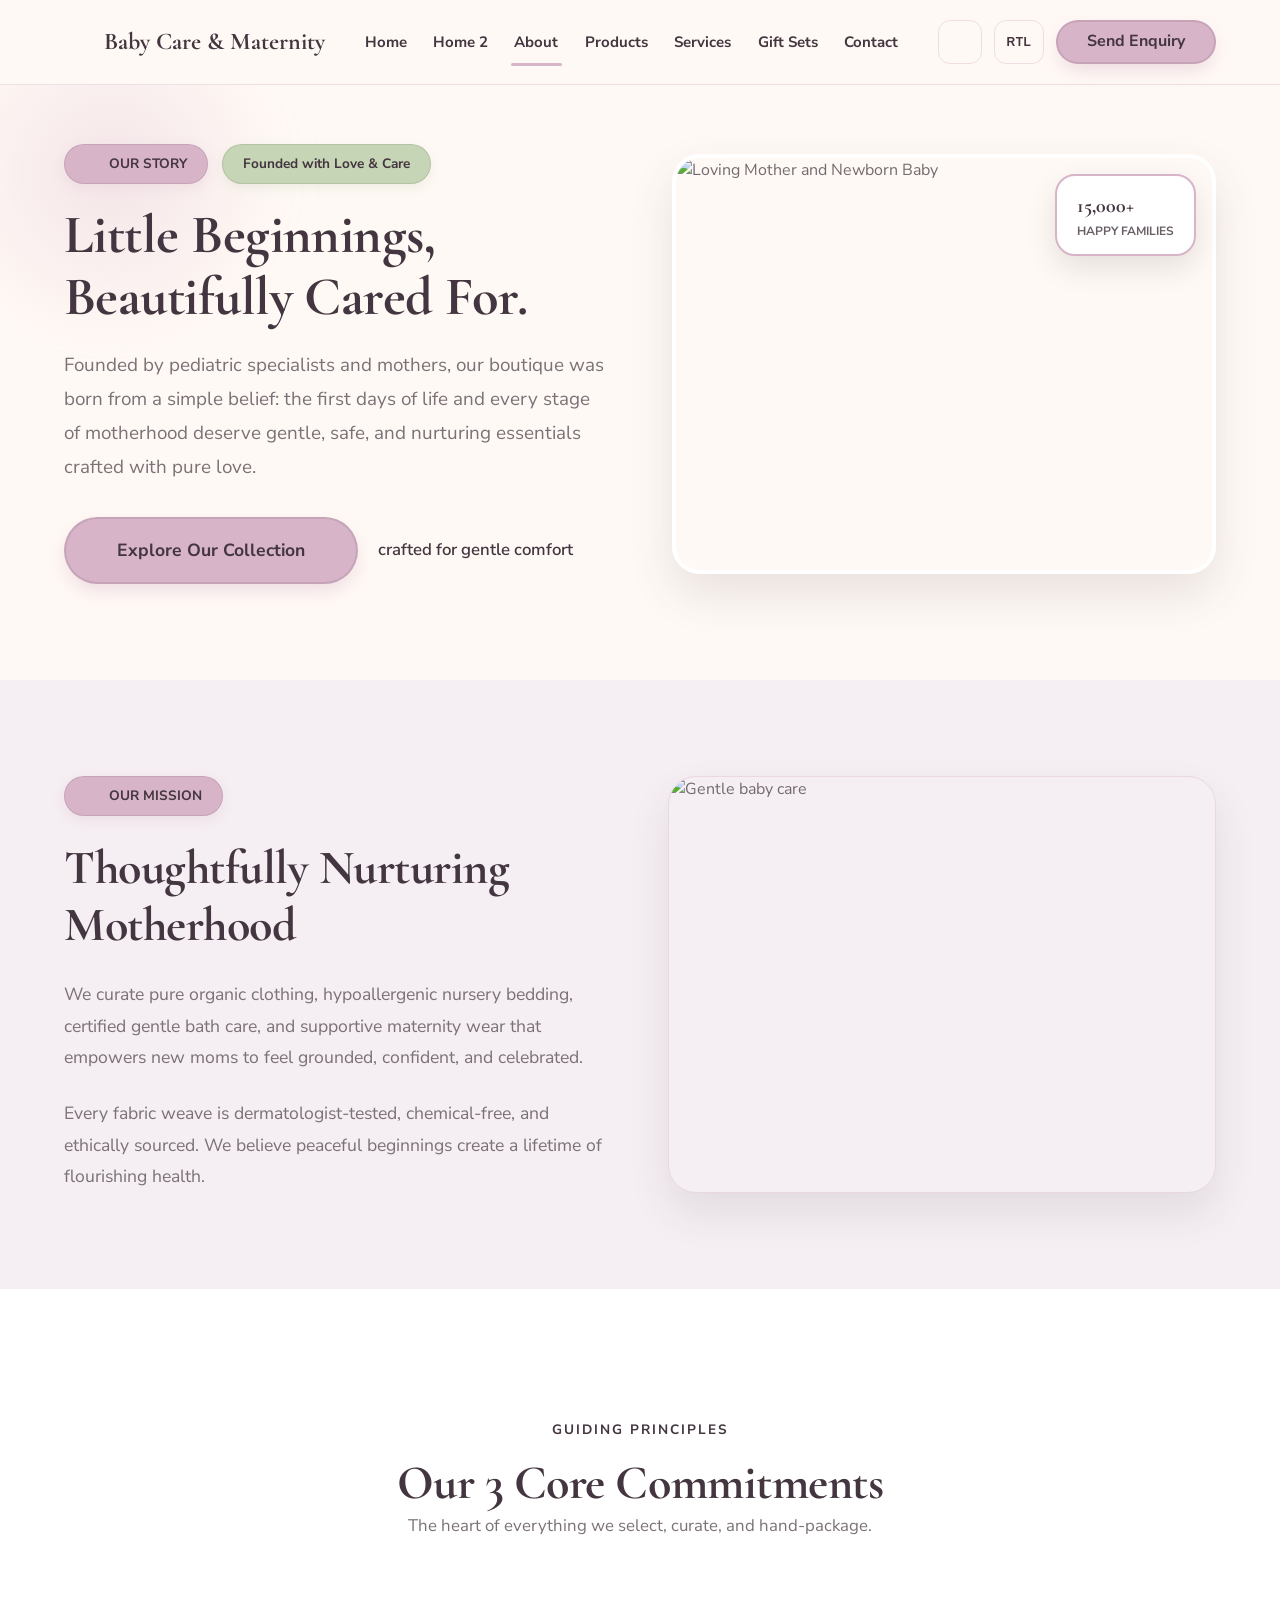
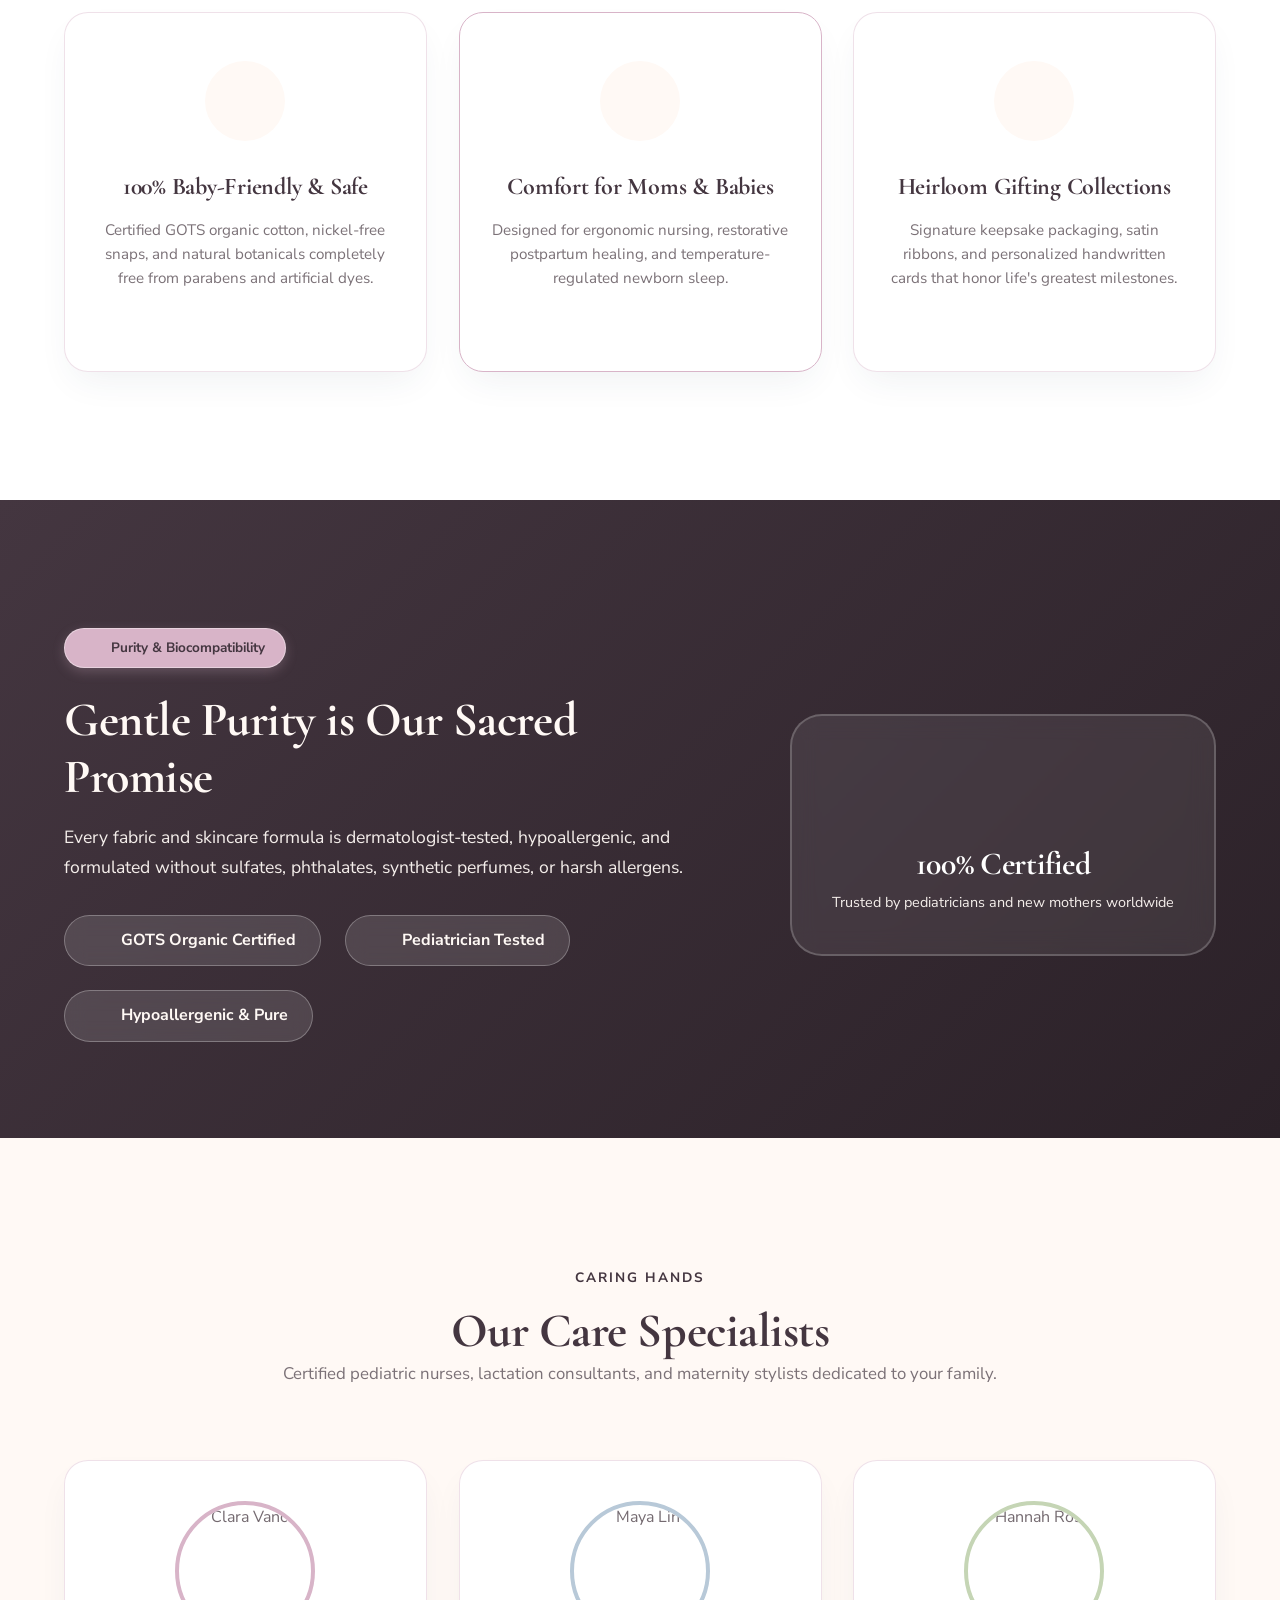
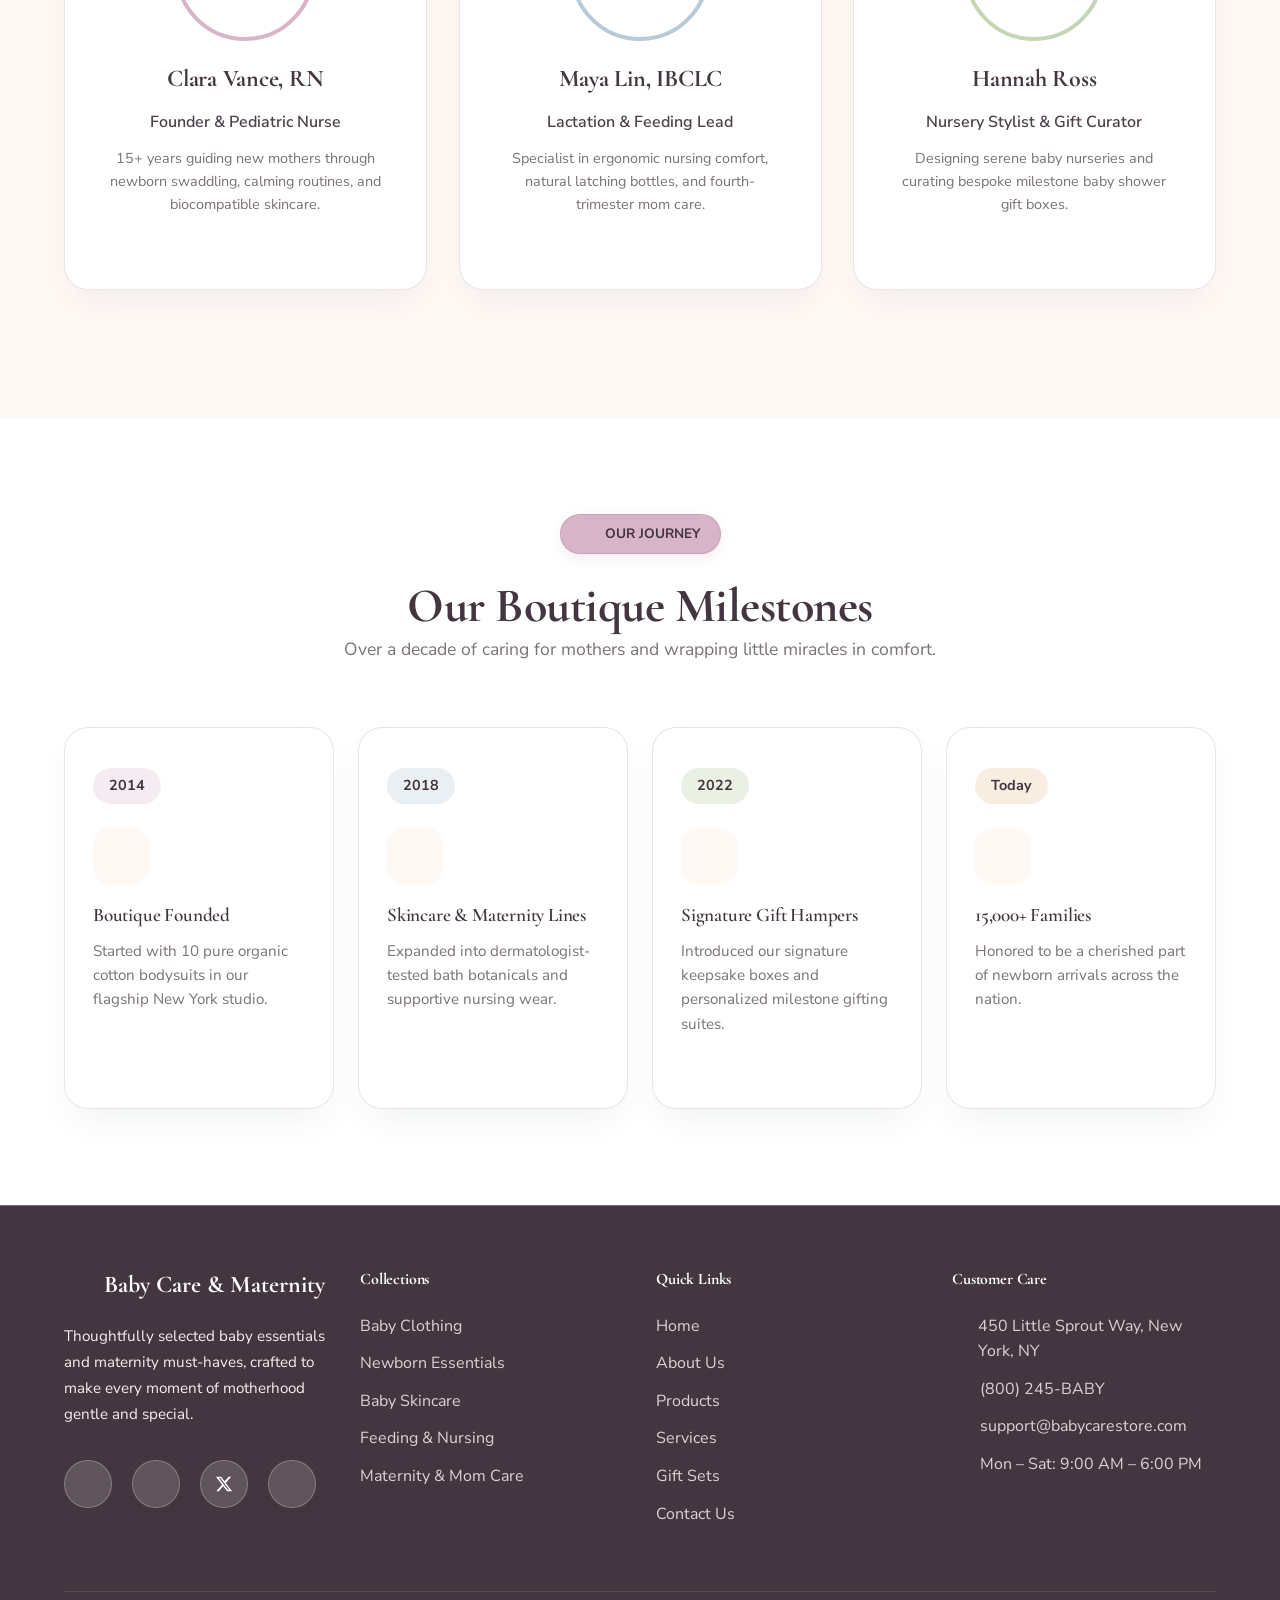
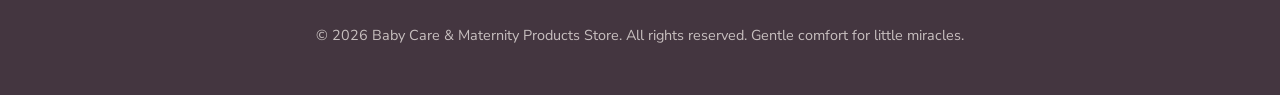
==== commit 9480711e: "Complete client corrections and new sections for Baby Care & Maternity Store" ====
--- a/about.html
+++ b/about.html
@@ -64,20 +64,21 @@
             <div class="container" style="position: relative; z-index: 2;">
                 <div class="grid-resp-2" style="align-items: center; gap: 4rem;">
                     <!-- Left Story Content Group -->
-                    <div class="reveal-left">
-                        <div
-                            style="margin-bottom: 1rem; display: flex; align-items: center; gap: 1rem; flex-wrap: wrap;">
+                    <div class="reveal-left" style="display: flex; flex-direction: column; justify-content: center;">
+                        <div
+                            style="margin-bottom: 1.25rem; display: flex; align-items: center; gap: 0.85rem; flex-wrap: wrap;">
                             <span class="badge-summer float-bob">
                                 <i data-lucide="heart" style="width: 16px; color: var(--heading-text);"></i> OUR STORY
                             </span>
                             <span class="badge-forest">Founded with Love & Care</span>
                         </div>
 
-                        <h1 style="margin-bottom: 1.25rem; color: var(--heading-text);">Little Beginnings, Beautifully
-                            Cared For.</h1>
+                        <h1 style="margin-bottom: 1.25rem; color: var(--heading-text); line-height: 1.15; font-size: clamp(2.4rem, 4.5vw, 3.4rem);">
+                            Little Beginnings, Beautifully Cared For.
+                        </h1>
 
                         <p
-                            style="font-size: 1.15rem; line-height: 1.7; opacity: 0.9; margin-bottom: 2rem; font-weight: 400; color: var(--body-text);">
+                            style="font-size: 1.18rem; line-height: 1.8; opacity: 0.9; margin-bottom: 2rem; font-weight: 400; color: var(--body-text); max-width: 560px;">
                             Founded by pediatric specialists and mothers, our boutique was born from a simple belief:
                             the first days of life and every stage of motherhood deserve gentle, safe, and nurturing
                             essentials crafted with pure love.
@@ -85,15 +86,15 @@
 
                         <div style="display: flex; gap: 1.25rem; flex-wrap: wrap; align-items: center;">
                             <a href="products.html" class="btn btn-primary hero-btn">Explore Our Collection</a>
-                            <span class="camp-note">crafted for comfort</span>
+                            <span class="camp-note" style="margin: 0;">crafted for gentle comfort</span>
                         </div>
                     </div>
 
                     <!-- Right Single Photography Composition -->
                     <div class="reveal-right" style="position: relative;">
-                        <img src="https://images.unsplash.com/photo-1555252333-9f8e92e65df9?auto=format&fit=crop&w=800&q=80"
+                        <img src="https://images.unsplash.com/photo-1576765608535-5f04d1e3f289?auto=format&fit=crop&w=800&q=80"
                             alt="Loving Mother and Newborn Baby"
-                            style="width: 100%; height: 400px; object-fit: cover; border-radius: 28px; box-shadow: 0 20px 45px rgba(68, 54, 64, 0.12); border: 4px solid var(--white);">
+                            style="width: 100%; height: 420px; object-fit: cover; border-radius: 28px; box-shadow: 0 20px 45px rgba(68, 54, 64, 0.12); border: 4px solid var(--white);">
 
                         <!-- Floating Stat Card -->
                         <div style="position: absolute; top: 20px; right: 20px; z-index: 4; background: var(--card-bg); border: 2px solid var(--primary); padding: 0.85rem 1.25rem; border-radius: 20px; box-shadow: 0 12px 30px rgba(0,0,0,0.1);"
@@ -130,7 +131,7 @@
                             peaceful beginnings create a lifetime of flourishing health.</p>
                     </div>
                     <div class="reveal-right" style="display: flex; align-items: stretch; height: 100%;">
-                        <img src="https://images.unsplash.com/photo-1519689680058-324335c77eba?auto=format&fit=crop&w=800&q=80"
+                        <img src="https://images.unsplash.com/photo-1502086223501-7ea6ecd79368?auto=format&fit=crop&w=800&q=80"
                             alt="Gentle baby care"
                             style="border-radius: 28px; border: 1px solid var(--border); box-shadow: 0 20px 40px rgba(68,54,64,0.1); width: 100%; height: 100%; min-height: 380px; object-fit: cover;">
                     </div>
@@ -190,7 +191,7 @@
         <!-- Section 3.5: Safety & Purity Banner -->
         <section class="hero-safety-banner reveal-zoom">
             <div class="container">
-                <div
+                <div class="safety-banner-wrap"
                     style="display: flex; gap: 3rem; align-items: center; justify-content: space-between; flex-wrap: wrap;">
                     <div style="max-width: 650px;">
                         <span class="badge-summer"
@@ -212,7 +213,7 @@
                                 Hypoallergenic & Pure</div>
                         </div>
                     </div>
-                    <div
+                    <div class="safety-cert-card"
                         style="background: rgba(255,255,255,0.08); border: 2px solid rgba(255,255,255,0.2); border-radius: 32px; padding: 2.5rem; text-align: center; backdrop-filter: blur(12px); min-width: 280px;">
                         <i data-lucide="award"
                             style="width: 64px; height: 64px; color: var(--primary); margin-bottom: 1rem;"></i>
@@ -240,7 +241,7 @@
 
                 <div class="grid-3" style="gap: 2rem;">
                     <div class="card reveal-left" style="text-align: center;">
-                        <img src="https://images.unsplash.com/photo-1544005313-94ddf0286df2?auto=format&fit=crop&w=400&q=80"
+                        <img src="https://images.unsplash.com/photo-1580489944761-15a19d654956?auto=format&fit=crop&w=400&q=80"
                             alt="Clara Vance"
                             style="width: 140px; height: 140px; border-radius: 50%; object-fit: cover; object-position: center; margin: 0 auto 1.5rem; border: 4px solid var(--primary);">
                         <h3 style="color: var(--heading-text);">Clara Vance, RN</h3>
@@ -251,7 +252,7 @@
                     </div>
 
                     <div class="card blur-in" style="text-align: center;">
-                        <img src="https://images.unsplash.com/photo-1534528741775-53994a69daeb?auto=format&fit=crop&w=400&q=80"
+                        <img src="https://images.unsplash.com/photo-1567532939604-b6b5b0db2604?auto=format&fit=crop&w=400&q=80"
                             alt="Maya Lin"
                             style="width: 140px; height: 140px; border-radius: 50%; object-fit: cover; object-position: center; margin: 0 auto 1.5rem; border: 4px solid var(--secondary);">
                         <h3 style="color: var(--heading-text);">Maya Lin, IBCLC</h3>
--- a/styles/main.css
+++ b/styles/main.css
@@ -365,24 +365,60 @@
 }
 
 select {
-    appearance: none;
-    -webkit-appearance: none;
-    -moz-appearance: none;
-    background-image: url("data:image/svg+xml,%3Csvg xmlns='http://www.w3.org/2000/svg' width='16' height='16' viewBox='0 0 24 24' fill='none' stroke='%23443640' stroke-width='2.5' stroke-linecap='round' stroke-linejoin='round'%3E%3Cpath d='m6 9 6 6 6-6'/%3E%3C/svg%3E");
-    background-repeat: no-repeat;
-    background-position: right 1.25rem center;
-    background-size: 16px 16px;
-    padding-right: 3rem !important;
-    cursor: pointer;
+    appearance: none !important;
+    -webkit-appearance: none !important;
+    -moz-appearance: none !important;
+    background-color: var(--card-bg, #FFFFFF) !important;
+    background-image: url("data:image/svg+xml,%3Csvg xmlns='http://www.w3.org/2000/svg' width='18' height='18' viewBox='0 0 24 24' fill='none' stroke='%23443640' stroke-width='2.5' stroke-linecap='round' stroke-linejoin='round'%3E%3Cpath d='m6 9 6 6 6-6'/%3E%3C/svg%3E") !important;
+    background-repeat: no-repeat !important;
+    background-position: right 1.25rem center !important;
+    background-size: 18px 18px !important;
+    padding-right: 3.25rem !important;
+    padding-left: 1.25rem !important;
+    padding-top: 0.85rem !important;
+    padding-bottom: 0.85rem !important;
+    border: 1.5px solid var(--border, rgba(216, 180, 200, 0.5)) !important;
+    border-radius: 14px !important;
+    color: var(--heading-text, #443640) !important;
+    font-weight: 600 !important;
+    font-family: inherit !important;
+    font-size: 0.95rem !important;
+    cursor: pointer !important;
+    width: 100% !important;
+    box-sizing: border-box !important;
+    box-shadow: 0 2px 8px rgba(68, 54, 64, 0.04) !important;
+    transition: border-color 0.25s ease, box-shadow 0.25s ease !important;
+}
+
+select:focus {
+    border-color: var(--primary, #D8B4C8) !important;
+    outline: none !important;
+    box-shadow: 0 0 0 3px rgba(216, 180, 200, 0.35) !important;
+}
+
+select option {
+    background-color: #FFFFFF !important;
+    color: #443640 !important;
+    padding: 0.75rem 1rem !important;
+    font-size: 0.95rem !important;
+    font-weight: 500 !important;
 }
 
 [data-theme="dark"] select {
-    background-image: url("data:image/svg+xml,%3Csvg xmlns='http://www.w3.org/2000/svg' width='16' height='16' viewBox='0 0 24 24' fill='none' stroke='%23FFF9F5' stroke-width='2.5' stroke-linecap='round' stroke-linejoin='round'%3E%3Cpath d='m6 9 6 6 6-6'/%3E%3C/svg%3E");
+    background-color: #2B2128 !important;
+    background-image: url("data:image/svg+xml,%3Csvg xmlns='http://www.w3.org/2000/svg' width='18' height='18' viewBox='0 0 24 24' fill='none' stroke='%23FFF9F5' stroke-width='2.5' stroke-linecap='round' stroke-linejoin='round'%3E%3Cpath d='m6 9 6 6 6-6'/%3E%3C/svg%3E") !important;
+    border-color: #54434E !important;
+    color: #FFF9F5 !important;
+}
+
+[data-theme="dark"] select option {
+    background-color: #372C34 !important;
+    color: #FFF9F5 !important;
 }
 
 [dir="rtl"] select {
-    background-position: left 1.25rem center;
-    padding-left: 3rem !important;
+    background-position: left 1.25rem center !important;
+    padding-left: 3.25rem !important;
     padding-right: 1.25rem !important;
 }
 
@@ -1058,10 +1094,65 @@
 
 @media (max-width: 1024px) {
     .hero-btn {
-        padding: 0.8rem 1.5rem;
+        padding: 0.85rem 1.75rem;
         min-width: 160px;
         font-size: 1rem;
-        white-space: nowrap;
+    }
+}
+
+@media (max-width: 768px) {
+    .hero-btn {
+        min-width: 140px;
+        padding: 0.8rem 1.4rem;
+        font-size: 0.95rem;
+        white-space: normal;
+    }
+}
+
+/* 🎯 STRICT MOBILE CTA BUTTON SIZING & CONSISTENCY (Target: 368px Viewport) */
+@media (max-width: 480px) {
+    .hero-btn,
+    .hero-split .hero-btn,
+    .hero-split .btn,
+    .hero-cta-group .btn,
+    .hero-cta-group .hero-btn,
+    .hero-cta-group a,
+    .home2-hero-banner .hero-btn,
+    .home2-hero-banner .btn,
+    .services-hero-btns .hero-btn,
+    .services-hero-btns .btn,
+    .before-footer-btns .hero-btn,
+    .before-footer-btns .btn,
+    .gift-hero-btns .hero-btn,
+    .gift-hero-btns .btn {
+        width: 100% !important;
+        max-width: 100% !important;
+        min-width: 0 !important;
+        height: 52px !important;
+        min-height: 52px !important;
+        max-height: 52px !important;
+        display: flex !important;
+        align-items: center !important;
+        justify-content: center !important;
+        padding: 0 1.25rem !important;
+        font-size: 0.95rem !important;
+        font-weight: 700 !important;
+        border-radius: 50px !important;
+        box-sizing: border-box !important;
+        white-space: normal !important;
+        text-align: center !important;
+        line-height: 1.2 !important;
+        margin: 0 !important;
+    }
+
+    .hero-cta-group,
+    .before-footer-btns,
+    .services-hero-btns,
+    .gift-hero-btns {
+        display: flex !important;
+        flex-direction: column !important;
+        width: 100% !important;
+        gap: 0.85rem !important;
     }
 }
 
@@ -1923,27 +2014,91 @@
 
 .service-highlight-card {
     background: var(--card-bg);
-    border: 1px solid var(--border);
+    border: 1.5px solid var(--border);
     border-radius: 18px;
-    padding: 1rem 1.25rem;
-    display: flex;
-    align-items: center;
-    gap: 0.85rem;
-    box-shadow: 0 4px 15px rgba(0, 0, 0, 0.03);
+    padding: 1.1rem 1.25rem;
+    display: flex;
+    align-items: center;
+    gap: 0.95rem;
+    box-shadow: 0 4px 15px rgba(68, 54, 64, 0.05);
     transition: var(--transition);
 }
 
+.service-highlight-card:hover {
+    border-color: var(--primary);
+    transform: translateY(-2px);
+    box-shadow: 0 8px 20px rgba(216, 180, 200, 0.2);
+}
+
+/* Service Page Hero Card Text Contrast Improvement */
 .service-highlight-card h5 {
     margin: 0;
-    font-size: 0.95rem;
-    color: var(--text);
-    white-space: nowrap;
+    font-size: 1rem !important;
+    font-weight: 800 !important;
+    color: var(--heading-text, #443640) !important;
+    line-height: 1.2;
 }
 
 .service-highlight-card p {
-    margin: 0;
-    font-size: 0.78rem;
-    opacity: 0.75;
+    margin: 0.2rem 0 0 0;
+    font-size: 0.85rem !important;
+    font-weight: 600 !important;
+    color: #554852 !important;
+    opacity: 1 !important;
+    line-height: 1.3;
+}
+
+[data-theme="dark"] .service-highlight-card h5 {
+    color: #FFF9F5 !important;
+}
+
+[data-theme="dark"] .service-highlight-card p {
+    color: #F5EEF2 !important;
+    opacity: 0.9 !important;
+}
+
+/* Service Page Hero Floating Badge Contrast */
+.service-hero-badge-dark {
+    background: rgba(30, 20, 27, 0.92) !important;
+    backdrop-filter: blur(12px) !important;
+    border: 1.5px solid rgba(255, 255, 255, 0.35) !important;
+    color: #FFFFFF !important;
+    box-shadow: 0 10px 25px rgba(0, 0, 0, 0.35) !important;
+}
+
+.service-hero-badge-dark .badge-title {
+    font-size: 0.9rem !important;
+    font-weight: 800 !important;
+    color: #FFFFFF !important;
+    line-height: 1.2;
+}
+
+.service-hero-badge-dark .badge-sub {
+    font-size: 0.75rem !important;
+    font-weight: 600 !important;
+    color: #FFF9F5 !important;
+    opacity: 0.95 !important;
+}
+
+.service-hero-badge-light {
+    background: rgba(255, 255, 255, 0.96) !important;
+    backdrop-filter: blur(12px) !important;
+    border: 2px solid var(--primary) !important;
+    color: var(--heading-text, #443640) !important;
+    box-shadow: 0 15px 35px rgba(68, 54, 64, 0.18) !important;
+}
+
+.service-hero-badge-light .badge-title {
+    font-size: 0.92rem !important;
+    font-weight: 800 !important;
+    color: var(--heading-text, #443640) !important;
+    line-height: 1.2;
+}
+
+.service-hero-badge-light .badge-sub {
+    font-size: 0.76rem !important;
+    font-weight: 700 !important;
+    color: #554852 !important;
 }
 
 @media (max-width: 580px) {
@@ -2186,19 +2341,69 @@
     opacity: 0.8;
 }
 
+.testimonials-section .grid-3 {
+    align-items: stretch;
+}
+
 .testimonial-card-item {
     background: var(--card-bg);
-    padding: 3rem;
+    padding: 2.75rem 2rem 2.25rem;
     border-radius: 24px;
     text-align: center;
     border: 1px solid var(--border);
     box-shadow: 0 10px 30px rgba(68, 54, 64, 0.05);
-    transition: background 0.3s ease, border-color 0.3s ease;
+    transition: background 0.3s ease, border-color 0.3s ease, transform 0.3s ease;
+    display: flex !important;
+    flex-direction: column !important;
+    height: 100% !important;
+    box-sizing: border-box !important;
+}
+
+.testimonial-card-item:hover {
+    transform: translateY(-5px);
+    box-shadow: 0 16px 36px rgba(68, 54, 64, 0.1);
+}
+
+.testimonial-card-item .testimonial-avatar,
+.testimonial-card-item > img {
+    width: 72px !important;
+    height: 72px !important;
+    border-radius: 50% !important;
+    object-fit: cover !important;
+    margin: 0 auto 1.25rem !important;
+    border: 3px solid var(--primary) !important;
+    display: block !important;
+    flex-shrink: 0 !important;
+}
+
+.testimonial-card-item .testimonial-stars,
+.testimonial-card-item > div[style*="display: flex"] {
+    display: flex !important;
+    gap: 0.25rem !important;
+    color: var(--highlight) !important;
+    margin-bottom: 1.25rem !important;
+    justify-content: center !important;
+    flex-shrink: 0 !important;
 }
 
 .testimonial-card-item p {
     color: var(--text);
     opacity: 0.9;
+    flex: 1 1 auto !important;
+    display: flex !important;
+    align-items: center !important;
+    justify-content: center !important;
+    margin-bottom: 1.5rem !important;
+    line-height: 1.7 !important;
+    font-size: 1rem !important;
+}
+
+.testimonial-card-item h4 {
+    margin-top: auto !important;
+    flex-shrink: 0 !important;
+    color: var(--heading-text) !important;
+    font-size: 1.15rem !important;
+    font-weight: 700 !important;
 }
 
 [data-theme="dark"] .testimonials-section {
@@ -2364,13 +2569,76 @@
     bottom: 0;
     left: 0;
     width: 100%;
-    padding: 2rem 1.5rem 1.5rem;
-    background: linear-gradient(transparent, rgba(43, 33, 40, 0.92));
+    padding: 2.5rem 1.5rem 1.5rem;
+    background: linear-gradient(to top, rgba(30, 20, 27, 0.94) 0%, rgba(30, 20, 27, 0.6) 70%, transparent 100%);
     color: #FFF9F5 !important;
-}
-
-.photostrip-overlay * {
-    color: #FFF9F5 !important;
+    z-index: 2;
+}
+
+.photostrip-overlay h4 {
+    color: #FFFFFF !important;
+    text-shadow: 0 2px 4px rgba(0, 0, 0, 0.4);
+    margin-top: 0.65rem;
+    font-size: 1.15rem;
+}
+
+/* Nursery Gallery / Everyday Little Wonders - High Contrast Tag Contrast Fix */
+.photostrip-overlay span,
+.photostrip-overlay .badge-orange,
+.photostrip-overlay .badge-teal,
+.photostrip-overlay .badge-summer,
+.photostrip-overlay .badge-forest,
+.photostrip-overlay .gallery-tag {
+    color: #FFFFFF !important;
+    background: rgba(30, 20, 27, 0.88) !important;
+    border: 1.5px solid rgba(255, 255, 255, 0.65) !important;
+    backdrop-filter: blur(8px) !important;
+    box-shadow: 0 4px 12px rgba(0, 0, 0, 0.5) !important;
+    font-weight: 800 !important;
+    font-size: 0.8rem !important;
+    letter-spacing: 0.05em !important;
+    padding: 0.4rem 0.95rem !important;
+    border-radius: 50px !important;
+    display: inline-flex !important;
+    align-items: center !important;
+    gap: 0.4rem !important;
+    text-shadow: none !important;
+}
+
+.photostrip-overlay .badge-orange::before {
+    content: "";
+    display: inline-block;
+    width: 8px;
+    height: 8px;
+    border-radius: 50%;
+    background-color: var(--highlight, #E8CBA8);
+}
+
+.photostrip-overlay .badge-teal::before {
+    content: "";
+    display: inline-block;
+    width: 8px;
+    height: 8px;
+    border-radius: 50%;
+    background-color: var(--secondary, #B8C9D8);
+}
+
+.photostrip-overlay .badge-summer::before {
+    content: "";
+    display: inline-block;
+    width: 8px;
+    height: 8px;
+    border-radius: 50%;
+    background-color: var(--primary, #D8B4C8);
+}
+
+.photostrip-overlay .badge-forest::before {
+    content: "";
+    display: inline-block;
+    width: 8px;
+    height: 8px;
+    border-radius: 50%;
+    background-color: var(--accent, #C5D5B5);
 }
 
 /* 8. GIANT QUOTE HERO (Testimonials) */
@@ -2822,4 +3090,489 @@
     background: var(--highlight, #E8CBA8) !important;
     transform: translateY(-4px) scale(1.06);
     box-shadow: 0 10px 22px rgba(232, 203, 168, 0.5);
+}
+
+/* ==========================================================================
+   🎯 CLIENT CORRECTIONS & NEW SECTION ARCHITECTURE
+   ========================================================================== */
+
+/* 1. About Page - Purity and Biocompatibility (Tablet 768px Center Alignment) */
+@media (max-width: 992px) {
+    .safety-banner-wrap {
+        flex-direction: column !important;
+        align-items: center !important;
+        text-align: center !important;
+        gap: 3rem !important;
+    }
+
+    .safety-banner-wrap > div:first-child {
+        max-width: 100% !important;
+        display: flex !important;
+        flex-direction: column !important;
+        align-items: center !important;
+    }
+
+    .safety-banner-wrap .trust-badge-row {
+        justify-content: center !important;
+    }
+
+    .safety-cert-card {
+        margin: 0 auto !important;
+        align-self: center !important;
+        width: 100% !important;
+        max-width: 380px !important;
+    }
+}
+
+/* 2. Gift Set Page - Hero Image Cropping Fix */
+.gift-hero-img-wrap {
+    position: relative;
+    border-radius: 28px;
+    overflow: hidden;
+    border: 1px solid var(--border);
+    box-shadow: 0 20px 40px rgba(68, 54, 64, 0.12);
+    height: 440px;
+    max-height: 480px;
+    background: var(--bg-secondary);
+}
+
+.gift-hero-img {
+    width: 100%;
+    height: 100%;
+    object-fit: cover;
+    object-position: center center;
+    display: block;
+    transition: transform 0.6s ease;
+}
+
+.gift-hero-img-wrap:hover .gift-hero-img {
+    transform: scale(1.04);
+}
+
+@media (max-width: 1024px) {
+    .gift-hero-img-wrap {
+        height: 380px;
+    }
+}
+
+@media (max-width: 768px) {
+    .gift-hero-img-wrap {
+        height: 320px;
+    }
+}
+
+/* 3. Universal Strict Card & Row Alignment System */
+.cards-row-aligned {
+    display: grid;
+    align-items: stretch;
+}
+
+.card-equal-height {
+    display: flex !important;
+    flex-direction: column !important;
+    height: 100% !important;
+    box-sizing: border-box !important;
+}
+
+.card-equal-height .card-body {
+    display: flex;
+    flex-direction: column;
+    flex: 1 1 auto;
+}
+
+.card-equal-height .card-footer,
+.card-equal-height .card-btn,
+.card-equal-height .btn {
+    margin-top: auto !important;
+}
+
+/* 4. Products Page - Category Navigation Pills */
+.category-nav-wrap {
+    display: flex;
+    justify-content: center;
+    align-items: center;
+    flex-wrap: wrap;
+    gap: 0.75rem;
+    margin: 2.5rem 0 3.5rem;
+}
+
+.category-pill {
+    padding: 0.75rem 1.6rem;
+    border-radius: 50px;
+    border: 1.5px solid var(--border);
+    background: var(--card-bg);
+    color: var(--heading-text);
+    font-weight: 700;
+    font-size: 0.92rem;
+    cursor: pointer;
+    display: inline-flex;
+    align-items: center;
+    gap: 0.6rem;
+    transition: all 0.3s cubic-bezier(0.25, 1, 0.5, 1);
+    box-shadow: 0 4px 12px rgba(68, 54, 64, 0.04);
+    text-decoration: none;
+}
+
+.category-pill:hover,
+.category-pill.active {
+    background: var(--primary) !important;
+    color: #443640 !important;
+    border-color: rgba(68, 54, 64, 0.15);
+    transform: translateY(-2px);
+    box-shadow: 0 8px 20px rgba(216, 180, 200, 0.45);
+}
+
+[data-theme="dark"] .category-pill {
+    background: #372C34;
+    color: #FFF9F5;
+    border-color: #4D3D48;
+}
+
+[data-theme="dark"] .category-pill.active {
+    background: var(--primary) !important;
+    color: #443640 !important;
+}
+
+/* 5. Product Grid & Standard Product Card */
+.products-catalog-grid {
+    display: grid;
+    grid-template-columns: repeat(3, 1fr);
+    gap: 2rem;
+}
+
+.product-card {
+    background: var(--card-bg);
+    border-radius: 24px;
+    border: 1px solid var(--border);
+    overflow: hidden;
+    display: flex;
+    flex-direction: column;
+    height: 100%;
+    box-shadow: 0 10px 25px rgba(68, 54, 64, 0.05);
+    transition: transform 0.35s ease, box-shadow 0.35s ease, border-color 0.3s ease;
+}
+
+.product-card:hover {
+    transform: translateY(-6px);
+    border-color: var(--primary);
+    box-shadow: 0 18px 40px rgba(216, 180, 200, 0.25);
+}
+
+.product-card-img-wrap {
+    position: relative;
+    width: 100%;
+    height: 250px;
+    overflow: hidden;
+    background: var(--bg-secondary);
+}
+
+.product-card-img {
+    width: 100%;
+    height: 100%;
+    object-fit: cover;
+    transition: transform 0.6s ease;
+}
+
+.product-card:hover .product-card-img {
+    transform: scale(1.08);
+}
+
+.product-badge-float {
+    position: absolute;
+    top: 1rem;
+    left: 1rem;
+    padding: 0.35rem 0.85rem;
+    border-radius: 50px;
+    font-size: 0.75rem;
+    font-weight: 800;
+    letter-spacing: 0.04em;
+    backdrop-filter: blur(8px);
+    box-shadow: 0 4px 10px rgba(0,0,0,0.1);
+    z-index: 2;
+}
+
+.product-card-body {
+    padding: 1.75rem 1.75rem 1.5rem;
+    display: flex;
+    flex-direction: column;
+    flex: 1 1 auto;
+}
+
+.product-card-cat {
+    font-size: 0.8rem;
+    font-weight: 700;
+    text-transform: uppercase;
+    letter-spacing: 1px;
+    color: var(--primary);
+    margin-bottom: 0.4rem;
+}
+
+[data-theme="dark"] .product-card-cat {
+    color: #E8CBA8;
+}
+
+.product-card-title {
+    font-size: 1.3rem;
+    font-weight: 700;
+    color: var(--heading-text);
+    margin-bottom: 0.65rem;
+    line-height: 1.25;
+}
+
+.product-card-desc {
+    font-size: 0.92rem;
+    color: var(--body-text);
+    opacity: 0.88;
+    line-height: 1.6;
+    margin-bottom: 1.25rem;
+    flex: 1 1 auto;
+}
+
+.product-card-footer {
+    display: flex;
+    justify-content: space-between;
+    align-items: center;
+    gap: 1rem;
+    padding-top: 1.25rem;
+    border-top: 1px solid var(--border);
+    margin-top: auto;
+}
+
+.product-card-price {
+    font-size: 1.65rem;
+    font-weight: 700;
+    color: var(--heading-text);
+    font-family: 'Cormorant Garamond', Georgia, serif;
+}
+
+.product-card-price span {
+    font-size: 0.85rem;
+    font-family: 'Nunito Sans', sans-serif;
+    font-weight: 600;
+    opacity: 0.7;
+}
+
+/* 6. Bestsellers & Featured Products Grid */
+.bestseller-grid {
+    display: grid;
+    grid-template-columns: repeat(4, 1fr);
+    gap: 1.75rem;
+}
+
+@media (max-width: 1200px) {
+    .bestseller-grid {
+        grid-template-columns: repeat(2, 1fr);
+    }
+}
+
+@media (max-width: 640px) {
+    .bestseller-grid {
+        grid-template-columns: 1fr;
+    }
+}
+
+/* 7. Product Details Specifications Grid */
+.product-details-spec-grid {
+    display: grid;
+    grid-template-columns: repeat(3, 1fr);
+    gap: 2rem;
+}
+
+.spec-detail-box {
+    background: var(--card-bg);
+    border-radius: 24px;
+    border: 1px solid var(--border);
+    padding: 2.25rem 2rem;
+    height: 100%;
+    display: flex;
+    flex-direction: column;
+}
+
+.spec-detail-icon {
+    width: 54px;
+    height: 54px;
+    border-radius: 16px;
+    display: flex;
+    align-items: center;
+    justify-content: center;
+    margin-bottom: 1.25rem;
+    color: var(--heading-text);
+}
+
+/* 8. Gift Set Page Sections: Newborn Sets, Hampers, Premium Boxes, What's Inside */
+.gift-collections-grid {
+    display: grid;
+    grid-template-columns: repeat(3, 1fr);
+    gap: 2rem;
+    align-items: stretch;
+}
+
+.gift-collection-card {
+    background: var(--card-bg);
+    border-radius: 24px;
+    border: 1px solid var(--border);
+    overflow: hidden;
+    display: flex;
+    flex-direction: column;
+    height: 100%;
+    box-shadow: 0 10px 30px rgba(68, 54, 64, 0.05);
+    transition: var(--transition);
+}
+
+.gift-collection-card:hover {
+    transform: translateY(-6px);
+    border-color: var(--primary);
+    box-shadow: 0 20px 45px rgba(216, 180, 200, 0.25);
+}
+
+.gift-card-img-wrap {
+    width: 100%;
+    height: 240px;
+    position: relative;
+    overflow: hidden;
+}
+
+.gift-card-img {
+    width: 100%;
+    height: 100%;
+    object-fit: cover;
+    transition: transform 0.6s ease;
+}
+
+.gift-collection-card:hover .gift-card-img {
+    transform: scale(1.08);
+}
+
+.gift-card-content {
+    padding: 2rem 1.75rem 1.5rem;
+    display: flex;
+    flex-direction: column;
+    flex: 1 1 auto;
+}
+
+.gift-items-list {
+    list-style: none;
+    padding: 0;
+    margin: 0 0 1.5rem 0;
+    display: flex;
+    flex-direction: column;
+    gap: 0.65rem;
+    font-size: 0.92rem;
+}
+
+.gift-items-list li {
+    display: flex;
+    align-items: flex-start;
+    gap: 0.6rem;
+    line-height: 1.4;
+}
+
+.gift-items-list li i {
+    min-width: 16px;
+    margin-top: 2px;
+}
+
+/* What's Inside Grid */
+.whats-inside-grid {
+    display: grid;
+    grid-template-columns: repeat(3, 1fr);
+    gap: 2rem;
+}
+
+.whats-inside-card {
+    background: var(--card-bg);
+    border-radius: 24px;
+    border: 1px solid var(--border);
+    padding: 2rem;
+    display: flex;
+    gap: 1.25rem;
+    align-items: flex-start;
+    transition: transform 0.35s ease, box-shadow 0.35s ease;
+}
+
+.whats-inside-card:hover {
+    transform: translateY(-4px);
+    box-shadow: 0 12px 30px rgba(68, 54, 64, 0.08);
+    border-color: var(--primary);
+}
+
+.whats-inside-thumb {
+    width: 72px;
+    height: 72px;
+    min-width: 72px;
+    border-radius: 18px;
+    object-fit: cover;
+    border: 2px solid var(--primary);
+}
+
+/* Personalized Gift Options Grid */
+.personalization-grid {
+    display: grid;
+    grid-template-columns: repeat(4, 1fr);
+    gap: 1.75rem;
+}
+
+.personalization-card {
+    background: var(--card-bg);
+    border-radius: 24px;
+    border: 1.5px solid var(--border);
+    padding: 2.25rem 1.75rem;
+    text-align: center;
+    display: flex;
+    flex-direction: column;
+    height: 100%;
+    transition: var(--transition);
+}
+
+.personalization-card:hover {
+    transform: translateY(-5px);
+    border-color: var(--primary);
+    box-shadow: 0 16px 36px rgba(216, 180, 200, 0.25);
+}
+
+/* 9. Viewport Breakpoint Adjustments (1024px, 768px, 368px) */
+@media (max-width: 1024px) {
+    .products-catalog-grid,
+    .gift-collections-grid,
+    .whats-inside-grid,
+    .product-details-spec-grid {
+        grid-template-columns: repeat(2, 1fr);
+        gap: 1.5rem;
+    }
+
+    .personalization-grid {
+        grid-template-columns: repeat(2, 1fr);
+    }
+}
+
+@media (max-width: 768px) {
+    .products-catalog-grid,
+    .gift-collections-grid,
+    .whats-inside-grid,
+    .product-details-spec-grid,
+    .personalization-grid {
+        grid-template-columns: 1fr;
+        gap: 1.5rem;
+    }
+
+    .category-nav-wrap {
+        gap: 0.5rem;
+    }
+
+    .category-pill {
+        padding: 0.65rem 1.25rem;
+        font-size: 0.85rem;
+    }
+}
+
+@media (max-width: 480px) {
+    .product-card-img-wrap,
+    .gift-card-img-wrap {
+        height: 220px;
+    }
+
+    .product-card-body,
+    .gift-card-content {
+        padding: 1.25rem;
+    }
 }
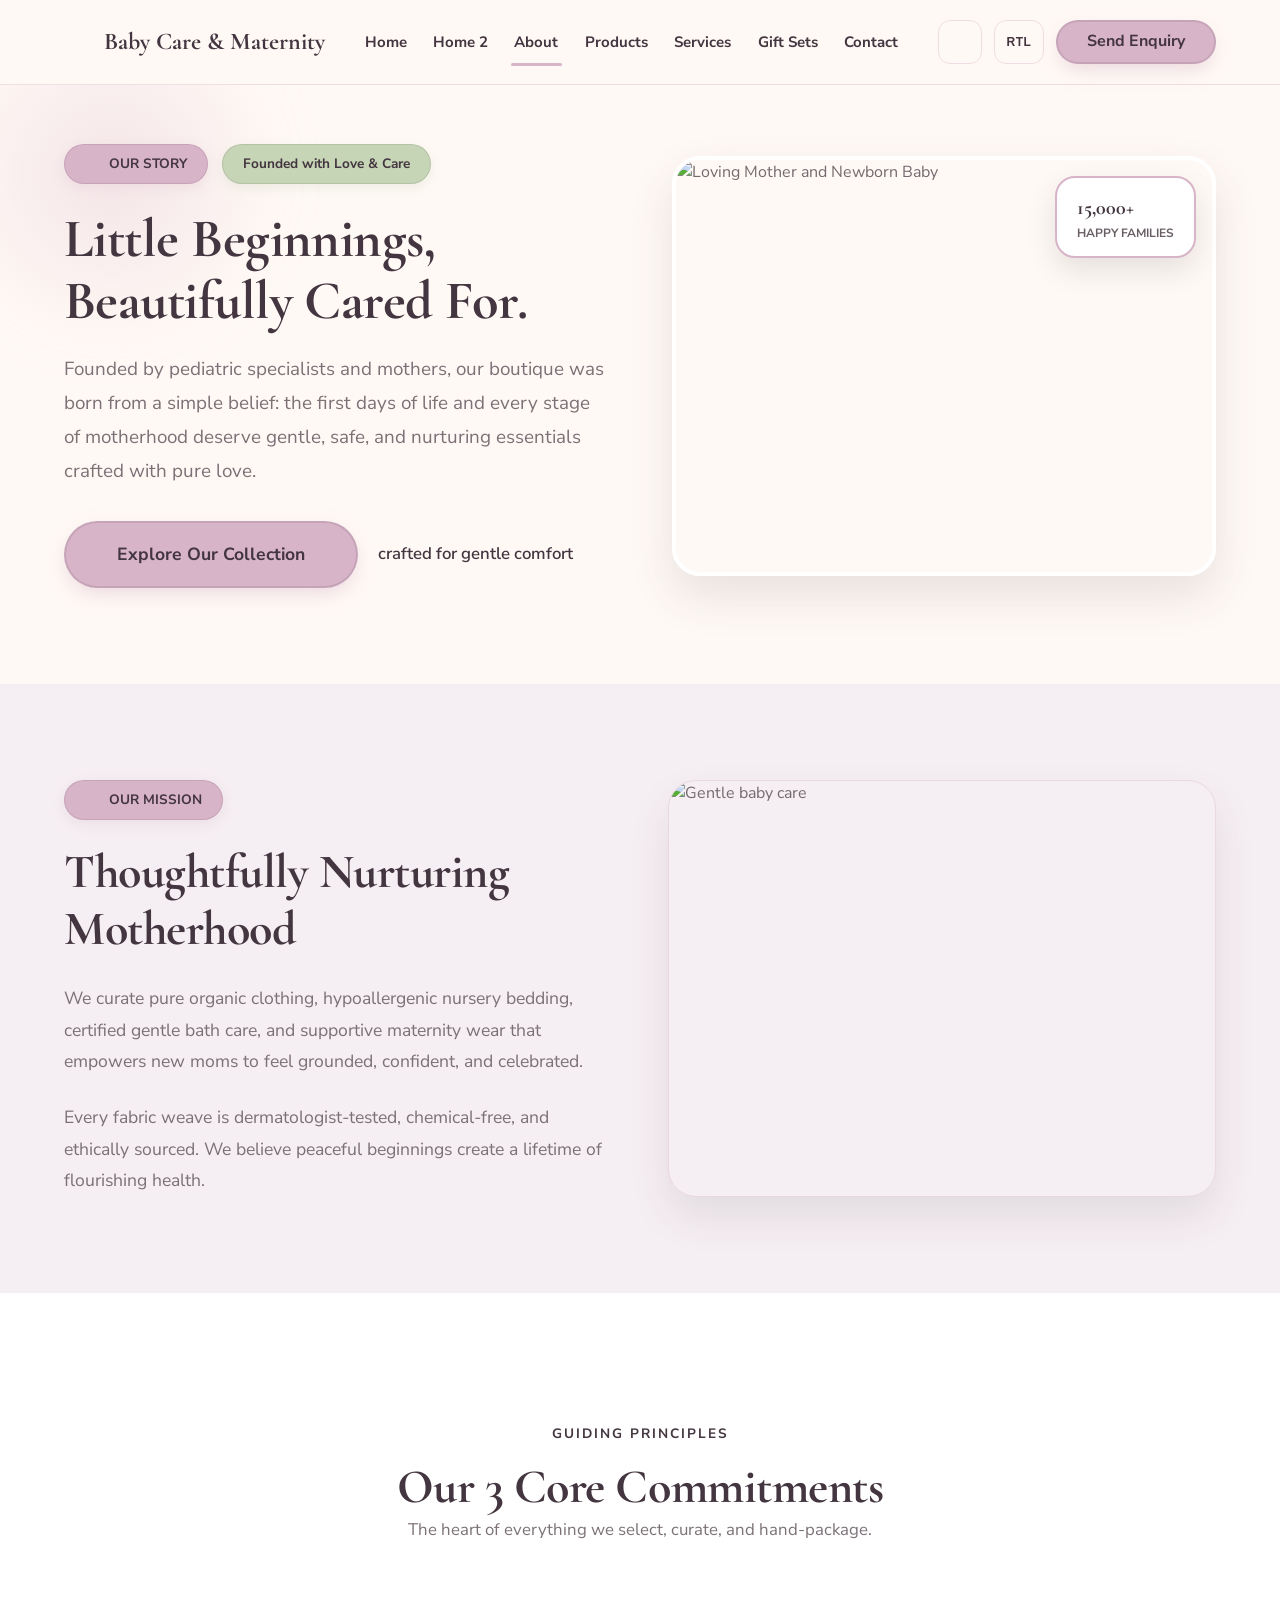
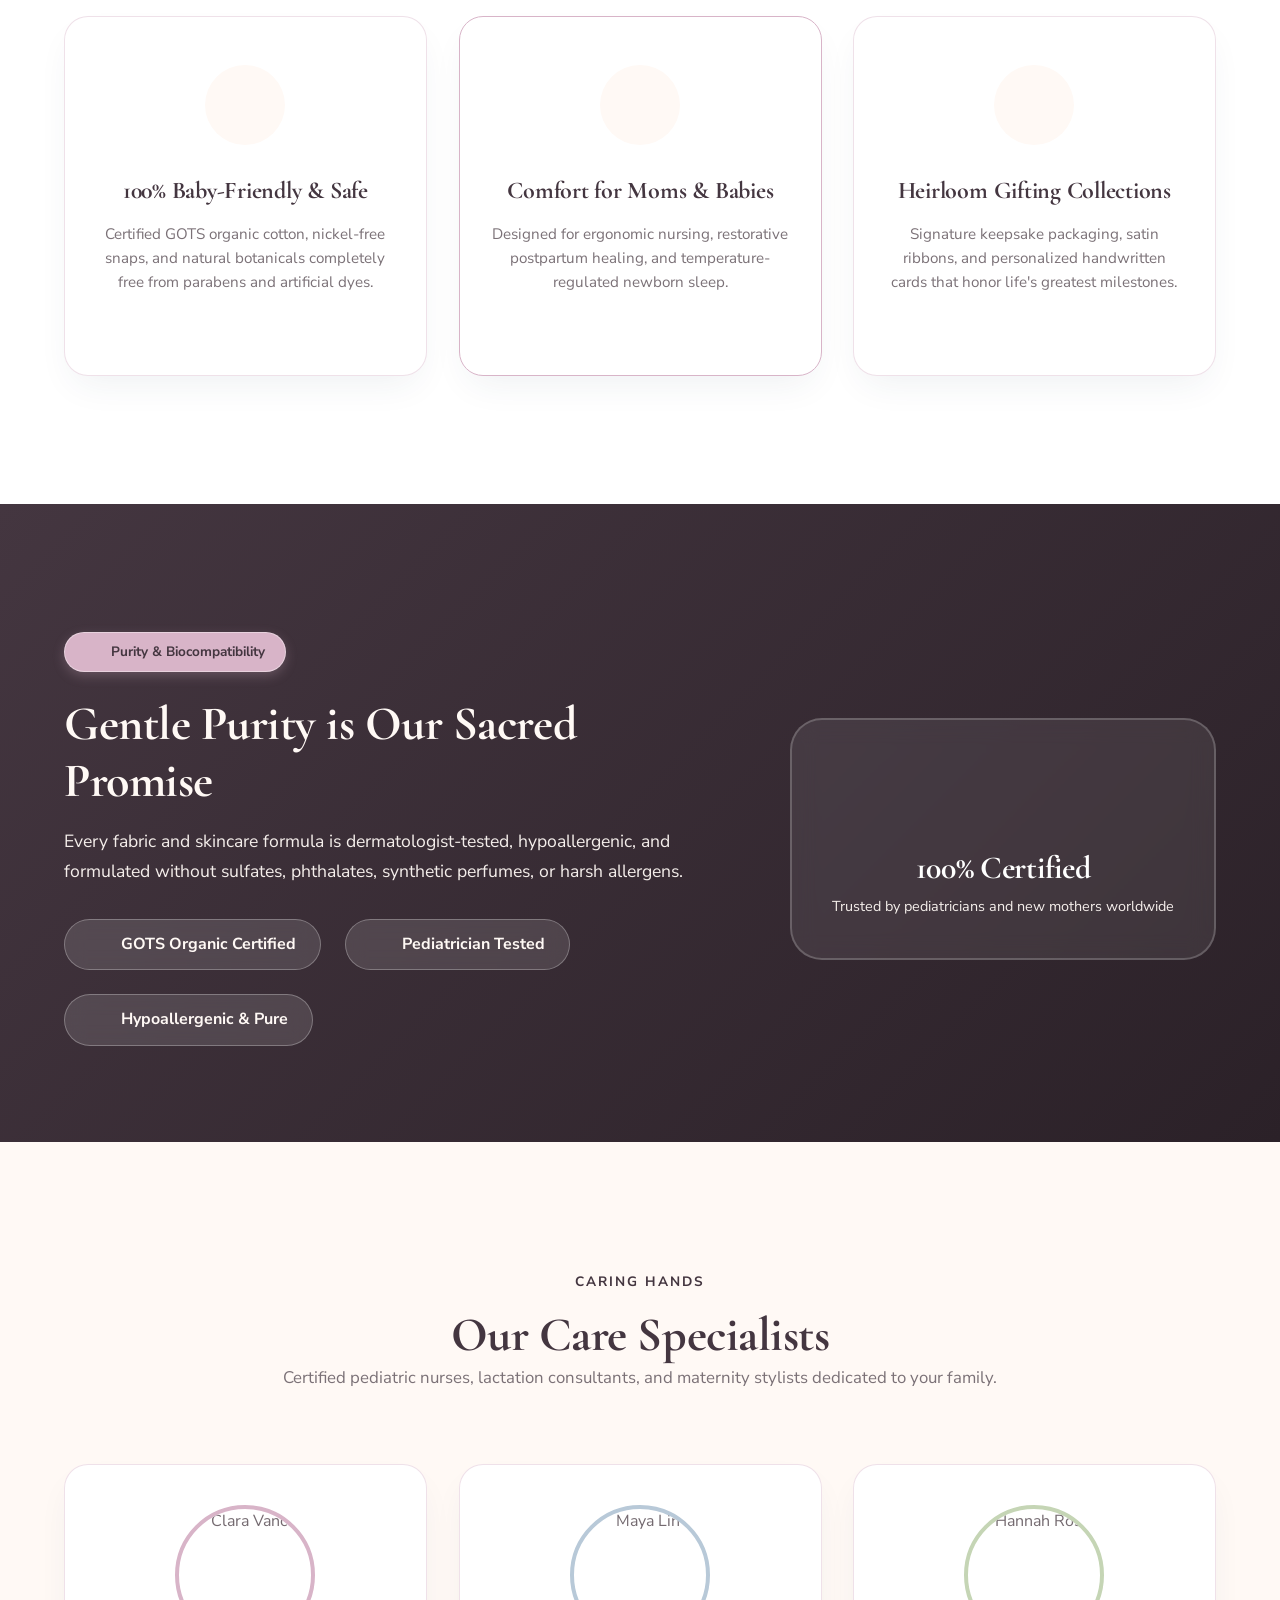
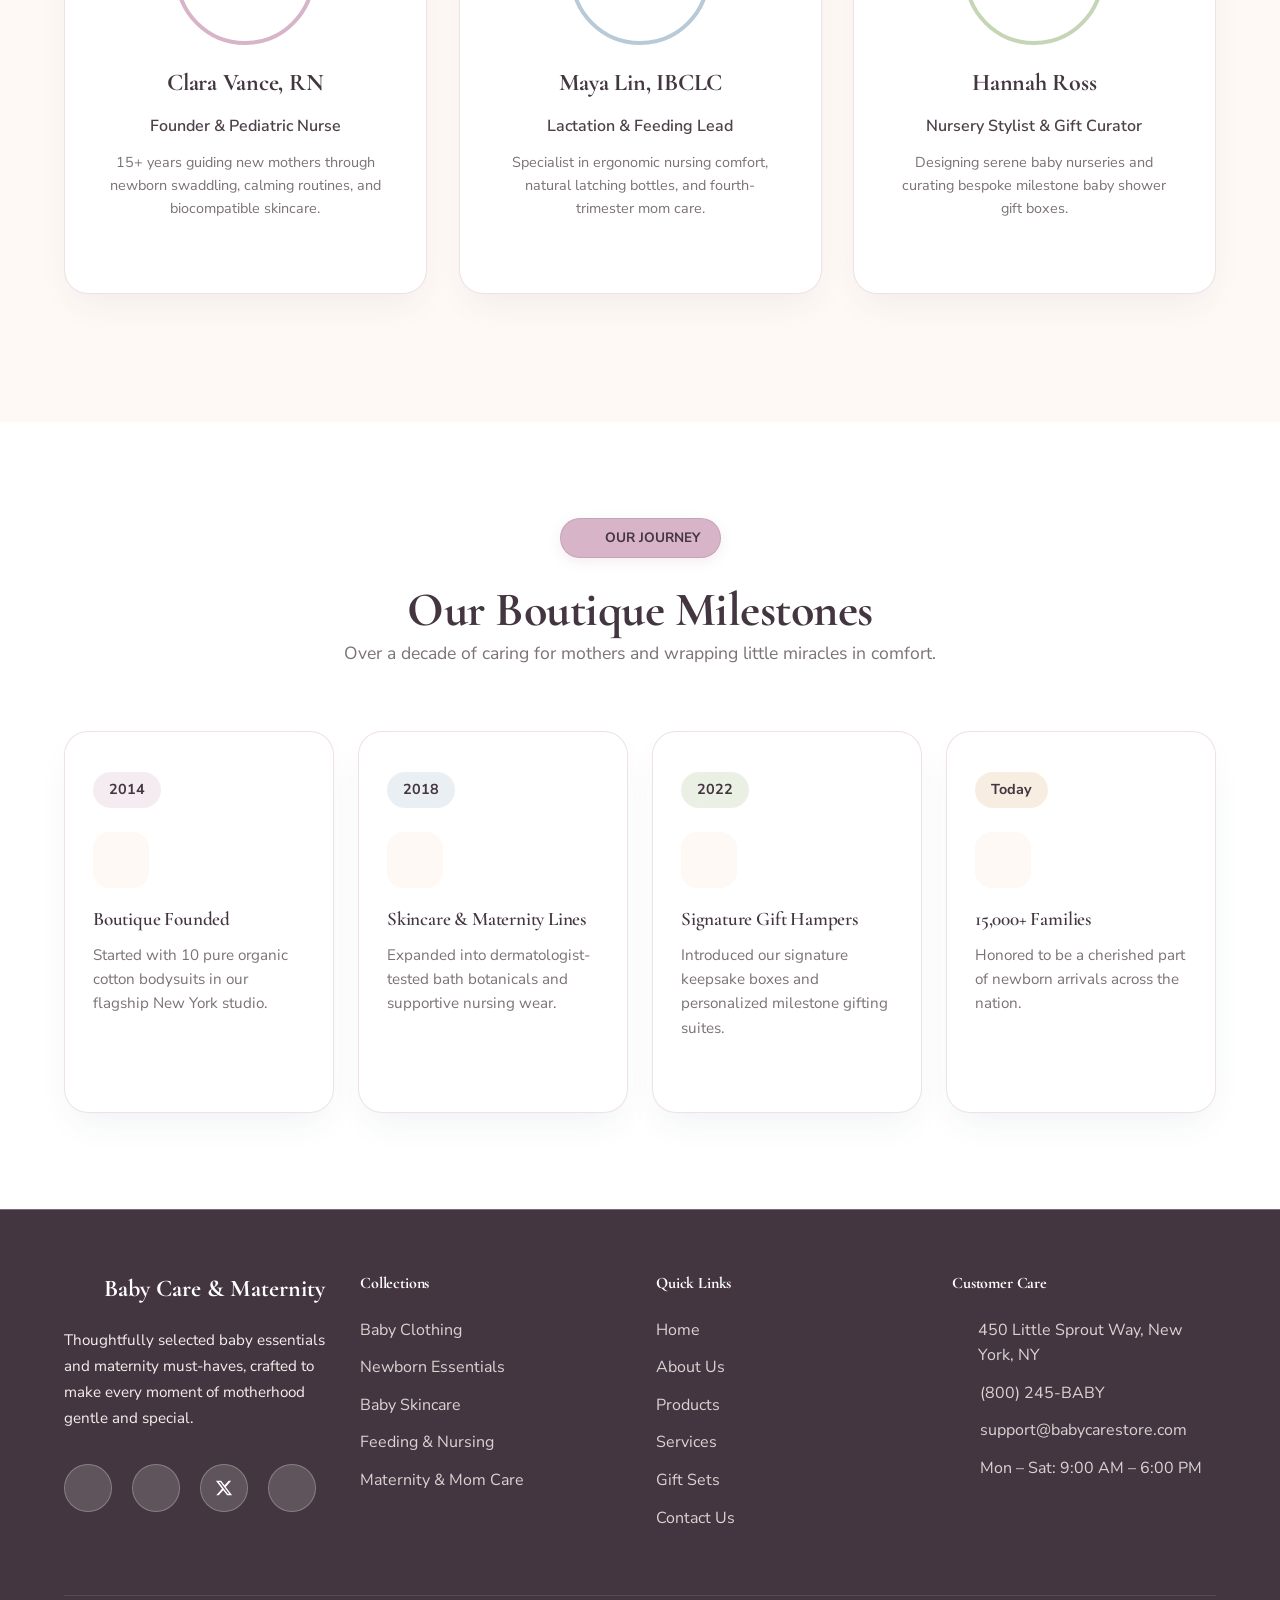
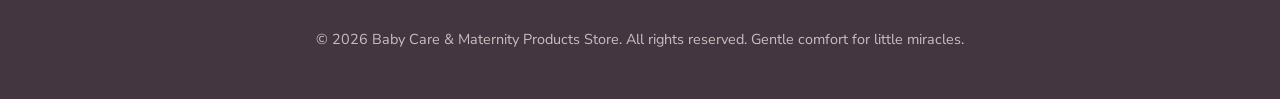
==== commit 85aee765: "U" ====
--- a/about.html
+++ b/about.html
@@ -65,8 +65,8 @@
                 <div class="grid-resp-2" style="align-items: center; gap: 4rem;">
                     <!-- Left Story Content Group -->
                     <div class="reveal-left" style="display: flex; flex-direction: column; justify-content: center;">
-                        <div
-                            style="margin-bottom: 1.25rem; display: flex; align-items: center; gap: 0.85rem; flex-wrap: wrap;">
+                        <div class="hero-tag-wrap"
+                            style="margin-bottom: 1.5rem; display: flex; align-items: center; gap: 0.85rem; flex-wrap: wrap;">
                             <span class="badge-summer float-bob">
                                 <i data-lucide="heart" style="width: 16px; color: var(--heading-text);"></i> OUR STORY
                             </span>
--- a/styles/main.css
+++ b/styles/main.css
@@ -683,7 +683,7 @@
 }
 
 /* Show on Hover (Desktop) */
-@media (min-width: 993px) {
+@media (min-width: 1025px) {
     .dropdown:hover .dropdown-menu {
         display: flex;
     }
@@ -718,7 +718,7 @@
     padding-bottom: 0;
 }
 
-/* 📱 Mobile Menu Styles */
+/* 📱 Mobile Menu Styles (Active at <= 1024px viewport) */
 #mobile-menu-trigger {
     display: none;
     background: none;
@@ -733,9 +733,15 @@
     color: var(--primary);
 }
 
-@media (max-width: 992px) {
+@media (max-width: 1024px) {
     #mobile-menu-trigger {
-        display: block;
+        display: flex !important;
+        align-items: center;
+        justify-content: center;
+        width: 44px;
+        height: 44px;
+        border-radius: 12px;
+        color: var(--heading-text) !important;
     }
 
     .nav-links {
@@ -759,9 +765,23 @@
         overflow-y: auto;
     }
 
+    [dir="rtl"] .nav-links {
+        right: auto;
+        left: -100%;
+        border-left: none;
+        border-right: 1px solid var(--border);
+        box-shadow: 10px 0 30px rgba(0, 0, 0, 0.15);
+        text-align: right;
+    }
+
     .nav-links.active {
         right: 0;
         /* Slide In */
+    }
+
+    [dir="rtl"] .nav-links.active {
+        left: 0;
+        right: auto;
     }
 
     /* Animation for items */
@@ -820,7 +840,7 @@
     }
 }
 
-@media (min-width: 993px) {
+@media (min-width: 1025px) {
     .mobile-show {
         display: none !important;
     }
@@ -1124,7 +1144,10 @@
     .before-footer-btns .hero-btn,
     .before-footer-btns .btn,
     .gift-hero-btns .hero-btn,
-    .gift-hero-btns .btn {
+    .gift-hero-btns .btn,
+    .ready-to-gift-btns .hero-btn,
+    .ready-to-gift-btns .btn,
+    .ready-to-gift-btns a {
         width: 100% !important;
         max-width: 100% !important;
         min-width: 0 !important;
@@ -1148,11 +1171,61 @@
     .hero-cta-group,
     .before-footer-btns,
     .services-hero-btns,
-    .gift-hero-btns {
+    .gift-hero-btns,
+    .ready-to-gift-btns {
         display: flex !important;
         flex-direction: column !important;
         width: 100% !important;
         gap: 0.85rem !important;
+    }
+
+    /* Hero Tag Mobile Overlap Fix (Target 368px Viewport) */
+    .hero-tag-wrap {
+        flex-direction: column !important;
+        align-items: flex-start !important;
+        gap: 0.65rem !important;
+        margin-bottom: 1.5rem !important;
+    }
+
+    .hero-tag-wrap .badge-summer,
+    .hero-tag-wrap .float-bob,
+    .hero-split .badge-summer.float-bob,
+    .home2-hero-banner .badge-summer.float-bob {
+        animation: none !important;
+        transform: none !important;
+        margin-bottom: 0.25rem !important;
+        display: inline-flex !important;
+        max-width: 100% !important;
+        white-space: normal !important;
+        line-height: 1.3 !important;
+    }
+
+    /* Floating Image Cards on Hero (Target 368px) - prevent overlap and negative offsets */
+    .hero-floating-card-2 {
+        left: 12px !important;
+        top: 15px !important;
+        animation: none !important;
+        transform: none !important;
+        max-width: 85% !important;
+    }
+
+    .hero-floating-card-1 {
+        bottom: 12px !important;
+        left: 12px !important;
+        max-width: 85% !important;
+    }
+
+    .hero-floating-heart {
+        top: 10px !important;
+        right: 10px !important;
+        animation: none !important;
+        transform: none !important;
+    }
+
+    /* Disable rotating translateY on mobile to prevent elements from moving into each other */
+    .float-bob {
+        animation: none !important;
+        transform: none !important;
     }
 }
 
@@ -2057,48 +2130,99 @@
     opacity: 0.9 !important;
 }
 
+/* Service Page Hero Badges - Maximum Contrast in Light & Dark Modes */
+.services-hero-tag {
+    color: #2A1D27 !important;
+    font-weight: 800 !important;
+    letter-spacing: 0.03em !important;
+    border: 1.5px solid rgba(68, 54, 64, 0.22) !important;
+    box-shadow: 0 4px 12px rgba(68, 54, 64, 0.1) !important;
+}
+
+.services-hero-tag * {
+    color: #2A1D27 !important;
+    stroke: #2A1D27 !important;
+}
+
+[data-theme="dark"] .services-hero-tag {
+    background: rgba(30, 20, 27, 0.94) !important;
+    color: #FFFFFF !important;
+    border: 1.5px solid var(--primary) !important;
+    box-shadow: 0 4px 16px rgba(0, 0, 0, 0.4) !important;
+}
+
+[data-theme="dark"] .services-hero-tag * {
+    color: #FFFFFF !important;
+    stroke: #FFFFFF !important;
+}
+
 /* Service Page Hero Floating Badge Contrast */
 .service-hero-badge-dark {
-    background: rgba(30, 20, 27, 0.92) !important;
+    background: rgba(20, 12, 18, 0.95) !important;
     backdrop-filter: blur(12px) !important;
-    border: 1.5px solid rgba(255, 255, 255, 0.35) !important;
+    border: 2px solid rgba(255, 255, 255, 0.5) !important;
     color: #FFFFFF !important;
-    box-shadow: 0 10px 25px rgba(0, 0, 0, 0.35) !important;
+    box-shadow: 0 12px 30px rgba(0, 0, 0, 0.4) !important;
 }
 
 .service-hero-badge-dark .badge-title {
-    font-size: 0.9rem !important;
+    font-size: 0.92rem !important;
     font-weight: 800 !important;
     color: #FFFFFF !important;
     line-height: 1.2;
 }
 
 .service-hero-badge-dark .badge-sub {
-    font-size: 0.75rem !important;
+    font-size: 0.78rem !important;
     font-weight: 600 !important;
     color: #FFF9F5 !important;
     opacity: 0.95 !important;
 }
 
 .service-hero-badge-light {
-    background: rgba(255, 255, 255, 0.96) !important;
+    background: #FFFFFF !important;
     backdrop-filter: blur(12px) !important;
+    border: 2px solid var(--primary, #D8B4C8) !important;
+    color: #2A1D27 !important;
+    box-shadow: 0 15px 35px rgba(68, 54, 64, 0.2) !important;
+}
+
+.service-hero-badge-light .badge-title {
+    font-size: 0.94rem !important;
+    font-weight: 800 !important;
+    color: #2A1D27 !important;
+    line-height: 1.2;
+}
+
+.service-hero-badge-light .badge-sub {
+    font-size: 0.78rem !important;
+    font-weight: 700 !important;
+    color: #443640 !important;
+}
+
+.service-hero-badge-light i {
+    stroke: #2A1D27 !important;
+    color: #2A1D27 !important;
+}
+
+[data-theme="dark"] .service-hero-badge-light {
+    background: rgba(30, 20, 27, 0.95) !important;
     border: 2px solid var(--primary) !important;
-    color: var(--heading-text, #443640) !important;
-    box-shadow: 0 15px 35px rgba(68, 54, 64, 0.18) !important;
-}
-
-.service-hero-badge-light .badge-title {
-    font-size: 0.92rem !important;
-    font-weight: 800 !important;
-    color: var(--heading-text, #443640) !important;
-    line-height: 1.2;
-}
-
-.service-hero-badge-light .badge-sub {
-    font-size: 0.76rem !important;
-    font-weight: 700 !important;
-    color: #554852 !important;
+    color: #FFFFFF !important;
+    box-shadow: 0 15px 35px rgba(0, 0, 0, 0.5) !important;
+}
+
+[data-theme="dark"] .service-hero-badge-light .badge-title {
+    color: #FFFFFF !important;
+}
+
+[data-theme="dark"] .service-hero-badge-light .badge-sub {
+    color: #E8CBA8 !important;
+}
+
+[data-theme="dark"] .service-hero-badge-light i {
+    stroke: #E8CBA8 !important;
+    color: #E8CBA8 !important;
 }
 
 @media (max-width: 580px) {
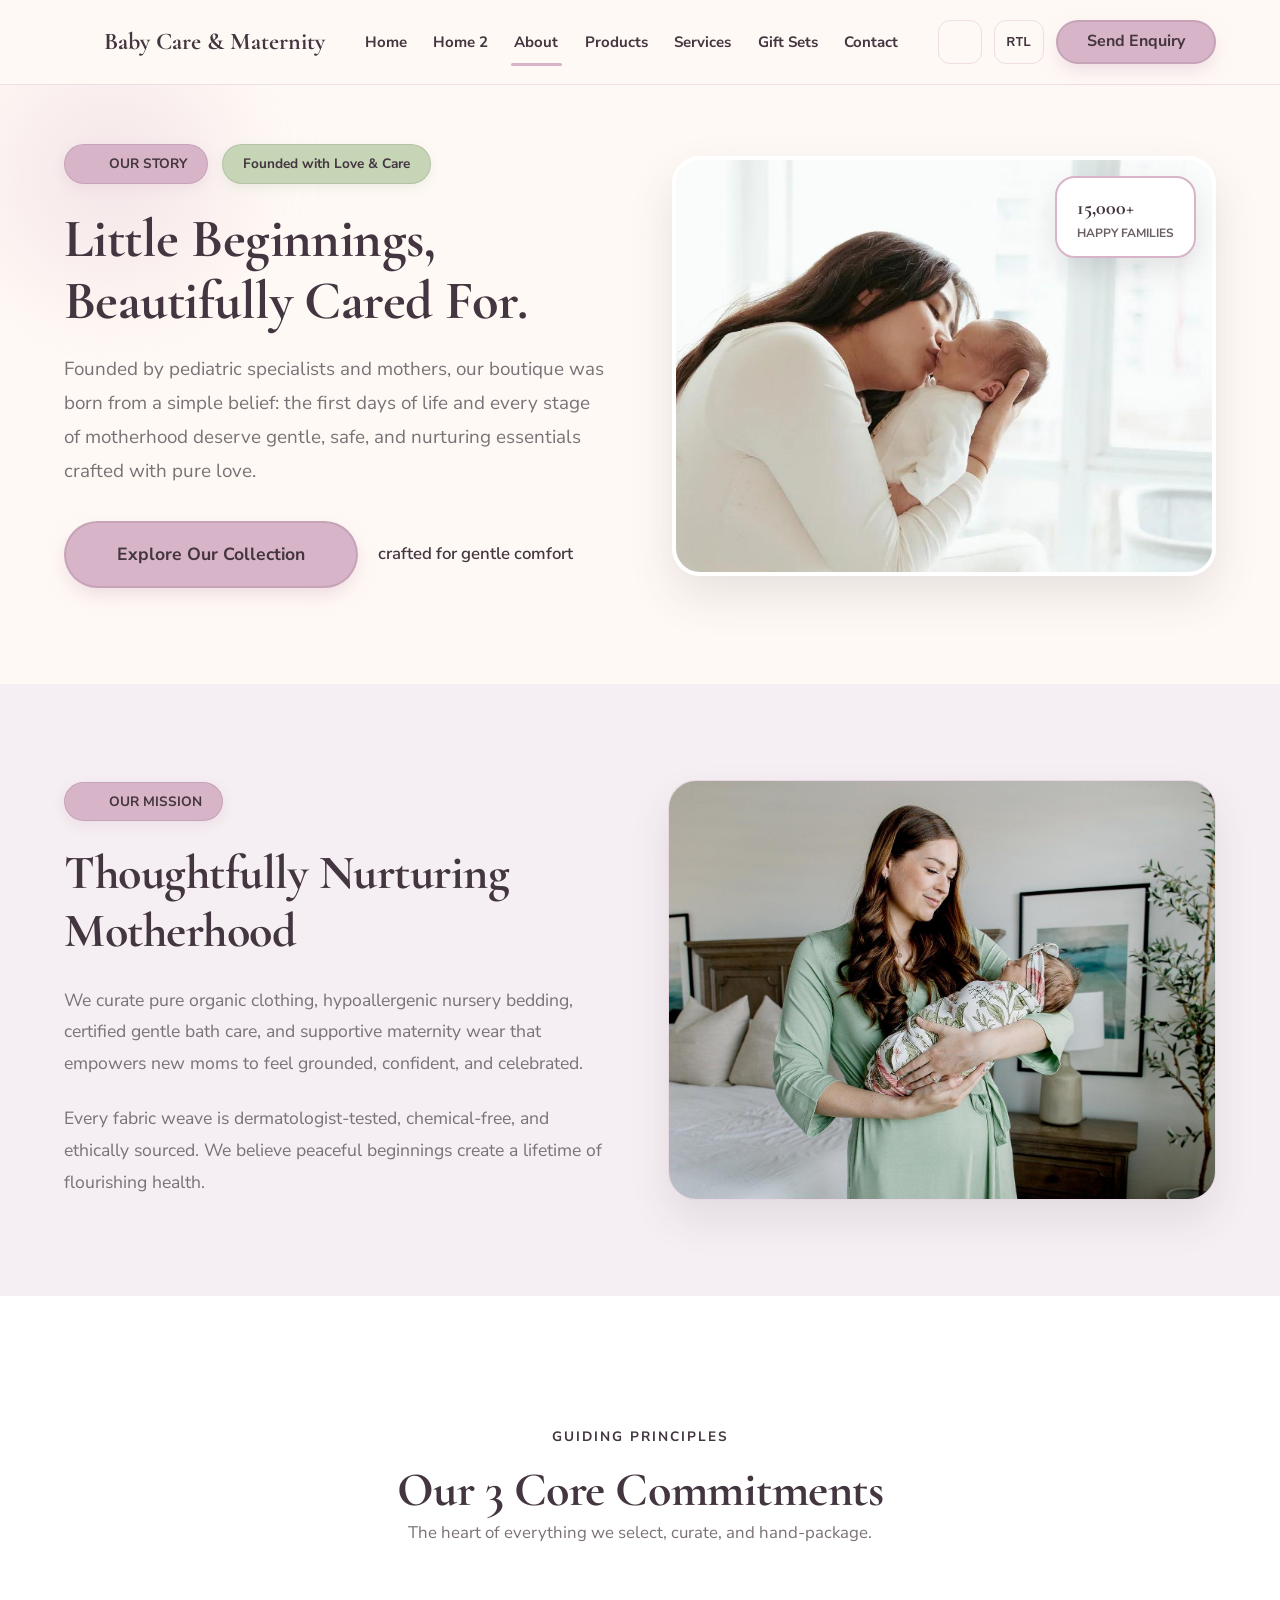
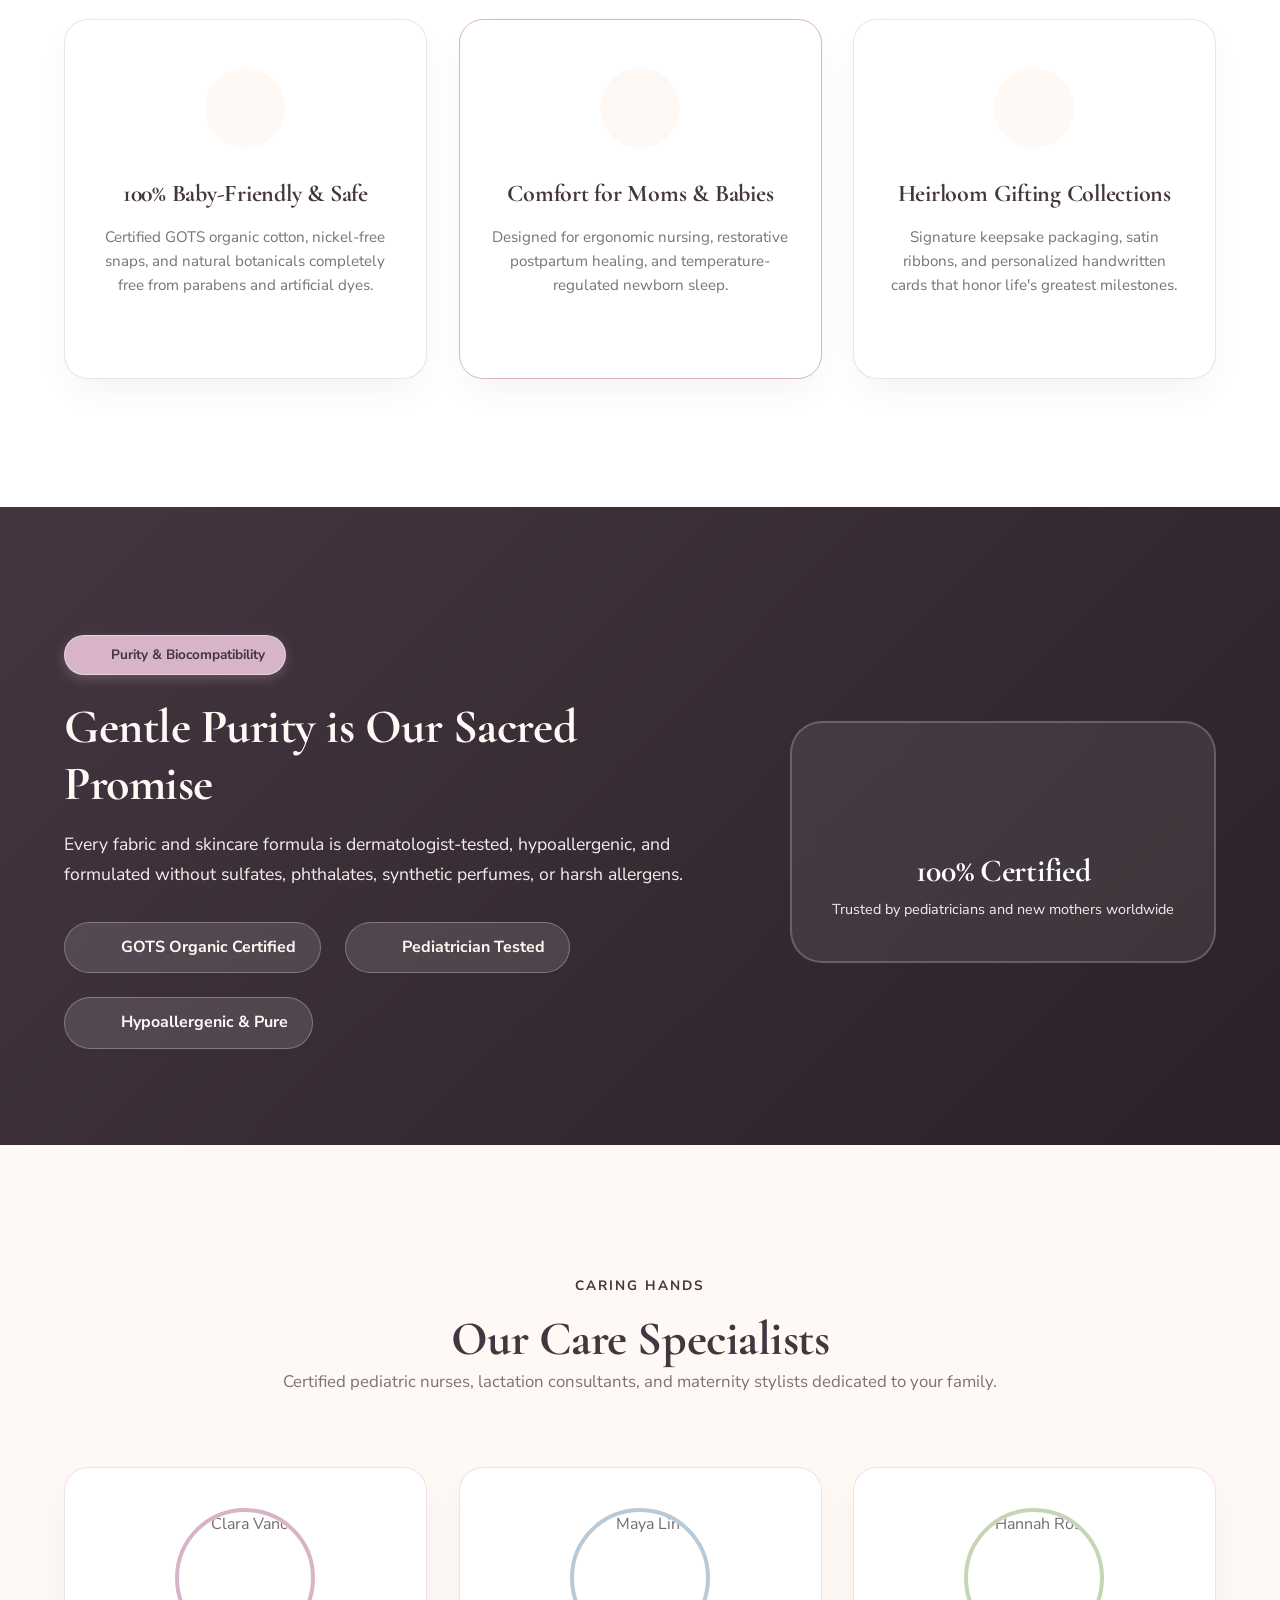
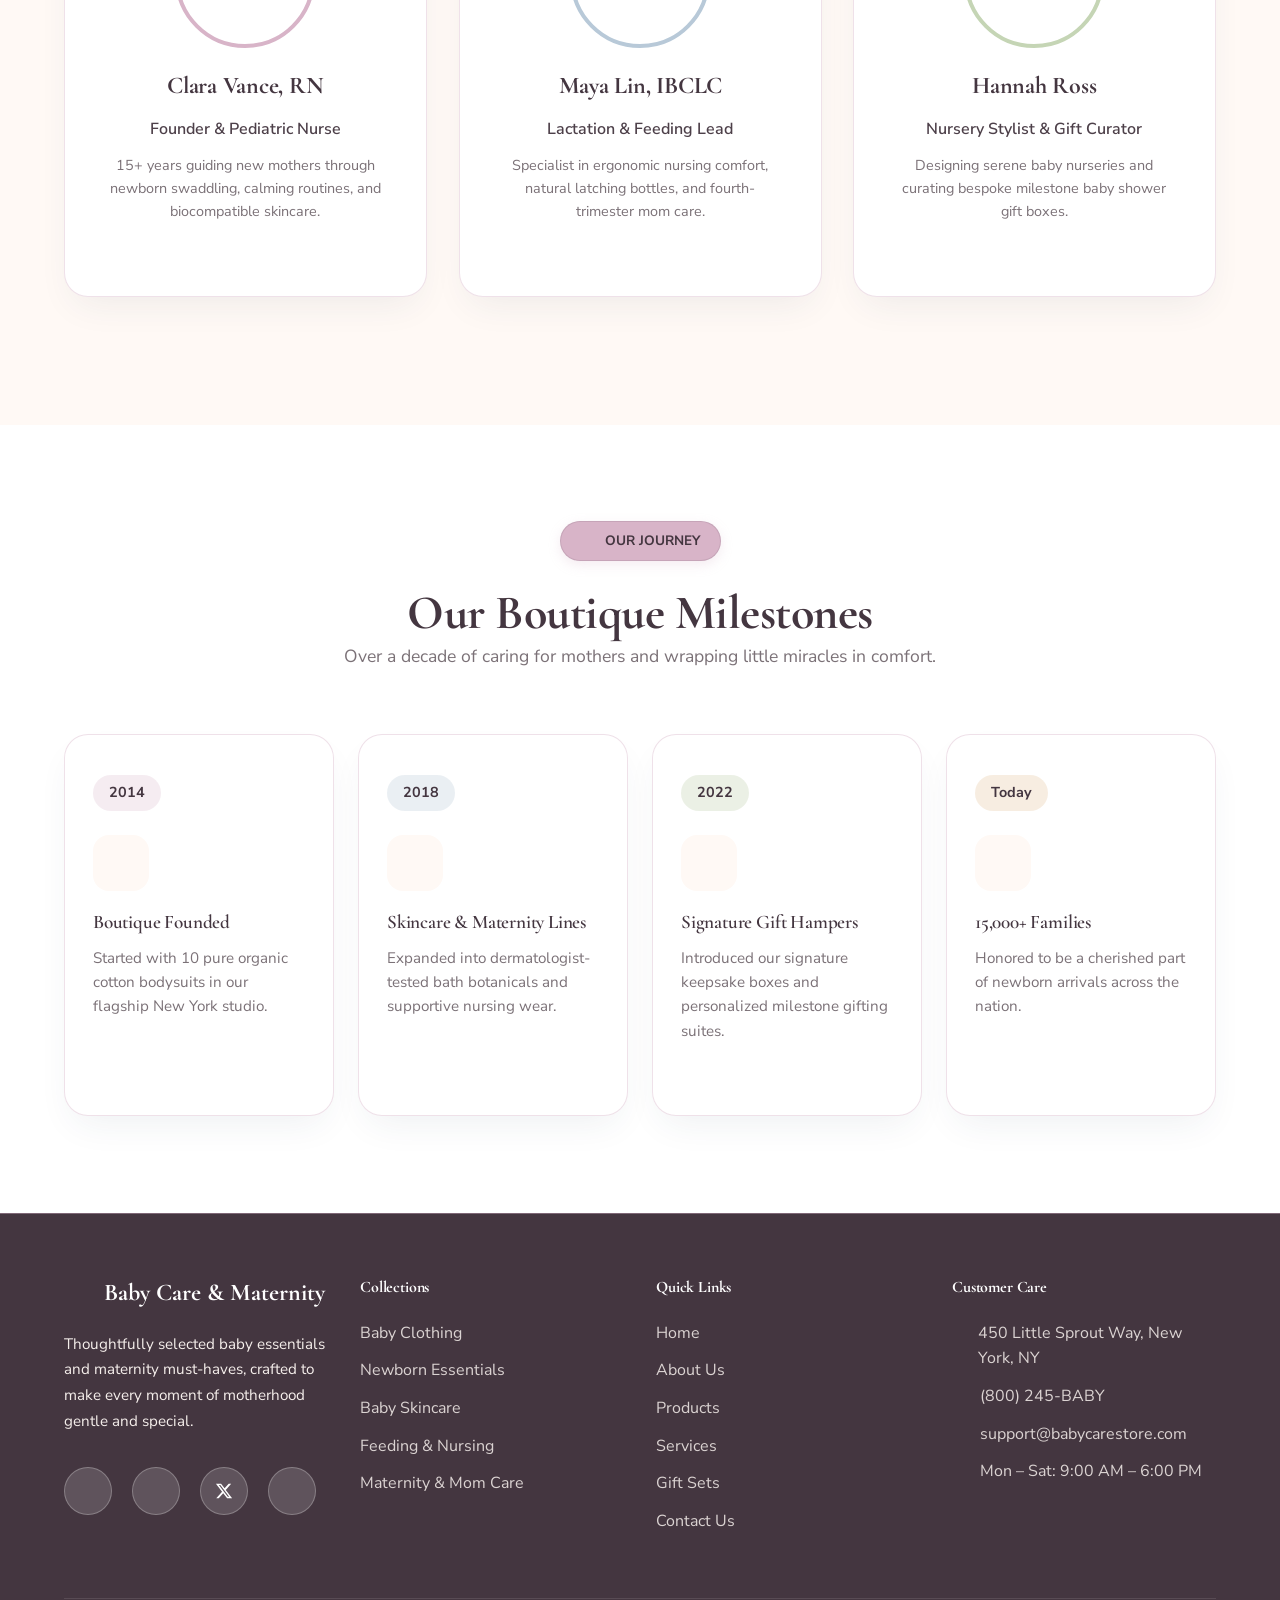
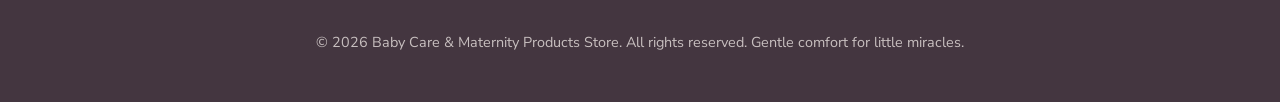
==== commit e9dc0f8c: "u" ====
--- a/about.html
+++ b/about.html
@@ -92,7 +92,7 @@
 
                     <!-- Right Single Photography Composition -->
                     <div class="reveal-right" style="position: relative;">
-                        <img src="https://images.unsplash.com/photo-1576765608535-5f04d1e3f289?auto=format&fit=crop&w=800&q=80"
+                        <img src="assets/images/Little Beginnings, Beautifully Cared For.png"
                             alt="Loving Mother and Newborn Baby"
                             style="width: 100%; height: 420px; object-fit: cover; border-radius: 28px; box-shadow: 0 20px 45px rgba(68, 54, 64, 0.12); border: 4px solid var(--white);">
 
@@ -131,9 +131,9 @@
                             peaceful beginnings create a lifetime of flourishing health.</p>
                     </div>
                     <div class="reveal-right" style="display: flex; align-items: stretch; height: 100%;">
-                        <img src="https://images.unsplash.com/photo-1502086223501-7ea6ecd79368?auto=format&fit=crop&w=800&q=80"
+                        <img src="assets/images/Thoughtfully Nurturing Motherhood.png"
                             alt="Gentle baby care"
-                            style="border-radius: 28px; border: 1px solid var(--border); box-shadow: 0 20px 40px rgba(68,54,64,0.1); width: 100%; height: 100%; min-height: 380px; object-fit: cover;">
+                            style="border-radius: 28px; border: 1px solid var(--border); box-shadow: 0 20px 40px rgba(68,54,64,0.1); width: 100%; height: 100%; min-height: 380px; max-height: 420px; object-fit: cover; object-position: center 15%;">
                     </div>
                 </div>
             </div>
